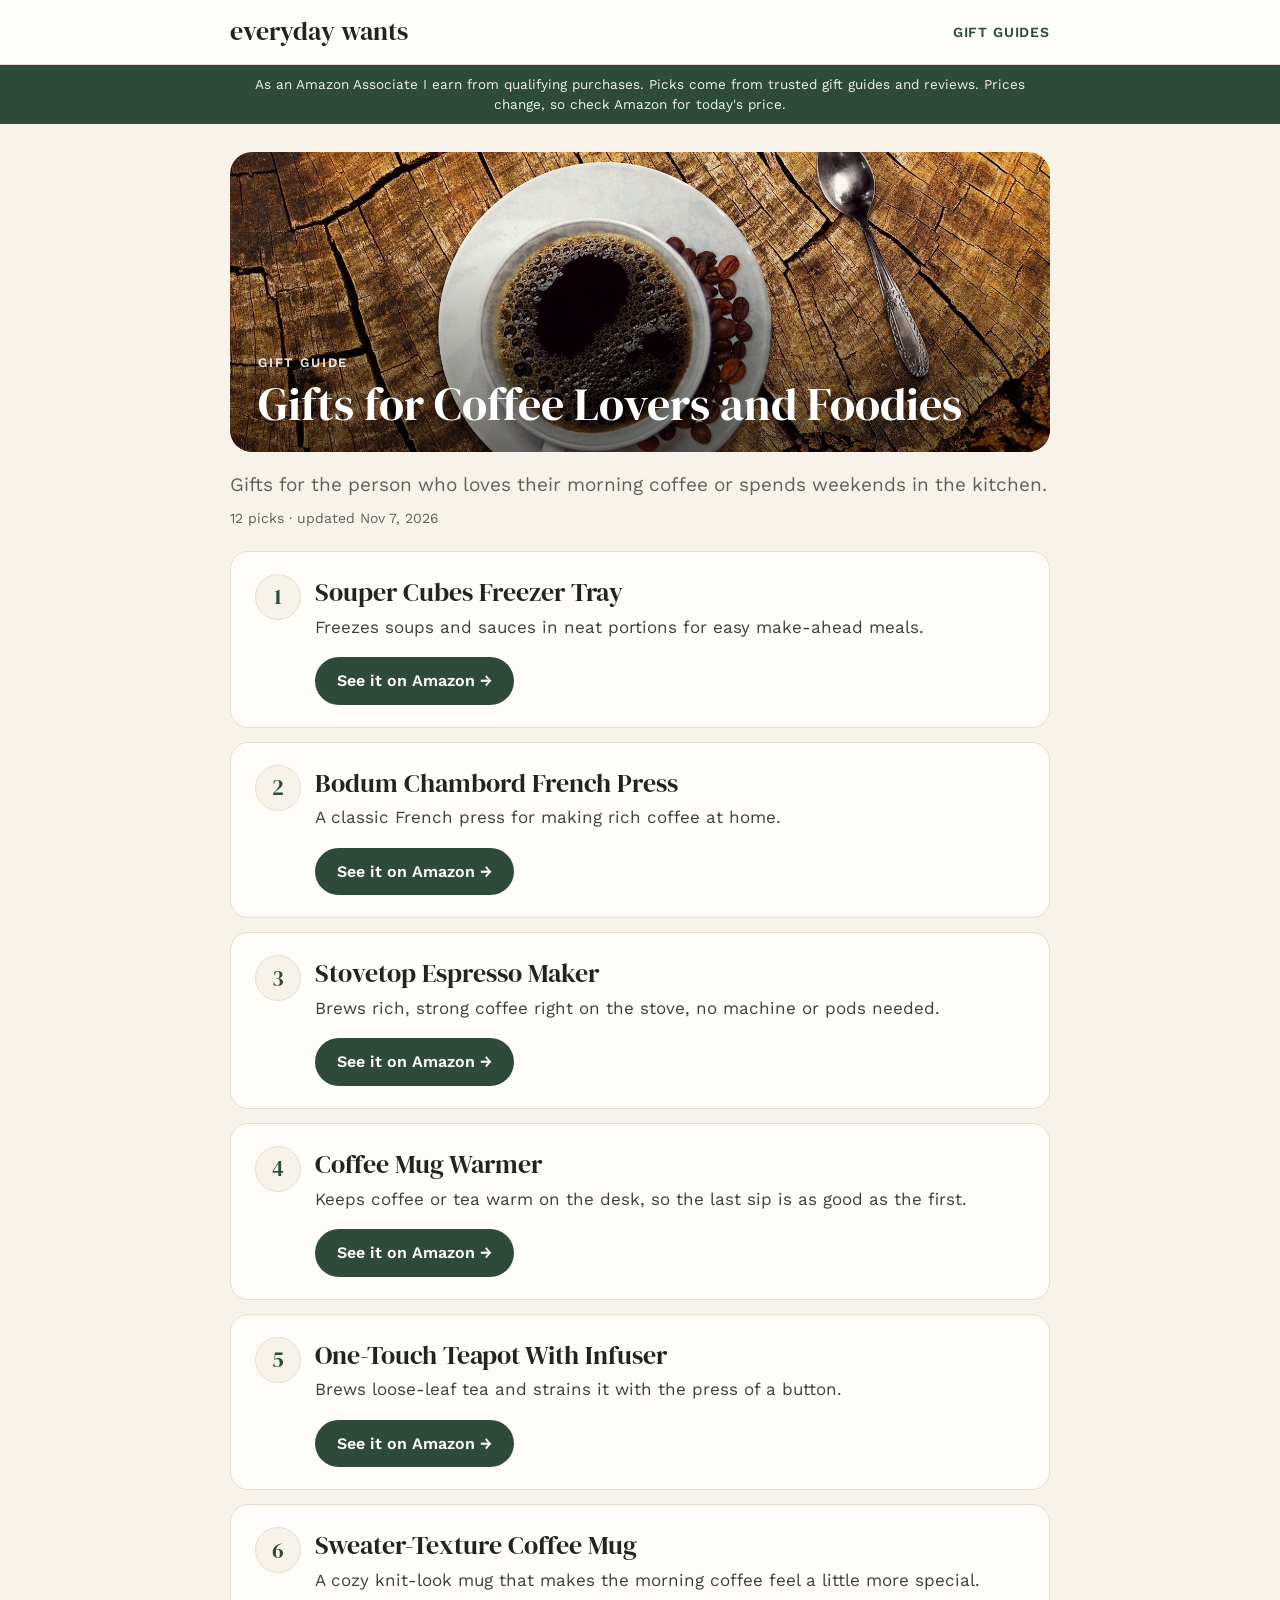
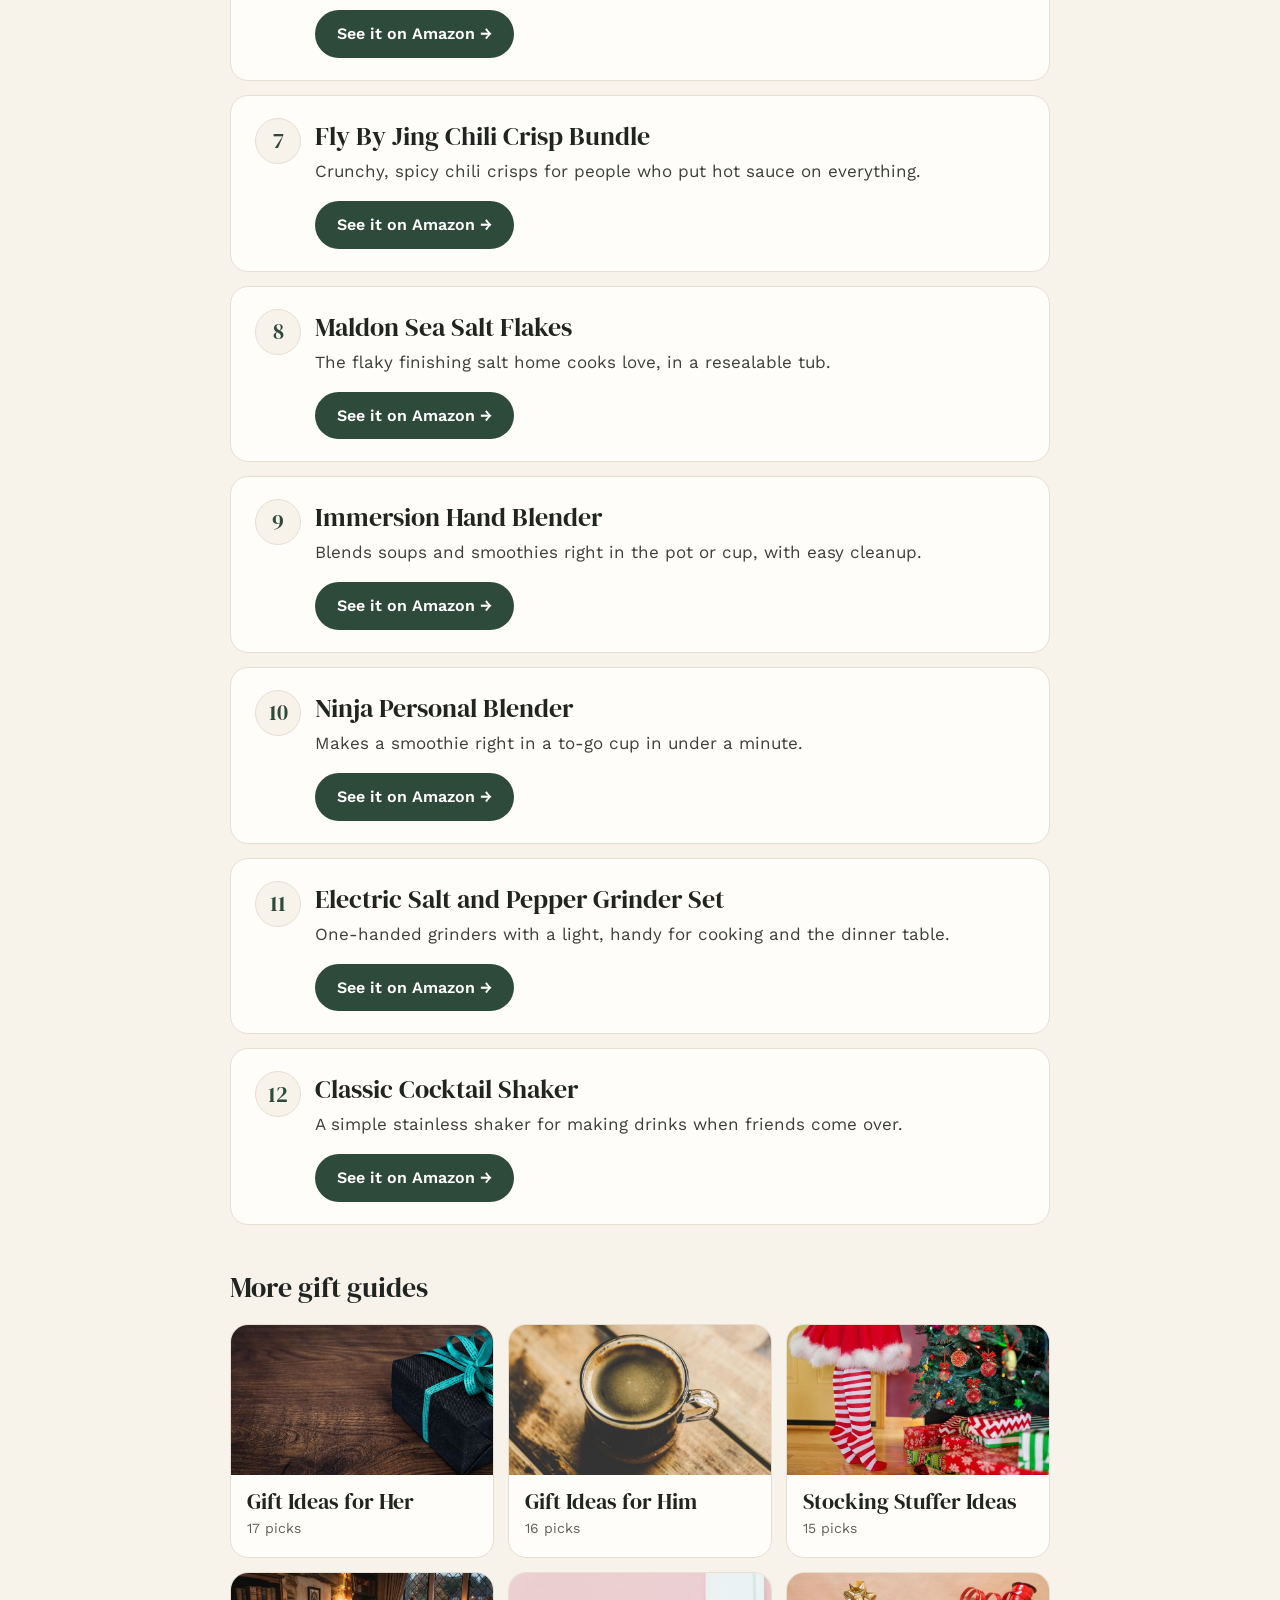
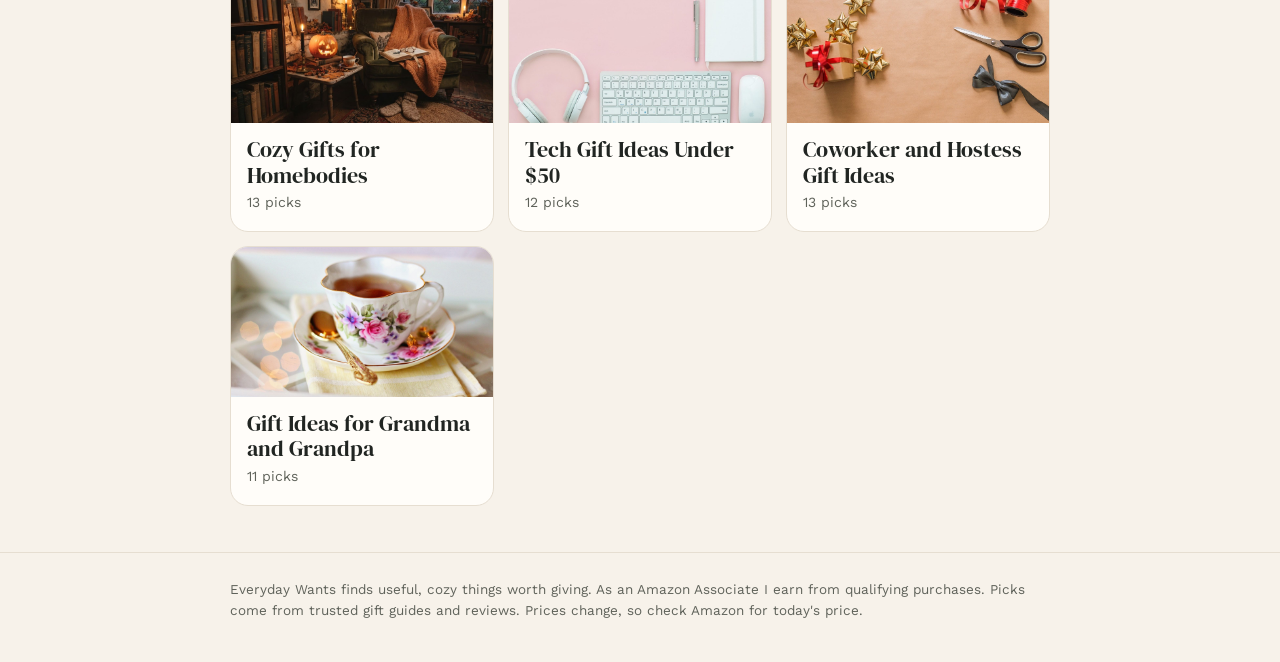
==== coffee-and-foodie-gifts/index.html @ 7dece0d5 "Nov 7 gift guide update: coffee-and-foodie-gifts/index.html" ====
<!doctype html><html lang="en"><head><meta charset="utf-8"><meta name="viewport" content="width=device-width,initial-scale=1">
<title>Gifts for Coffee Lovers and Foodies | Everyday Wants</title><meta name="description" content="Gifts for the person who loves their morning coffee or spends weekends in the kitchen.">
<link rel="canonical" href="https://computeragent7.github.io/coffee-and-foodie-gifts/"><meta property="og:title" content="Gifts for Coffee Lovers and Foodies"><meta property="og:description" content="Gifts for the person who loves their morning coffee or spends weekends in the kitchen.">
<link rel="preconnect" href="https://fonts.googleapis.com"><link rel="preconnect" href="https://fonts.gstatic.com" crossorigin>
<link href="https://fonts.googleapis.com/css2?family=DM+Serif+Display&family=Work+Sans:wght@400;600&display=swap" rel="stylesheet">
<link rel="stylesheet" href="/style.css"></head><body>
<header class="top"><div class="wrap"><a class="brand" href="/">everyday wants</a><a class="navlink" href="/#guides">Gift guides</a></div></header>
<div class="disc"><div class="wrap">As an Amazon Associate I earn from qualifying purchases. Picks come from trusted gift guides and reviews. Prices change, so check Amazon for today's price.</div></div>
<main class="wrap"><section class="hero"><img src="/img/coffee-and-foodie-gifts.jpg" alt=""><div class="shade"></div><div class="txt"><div class="eyebrow">Gift guide</div><h1>Gifts for Coffee Lovers and Foodies</h1></div></section>
<p class="intro">Gifts for the person who loves their morning coffee or spends weekends in the kitchen.</p><p class="meta">12 picks · updated Nov 7, 2026</p>
<ol class="picks"><li id="B07GSSSTY9"><h2>Souper Cubes Freezer Tray</h2><p>Freezes soups and sauces in neat portions for easy make-ahead meals.</p><a class="btn" href="https://www.amazon.com/dp/B07GSSSTY9?tag=everydaywa08c-20" target="_blank" rel="sponsored nofollow noopener">See it on Amazon &rarr;</a></li><li id="B00008XEWG"><h2>Bodum Chambord French Press</h2><p>A classic French press for making rich coffee at home.</p><a class="btn" href="https://www.amazon.com/dp/B00008XEWG?tag=everydaywa08c-20" target="_blank" rel="sponsored nofollow noopener">See it on Amazon &rarr;</a></li><li id="B001J1L59E"><h2>Stovetop Espresso Maker</h2><p>Brews rich, strong coffee right on the stove, no machine or pods needed.</p><a class="btn" href="https://www.amazon.com/dp/B001J1L59E?tag=everydaywa08c-20" target="_blank" rel="sponsored nofollow noopener">See it on Amazon &rarr;</a></li><li id="B07SW2YDMM"><h2>Coffee Mug Warmer</h2><p>Keeps coffee or tea warm on the desk, so the last sip is as good as the first.</p><a class="btn" href="https://www.amazon.com/dp/B07SW2YDMM?tag=everydaywa08c-20" target="_blank" rel="sponsored nofollow noopener">See it on Amazon &rarr;</a></li><li id="B01M1URK12"><h2>One-Touch Teapot With Infuser</h2><p>Brews loose-leaf tea and strains it with the press of a button.</p><a class="btn" href="https://www.amazon.com/dp/B01M1URK12?tag=everydaywa08c-20" target="_blank" rel="sponsored nofollow noopener">See it on Amazon &rarr;</a></li><li id="B0FP87P9DR"><h2>Sweater-Texture Coffee Mug</h2><p>A cozy knit-look mug that makes the morning coffee feel a little more special.</p><a class="btn" href="https://www.amazon.com/dp/B0FP87P9DR?tag=everydaywa08c-20" target="_blank" rel="sponsored nofollow noopener">See it on Amazon &rarr;</a></li><li id="B0D5KG4DK6"><h2>Fly By Jing Chili Crisp Bundle</h2><p>Crunchy, spicy chili crisps for people who put hot sauce on everything.</p><a class="btn" href="https://www.amazon.com/dp/B0D5KG4DK6?tag=everydaywa08c-20" target="_blank" rel="sponsored nofollow noopener">See it on Amazon &rarr;</a></li><li id="B086XGH24W"><h2>Maldon Sea Salt Flakes</h2><p>The flaky finishing salt home cooks love, in a resealable tub.</p><a class="btn" href="https://www.amazon.com/dp/B086XGH24W?tag=everydaywa08c-20" target="_blank" rel="sponsored nofollow noopener">See it on Amazon &rarr;</a></li><li id="B075X1KPLZ"><h2>Immersion Hand Blender</h2><p>Blends soups and smoothies right in the pot or cup, with easy cleanup.</p><a class="btn" href="https://www.amazon.com/dp/B075X1KPLZ?tag=everydaywa08c-20" target="_blank" rel="sponsored nofollow noopener">See it on Amazon &rarr;</a></li><li id="B01FHOWYA2"><h2>Ninja Personal Blender</h2><p>Makes a smoothie right in a to-go cup in under a minute.</p><a class="btn" href="https://www.amazon.com/dp/B01FHOWYA2?tag=everydaywa08c-20" target="_blank" rel="sponsored nofollow noopener">See it on Amazon &rarr;</a></li><li id="B085NDYY1P"><h2>Electric Salt and Pepper Grinder Set</h2><p>One-handed grinders with a light, handy for cooking and the dinner table.</p><a class="btn" href="https://www.amazon.com/dp/B085NDYY1P?tag=everydaywa08c-20" target="_blank" rel="sponsored nofollow noopener">See it on Amazon &rarr;</a></li><li id="B002J6FA5S"><h2>Classic Cocktail Shaker</h2><p>A simple stainless shaker for making drinks when friends come over.</p><a class="btn" href="https://www.amazon.com/dp/B002J6FA5S?tag=everydaywa08c-20" target="_blank" rel="sponsored nofollow noopener">See it on Amazon &rarr;</a></li></ol><section class="more"><h3>More gift guides</h3><div class="grid"><a class="card" href="/gifts-for-her/"><img src="/img/gifts-for-her.jpg" alt="" loading="lazy"><div><b>Gift Ideas for Her</b><span>17 picks</span></div></a><a class="card" href="/gifts-for-him/"><img src="/img/gifts-for-him.jpg" alt="" loading="lazy"><div><b>Gift Ideas for Him</b><span>16 picks</span></div></a><a class="card" href="/stocking-stuffers/"><img src="/img/stocking-stuffers.jpg" alt="" loading="lazy"><div><b>Stocking Stuffer Ideas</b><span>15 picks</span></div></a><a class="card" href="/cozy-gifts/"><img src="/img/cozy-gifts.jpg" alt="" loading="lazy"><div><b>Cozy Gifts for Homebodies</b><span>13 picks</span></div></a><a class="card" href="/tech-gifts/"><img src="/img/tech-gifts.jpg" alt="" loading="lazy"><div><b>Tech Gift Ideas Under $50</b><span>12 picks</span></div></a><a class="card" href="/coworker-and-hostess-gifts/"><img src="/img/coworker-and-hostess-gifts.jpg" alt="" loading="lazy"><div><b>Coworker and Hostess Gift Ideas</b><span>13 picks</span></div></a><a class="card" href="/gifts-for-grandparents/"><img src="/img/gifts-for-grandparents.jpg" alt="" loading="lazy"><div><b>Gift Ideas for Grandma and Grandpa</b><span>11 picks</span></div></a></div></section></main>
<footer><div class="wrap">Everyday Wants finds useful, cozy things worth giving. As an Amazon Associate I earn from qualifying purchases. Picks come from trusted gift guides and reviews. Prices change, so check Amazon for today's price.</div></footer></body></html>
---- style.css ----
:root{--cream:#F7F2EA;--paper:#FFFDF9;--ink:#212522;--green:#2E4A3A;--green2:#3D6350;--muted:#5F625A;--line:#E6DED1;--hl:#FBEFD9}
*{box-sizing:border-box}html{-webkit-text-size-adjust:100%}
body{margin:0;background:var(--cream);color:var(--ink);font:17px/1.6 'Work Sans',system-ui,sans-serif}
a{color:var(--green)}
.wrap{max-width:860px;margin:0 auto;padding:0 20px}
header.top{background:var(--paper);border-bottom:1px solid var(--line)}
header.top .wrap{display:flex;align-items:center;justify-content:space-between;height:64px}
.brand{font-family:'DM Serif Display',serif;font-size:26px;color:var(--ink);text-decoration:none}
.navlink{font-size:14px;font-weight:600;letter-spacing:.06em;text-transform:uppercase;text-decoration:none}
.disc{background:var(--green);color:#EEF2EC;font-size:13.5px;line-height:1.45;padding:10px 0;text-align:center}
.hero{position:relative;margin:28px 0 8px;border-radius:22px;overflow:hidden;background:#ddd}
.hero img{display:block;width:100%;height:300px;object-fit:cover}
.hero .shade{position:absolute;inset:0;background:linear-gradient(180deg,rgba(0,0,0,0) 30%,rgba(0,0,0,.55))}
.hero .txt{position:absolute;left:28px;right:28px;bottom:24px;color:#fff}
.eyebrow{font-size:13px;font-weight:600;letter-spacing:.14em;text-transform:uppercase;opacity:.9}
h1{font-family:'DM Serif Display',serif;font-weight:400;font-size:46px;line-height:1.05;margin:6px 0 0}
.intro{font-size:19px;color:var(--muted);margin:18px 0 6px}
.meta{font-size:14px;color:var(--muted);margin:0 0 22px}
ol.picks{list-style:none;padding:0;margin:0;counter-reset:n}
ol.picks li{counter-increment:n;background:var(--paper);border:1px solid var(--line);border-radius:18px;padding:22px 24px;margin:0 0 14px;display:grid;grid-template-columns:44px 1fr;gap:4px 16px;scroll-margin-top:20px}
ol.picks li::before{content:counter(n);grid-row:span 3;width:44px;height:44px;border-radius:50%;background:var(--cream);border:1px solid var(--line);display:flex;align-items:center;justify-content:center;font-family:'DM Serif Display',serif;font-size:22px;color:var(--green)}
ol.picks li:target{background:var(--hl);border-color:#E7C98F;box-shadow:0 0 0 3px #F3DDB0}
ol.picks h2{font-family:'DM Serif Display',serif;font-weight:400;font-size:26px;line-height:1.15;margin:4px 0 2px}
ol.picks p{margin:0 0 12px;color:#3c3f3a}
.btn{justify-self:start;display:inline-block;background:var(--green);color:#fff;text-decoration:none;font-weight:600;font-size:16px;padding:11px 22px;border-radius:999px}
.btn:hover{background:var(--green2)}
.more{margin:40px 0 10px}
.more h3{font-family:'DM Serif Display',serif;font-weight:400;font-size:28px;margin:0 0 14px}
.grid{display:grid;grid-template-columns:repeat(auto-fill,minmax(240px,1fr));gap:14px}
.card{display:block;background:var(--paper);border:1px solid var(--line);border-radius:18px;overflow:hidden;text-decoration:none;color:var(--ink)}
.card img{display:block;width:100%;height:150px;object-fit:cover}
.card div{padding:14px 16px 16px}
.card b{font-family:'DM Serif Display',serif;font-weight:400;font-size:22px;display:block;line-height:1.15}
.card span{font-size:14px;color:var(--muted)}
footer{margin:46px 0 0;padding:26px 0 40px;border-top:1px solid var(--line);font-size:13.5px;color:var(--muted)}
@media (max-width:600px){h1{font-size:34px}.hero img{height:230px}ol.picks li{padding:18px 18px;grid-template-columns:36px 1fr;gap:2px 12px}ol.picks li::before{width:36px;height:36px;font-size:18px}ol.picks h2{font-size:22px}}
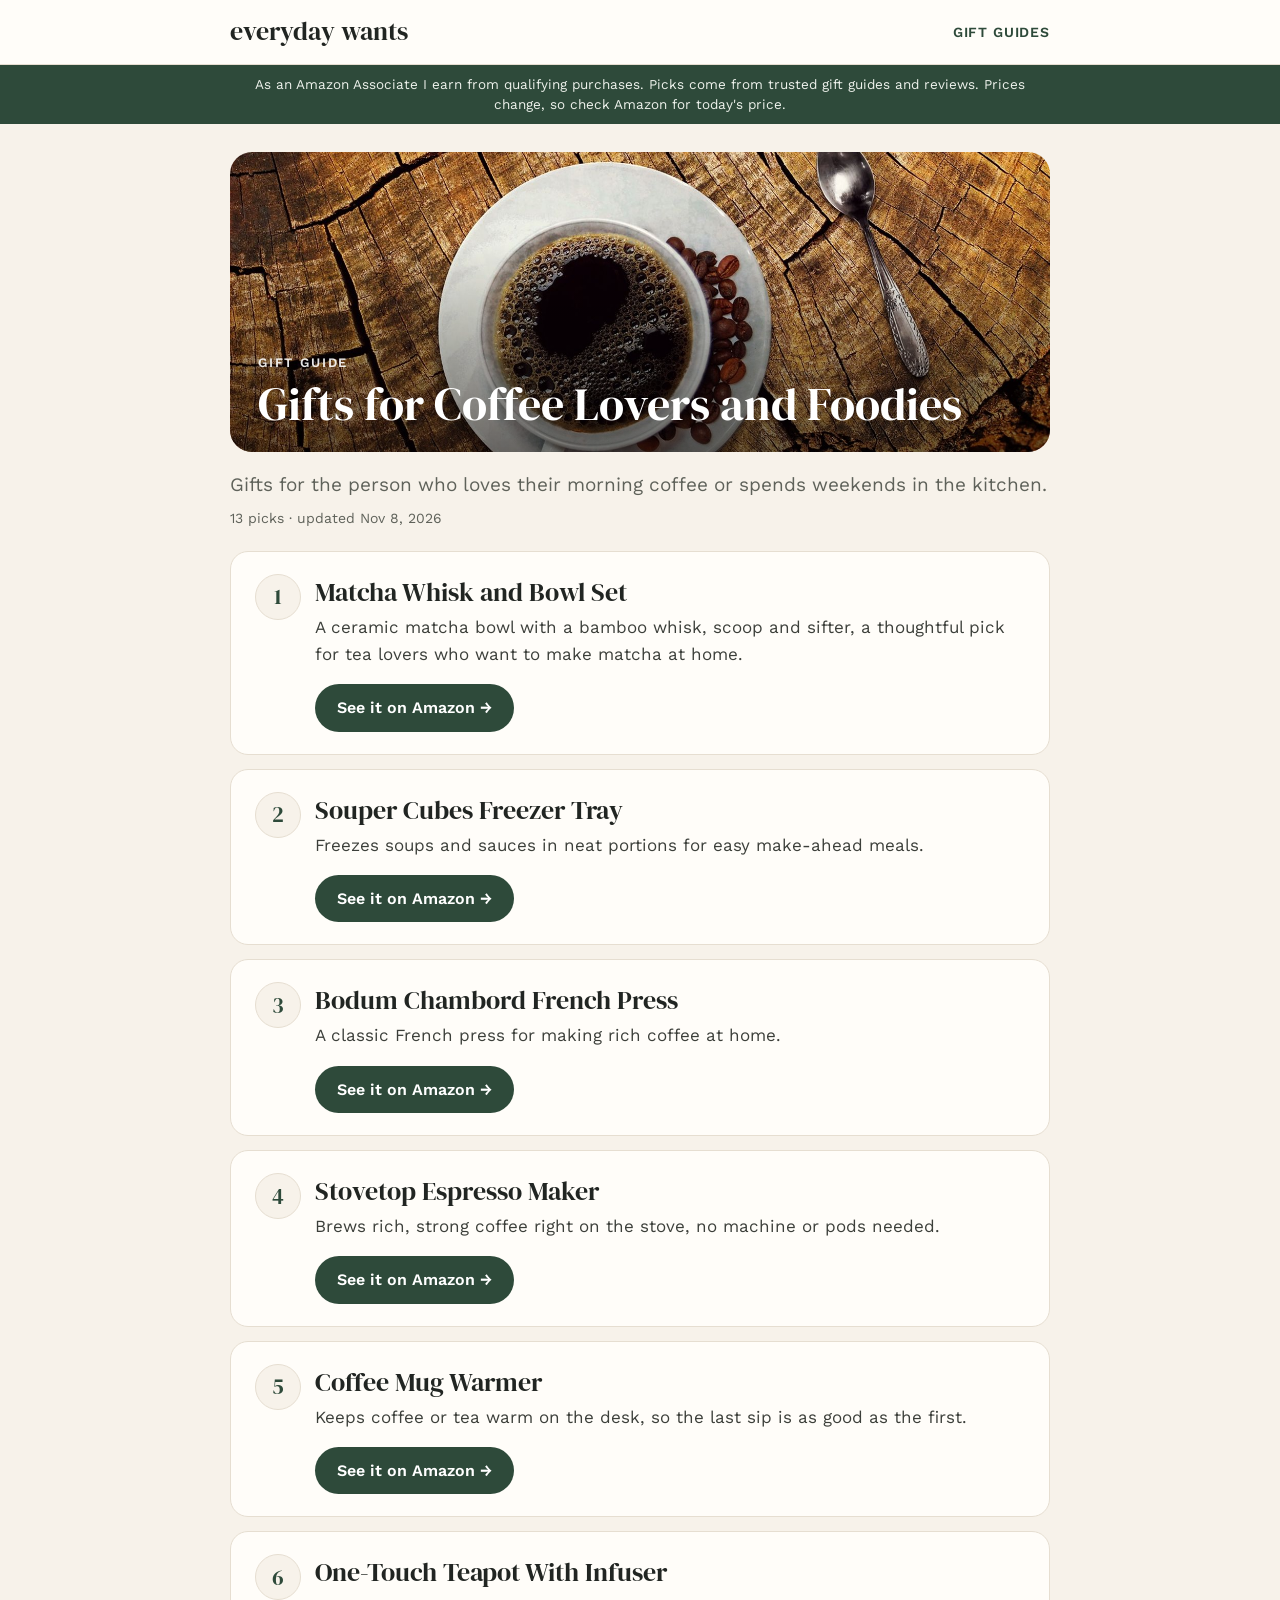
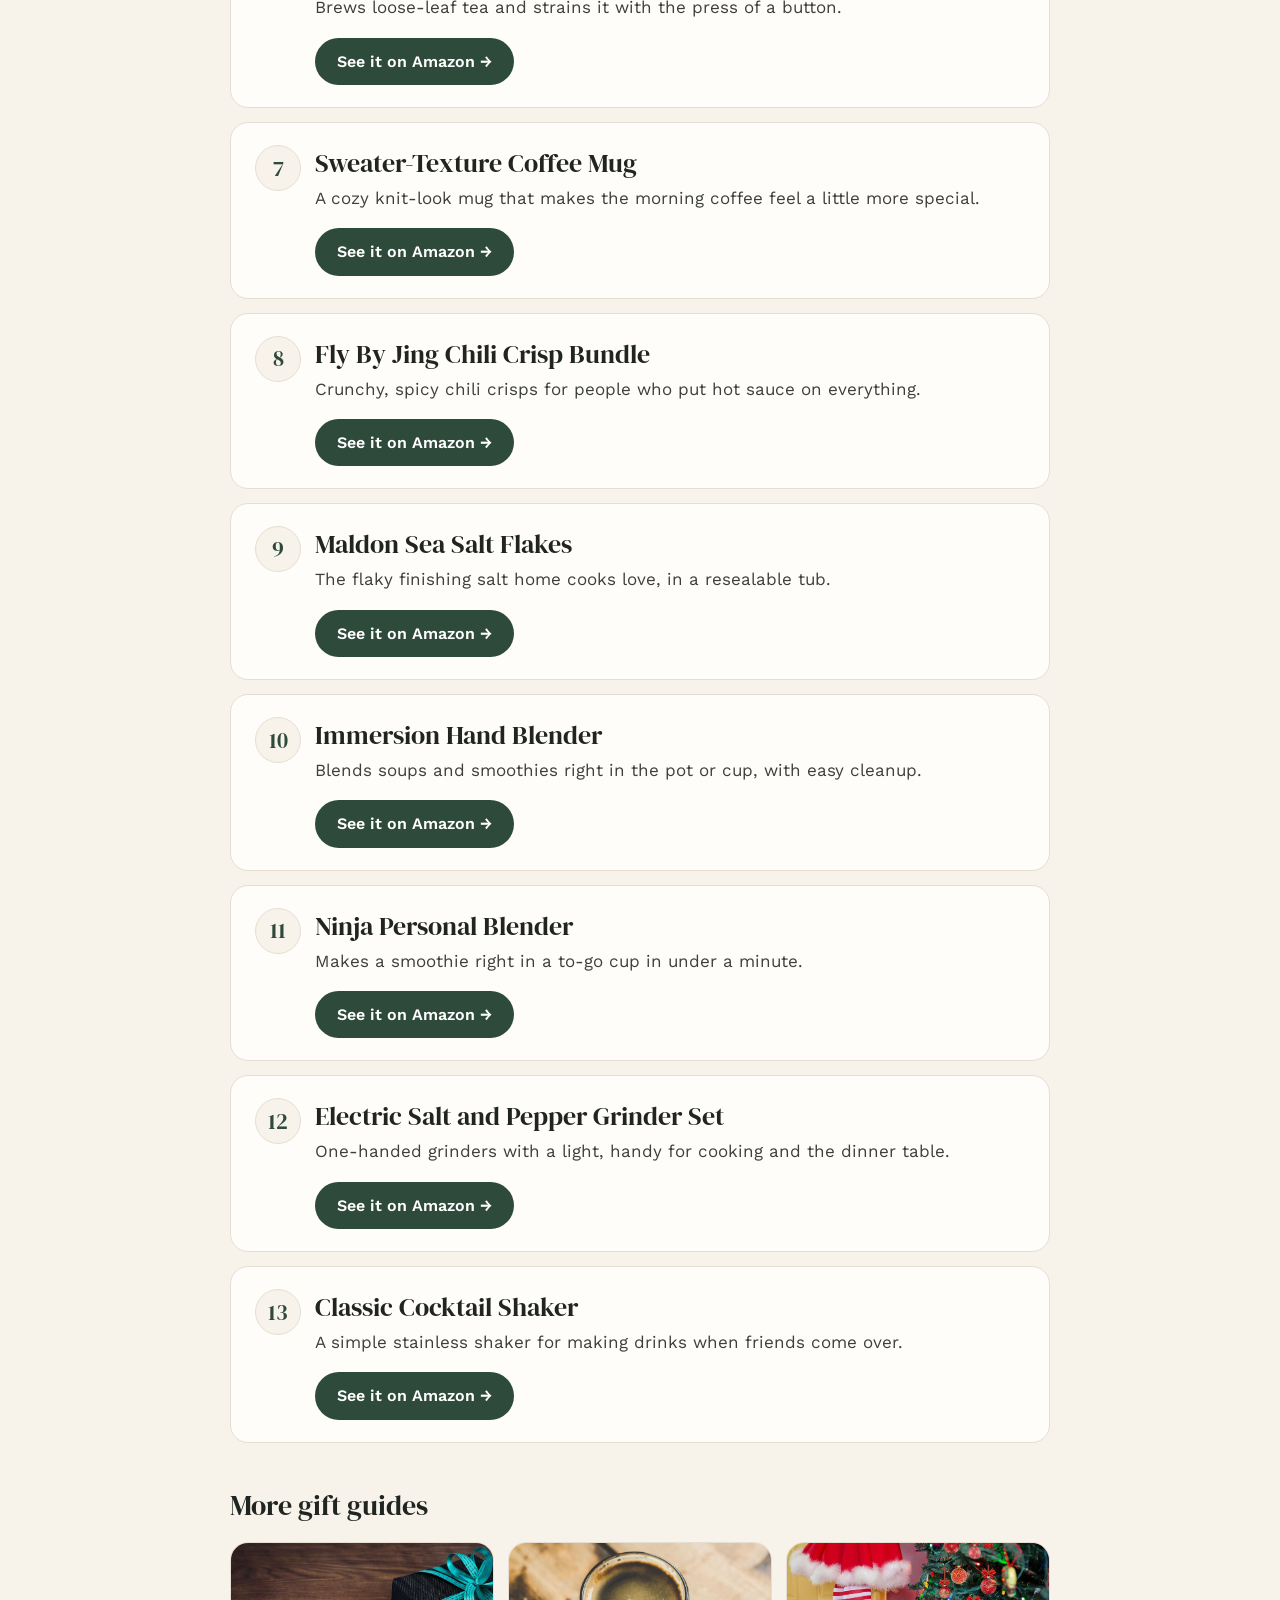
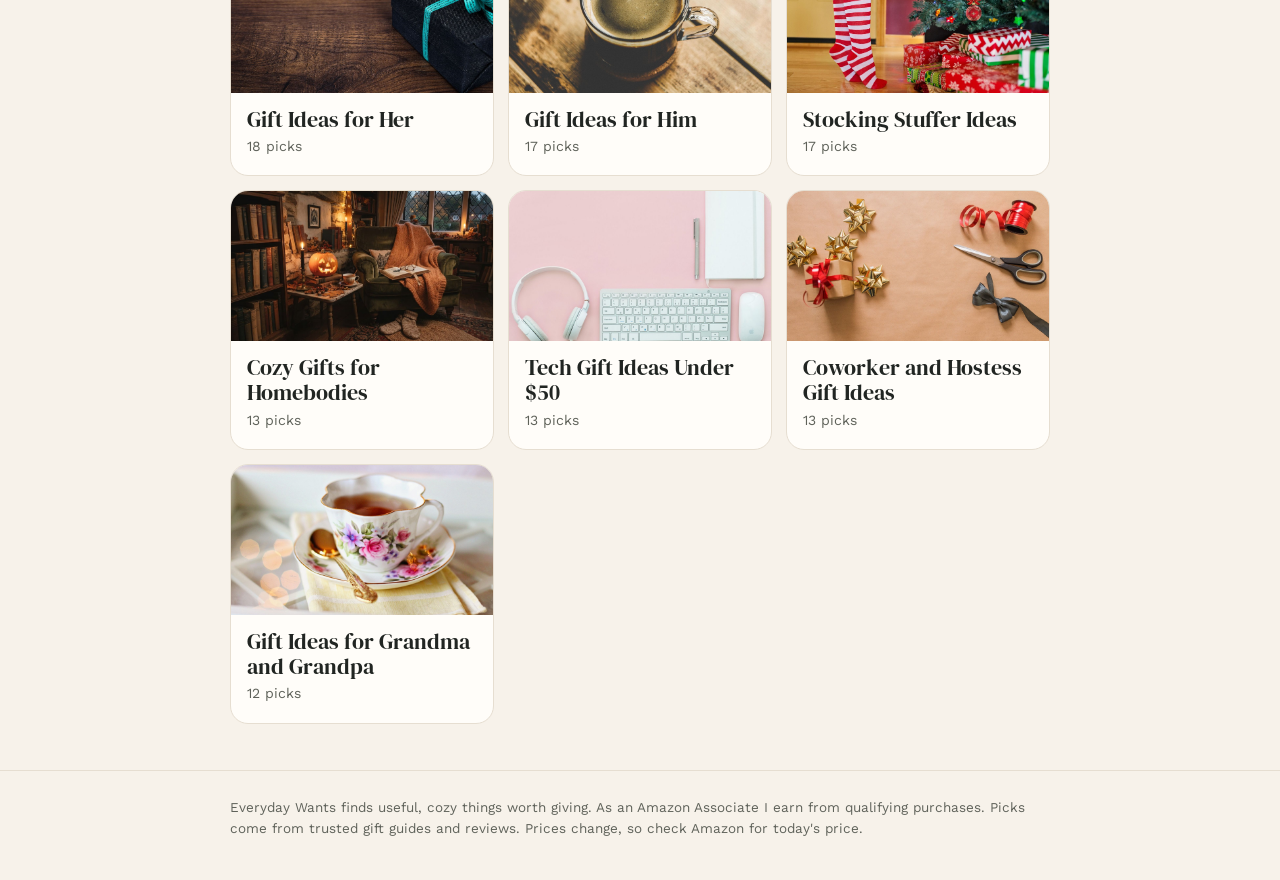
==== commit 2b498398: "Add gifts Nov 8, 2026: coffee-and-foodie-gifts/index.html" ====
--- a/coffee-and-foodie-gifts/index.html
+++ b/coffee-and-foodie-gifts/index.html
@@ -7,6 +7,6 @@
 <header class="top"><div class="wrap"><a class="brand" href="/">everyday wants</a><a class="navlink" href="/#guides">Gift guides</a></div></header>
 <div class="disc"><div class="wrap">As an Amazon Associate I earn from qualifying purchases. Picks come from trusted gift guides and reviews. Prices change, so check Amazon for today's price.</div></div>
 <main class="wrap"><section class="hero"><img src="/img/coffee-and-foodie-gifts.jpg" alt=""><div class="shade"></div><div class="txt"><div class="eyebrow">Gift guide</div><h1>Gifts for Coffee Lovers and Foodies</h1></div></section>
-<p class="intro">Gifts for the person who loves their morning coffee or spends weekends in the kitchen.</p><p class="meta">12 picks · updated Nov 7, 2026</p>
-<ol class="picks"><li id="B07GSSSTY9"><h2>Souper Cubes Freezer Tray</h2><p>Freezes soups and sauces in neat portions for easy make-ahead meals.</p><a class="btn" href="https://www.amazon.com/dp/B07GSSSTY9?tag=everydaywa08c-20" target="_blank" rel="sponsored nofollow noopener">See it on Amazon &rarr;</a></li><li id="B00008XEWG"><h2>Bodum Chambord French Press</h2><p>A classic French press for making rich coffee at home.</p><a class="btn" href="https://www.amazon.com/dp/B00008XEWG?tag=everydaywa08c-20" target="_blank" rel="sponsored nofollow noopener">See it on Amazon &rarr;</a></li><li id="B001J1L59E"><h2>Stovetop Espresso Maker</h2><p>Brews rich, strong coffee right on the stove, no machine or pods needed.</p><a class="btn" href="https://www.amazon.com/dp/B001J1L59E?tag=everydaywa08c-20" target="_blank" rel="sponsored nofollow noopener">See it on Amazon &rarr;</a></li><li id="B07SW2YDMM"><h2>Coffee Mug Warmer</h2><p>Keeps coffee or tea warm on the desk, so the last sip is as good as the first.</p><a class="btn" href="https://www.amazon.com/dp/B07SW2YDMM?tag=everydaywa08c-20" target="_blank" rel="sponsored nofollow noopener">See it on Amazon &rarr;</a></li><li id="B01M1URK12"><h2>One-Touch Teapot With Infuser</h2><p>Brews loose-leaf tea and strains it with the press of a button.</p><a class="btn" href="https://www.amazon.com/dp/B01M1URK12?tag=everydaywa08c-20" target="_blank" rel="sponsored nofollow noopener">See it on Amazon &rarr;</a></li><li id="B0FP87P9DR"><h2>Sweater-Texture Coffee Mug</h2><p>A cozy knit-look mug that makes the morning coffee feel a little more special.</p><a class="btn" href="https://www.amazon.com/dp/B0FP87P9DR?tag=everydaywa08c-20" target="_blank" rel="sponsored nofollow noopener">See it on Amazon &rarr;</a></li><li id="B0D5KG4DK6"><h2>Fly By Jing Chili Crisp Bundle</h2><p>Crunchy, spicy chili crisps for people who put hot sauce on everything.</p><a class="btn" href="https://www.amazon.com/dp/B0D5KG4DK6?tag=everydaywa08c-20" target="_blank" rel="sponsored nofollow noopener">See it on Amazon &rarr;</a></li><li id="B086XGH24W"><h2>Maldon Sea Salt Flakes</h2><p>The flaky finishing salt home cooks love, in a resealable tub.</p><a class="btn" href="https://www.amazon.com/dp/B086XGH24W?tag=everydaywa08c-20" target="_blank" rel="sponsored nofollow noopener">See it on Amazon &rarr;</a></li><li id="B075X1KPLZ"><h2>Immersion Hand Blender</h2><p>Blends soups and smoothies right in the pot or cup, with easy cleanup.</p><a class="btn" href="https://www.amazon.com/dp/B075X1KPLZ?tag=everydaywa08c-20" target="_blank" rel="sponsored nofollow noopener">See it on Amazon &rarr;</a></li><li id="B01FHOWYA2"><h2>Ninja Personal Blender</h2><p>Makes a smoothie right in a to-go cup in under a minute.</p><a class="btn" href="https://www.amazon.com/dp/B01FHOWYA2?tag=everydaywa08c-20" target="_blank" rel="sponsored nofollow noopener">See it on Amazon &rarr;</a></li><li id="B085NDYY1P"><h2>Electric Salt and Pepper Grinder Set</h2><p>One-handed grinders with a light, handy for cooking and the dinner table.</p><a class="btn" href="https://www.amazon.com/dp/B085NDYY1P?tag=everydaywa08c-20" target="_blank" rel="sponsored nofollow noopener">See it on Amazon &rarr;</a></li><li id="B002J6FA5S"><h2>Classic Cocktail Shaker</h2><p>A simple stainless shaker for making drinks when friends come over.</p><a class="btn" href="https://www.amazon.com/dp/B002J6FA5S?tag=everydaywa08c-20" target="_blank" rel="sponsored nofollow noopener">See it on Amazon &rarr;</a></li></ol><section class="more"><h3>More gift guides</h3><div class="grid"><a class="card" href="/gifts-for-her/"><img src="/img/gifts-for-her.jpg" alt="" loading="lazy"><div><b>Gift Ideas for Her</b><span>17 picks</span></div></a><a class="card" href="/gifts-for-him/"><img src="/img/gifts-for-him.jpg" alt="" loading="lazy"><div><b>Gift Ideas for Him</b><span>16 picks</span></div></a><a class="card" href="/stocking-stuffers/"><img src="/img/stocking-stuffers.jpg" alt="" loading="lazy"><div><b>Stocking Stuffer Ideas</b><span>15 picks</span></div></a><a class="card" href="/cozy-gifts/"><img src="/img/cozy-gifts.jpg" alt="" loading="lazy"><div><b>Cozy Gifts for Homebodies</b><span>13 picks</span></div></a><a class="card" href="/tech-gifts/"><img src="/img/tech-gifts.jpg" alt="" loading="lazy"><div><b>Tech Gift Ideas Under $50</b><span>12 picks</span></div></a><a class="card" href="/coworker-and-hostess-gifts/"><img src="/img/coworker-and-hostess-gifts.jpg" alt="" loading="lazy"><div><b>Coworker and Hostess Gift Ideas</b><span>13 picks</span></div></a><a class="card" href="/gifts-for-grandparents/"><img src="/img/gifts-for-grandparents.jpg" alt="" loading="lazy"><div><b>Gift Ideas for Grandma and Grandpa</b><span>11 picks</span></div></a></div></section></main>
+<p class="intro">Gifts for the person who loves their morning coffee or spends weekends in the kitchen.</p><p class="meta">13 picks · updated Nov 8, 2026</p>
+<ol class="picks"><li id="B0D9NTKS7R"><h2>Matcha Whisk and Bowl Set</h2><p>A ceramic matcha bowl with a bamboo whisk, scoop and sifter, a thoughtful pick for tea lovers who want to make matcha at home.</p><a class="btn" href="https://www.amazon.com/dp/B0D9NTKS7R?tag=everydaywa08c-20" target="_blank" rel="sponsored nofollow noopener">See it on Amazon &rarr;</a></li><li id="B07GSSSTY9"><h2>Souper Cubes Freezer Tray</h2><p>Freezes soups and sauces in neat portions for easy make-ahead meals.</p><a class="btn" href="https://www.amazon.com/dp/B07GSSSTY9?tag=everydaywa08c-20" target="_blank" rel="sponsored nofollow noopener">See it on Amazon &rarr;</a></li><li id="B00008XEWG"><h2>Bodum Chambord French Press</h2><p>A classic French press for making rich coffee at home.</p><a class="btn" href="https://www.amazon.com/dp/B00008XEWG?tag=everydaywa08c-20" target="_blank" rel="sponsored nofollow noopener">See it on Amazon &rarr;</a></li><li id="B001J1L59E"><h2>Stovetop Espresso Maker</h2><p>Brews rich, strong coffee right on the stove, no machine or pods needed.</p><a class="btn" href="https://www.amazon.com/dp/B001J1L59E?tag=everydaywa08c-20" target="_blank" rel="sponsored nofollow noopener">See it on Amazon &rarr;</a></li><li id="B07SW2YDMM"><h2>Coffee Mug Warmer</h2><p>Keeps coffee or tea warm on the desk, so the last sip is as good as the first.</p><a class="btn" href="https://www.amazon.com/dp/B07SW2YDMM?tag=everydaywa08c-20" target="_blank" rel="sponsored nofollow noopener">See it on Amazon &rarr;</a></li><li id="B01M1URK12"><h2>One-Touch Teapot With Infuser</h2><p>Brews loose-leaf tea and strains it with the press of a button.</p><a class="btn" href="https://www.amazon.com/dp/B01M1URK12?tag=everydaywa08c-20" target="_blank" rel="sponsored nofollow noopener">See it on Amazon &rarr;</a></li><li id="B0FP87P9DR"><h2>Sweater-Texture Coffee Mug</h2><p>A cozy knit-look mug that makes the morning coffee feel a little more special.</p><a class="btn" href="https://www.amazon.com/dp/B0FP87P9DR?tag=everydaywa08c-20" target="_blank" rel="sponsored nofollow noopener">See it on Amazon &rarr;</a></li><li id="B0D5KG4DK6"><h2>Fly By Jing Chili Crisp Bundle</h2><p>Crunchy, spicy chili crisps for people who put hot sauce on everything.</p><a class="btn" href="https://www.amazon.com/dp/B0D5KG4DK6?tag=everydaywa08c-20" target="_blank" rel="sponsored nofollow noopener">See it on Amazon &rarr;</a></li><li id="B086XGH24W"><h2>Maldon Sea Salt Flakes</h2><p>The flaky finishing salt home cooks love, in a resealable tub.</p><a class="btn" href="https://www.amazon.com/dp/B086XGH24W?tag=everydaywa08c-20" target="_blank" rel="sponsored nofollow noopener">See it on Amazon &rarr;</a></li><li id="B075X1KPLZ"><h2>Immersion Hand Blender</h2><p>Blends soups and smoothies right in the pot or cup, with easy cleanup.</p><a class="btn" href="https://www.amazon.com/dp/B075X1KPLZ?tag=everydaywa08c-20" target="_blank" rel="sponsored nofollow noopener">See it on Amazon &rarr;</a></li><li id="B01FHOWYA2"><h2>Ninja Personal Blender</h2><p>Makes a smoothie right in a to-go cup in under a minute.</p><a class="btn" href="https://www.amazon.com/dp/B01FHOWYA2?tag=everydaywa08c-20" target="_blank" rel="sponsored nofollow noopener">See it on Amazon &rarr;</a></li><li id="B085NDYY1P"><h2>Electric Salt and Pepper Grinder Set</h2><p>One-handed grinders with a light, handy for cooking and the dinner table.</p><a class="btn" href="https://www.amazon.com/dp/B085NDYY1P?tag=everydaywa08c-20" target="_blank" rel="sponsored nofollow noopener">See it on Amazon &rarr;</a></li><li id="B002J6FA5S"><h2>Classic Cocktail Shaker</h2><p>A simple stainless shaker for making drinks when friends come over.</p><a class="btn" href="https://www.amazon.com/dp/B002J6FA5S?tag=everydaywa08c-20" target="_blank" rel="sponsored nofollow noopener">See it on Amazon &rarr;</a></li></ol><section class="more"><h3>More gift guides</h3><div class="grid"><a class="card" href="/gifts-for-her/"><img src="/img/gifts-for-her.jpg" alt="" loading="lazy"><div><b>Gift Ideas for Her</b><span>18 picks</span></div></a><a class="card" href="/gifts-for-him/"><img src="/img/gifts-for-him.jpg" alt="" loading="lazy"><div><b>Gift Ideas for Him</b><span>17 picks</span></div></a><a class="card" href="/stocking-stuffers/"><img src="/img/stocking-stuffers.jpg" alt="" loading="lazy"><div><b>Stocking Stuffer Ideas</b><span>17 picks</span></div></a><a class="card" href="/cozy-gifts/"><img src="/img/cozy-gifts.jpg" alt="" loading="lazy"><div><b>Cozy Gifts for Homebodies</b><span>13 picks</span></div></a><a class="card" href="/tech-gifts/"><img src="/img/tech-gifts.jpg" alt="" loading="lazy"><div><b>Tech Gift Ideas Under $50</b><span>13 picks</span></div></a><a class="card" href="/coworker-and-hostess-gifts/"><img src="/img/coworker-and-hostess-gifts.jpg" alt="" loading="lazy"><div><b>Coworker and Hostess Gift Ideas</b><span>13 picks</span></div></a><a class="card" href="/gifts-for-grandparents/"><img src="/img/gifts-for-grandparents.jpg" alt="" loading="lazy"><div><b>Gift Ideas for Grandma and Grandpa</b><span>12 picks</span></div></a></div></section></main>
 <footer><div class="wrap">Everyday Wants finds useful, cozy things worth giving. As an Amazon Associate I earn from qualifying purchases. Picks come from trusted gift guides and reviews. Prices change, so check Amazon for today's price.</div></footer></body></html>
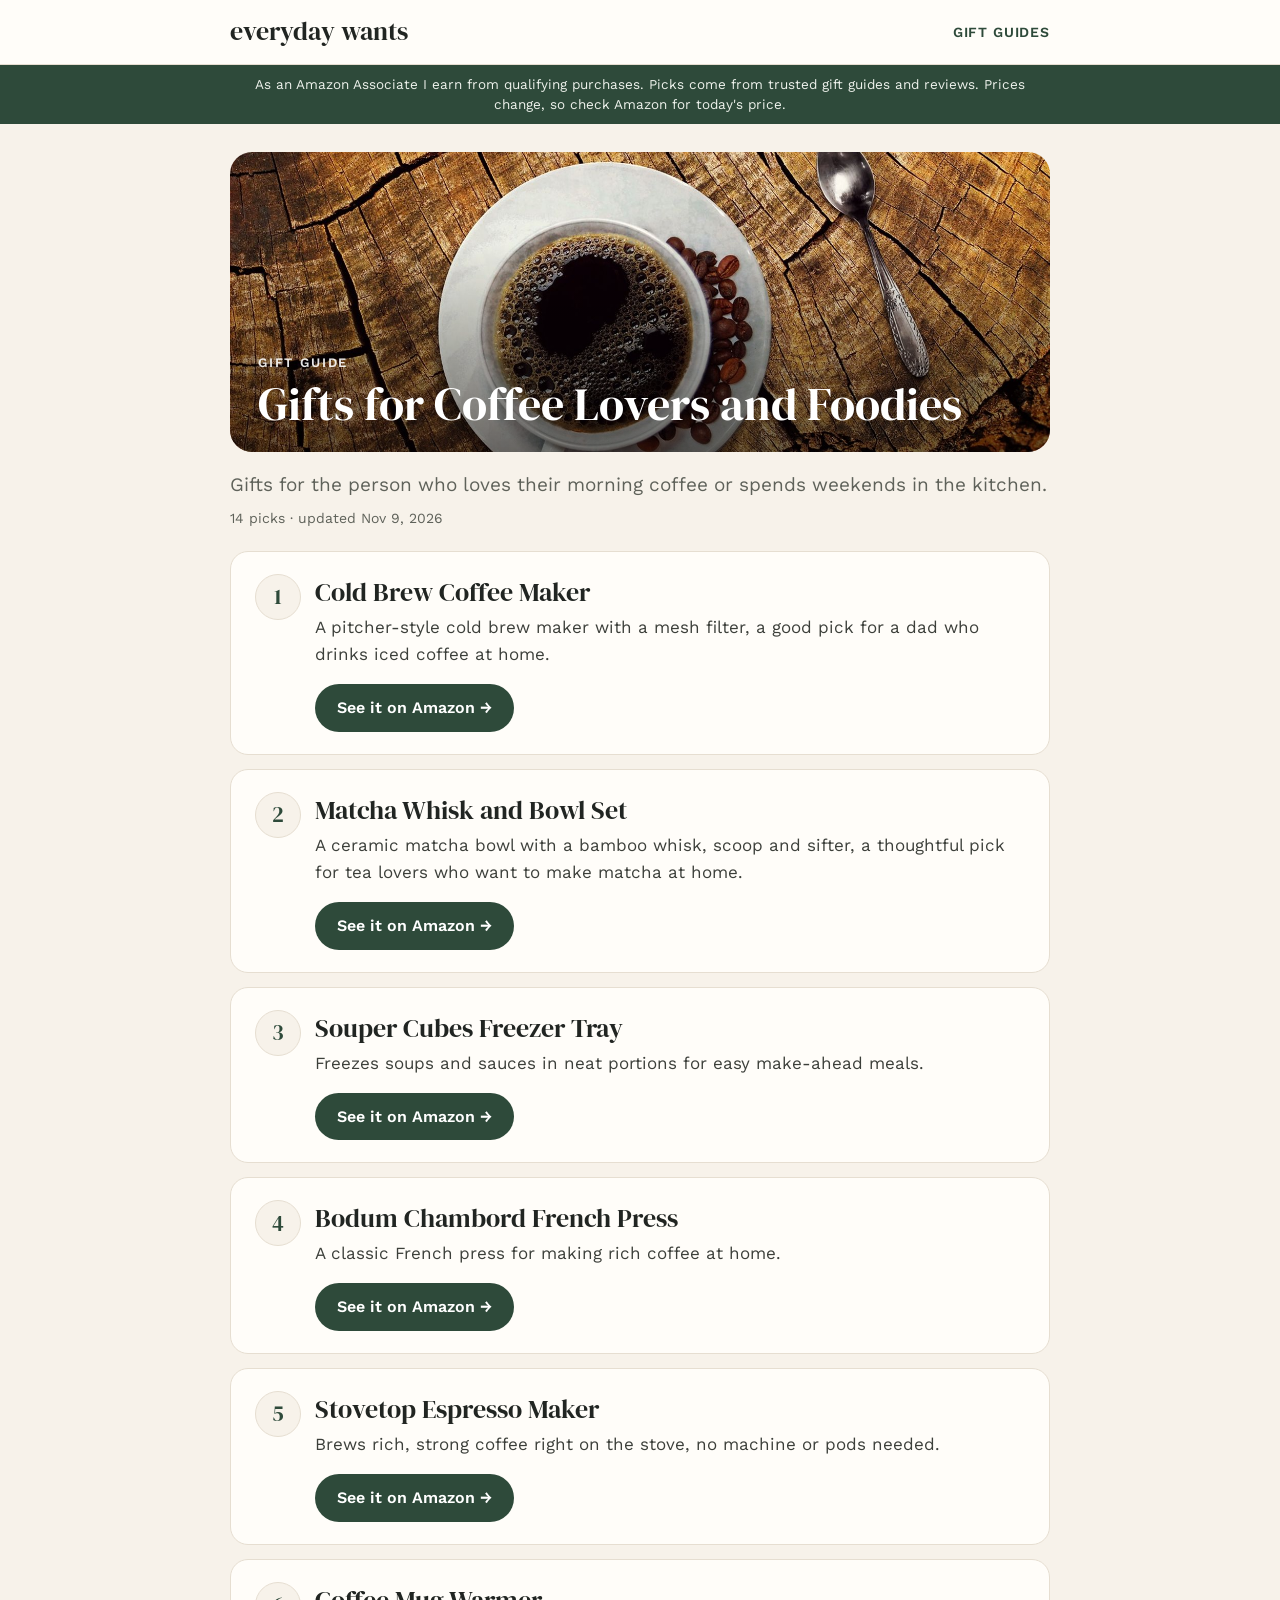
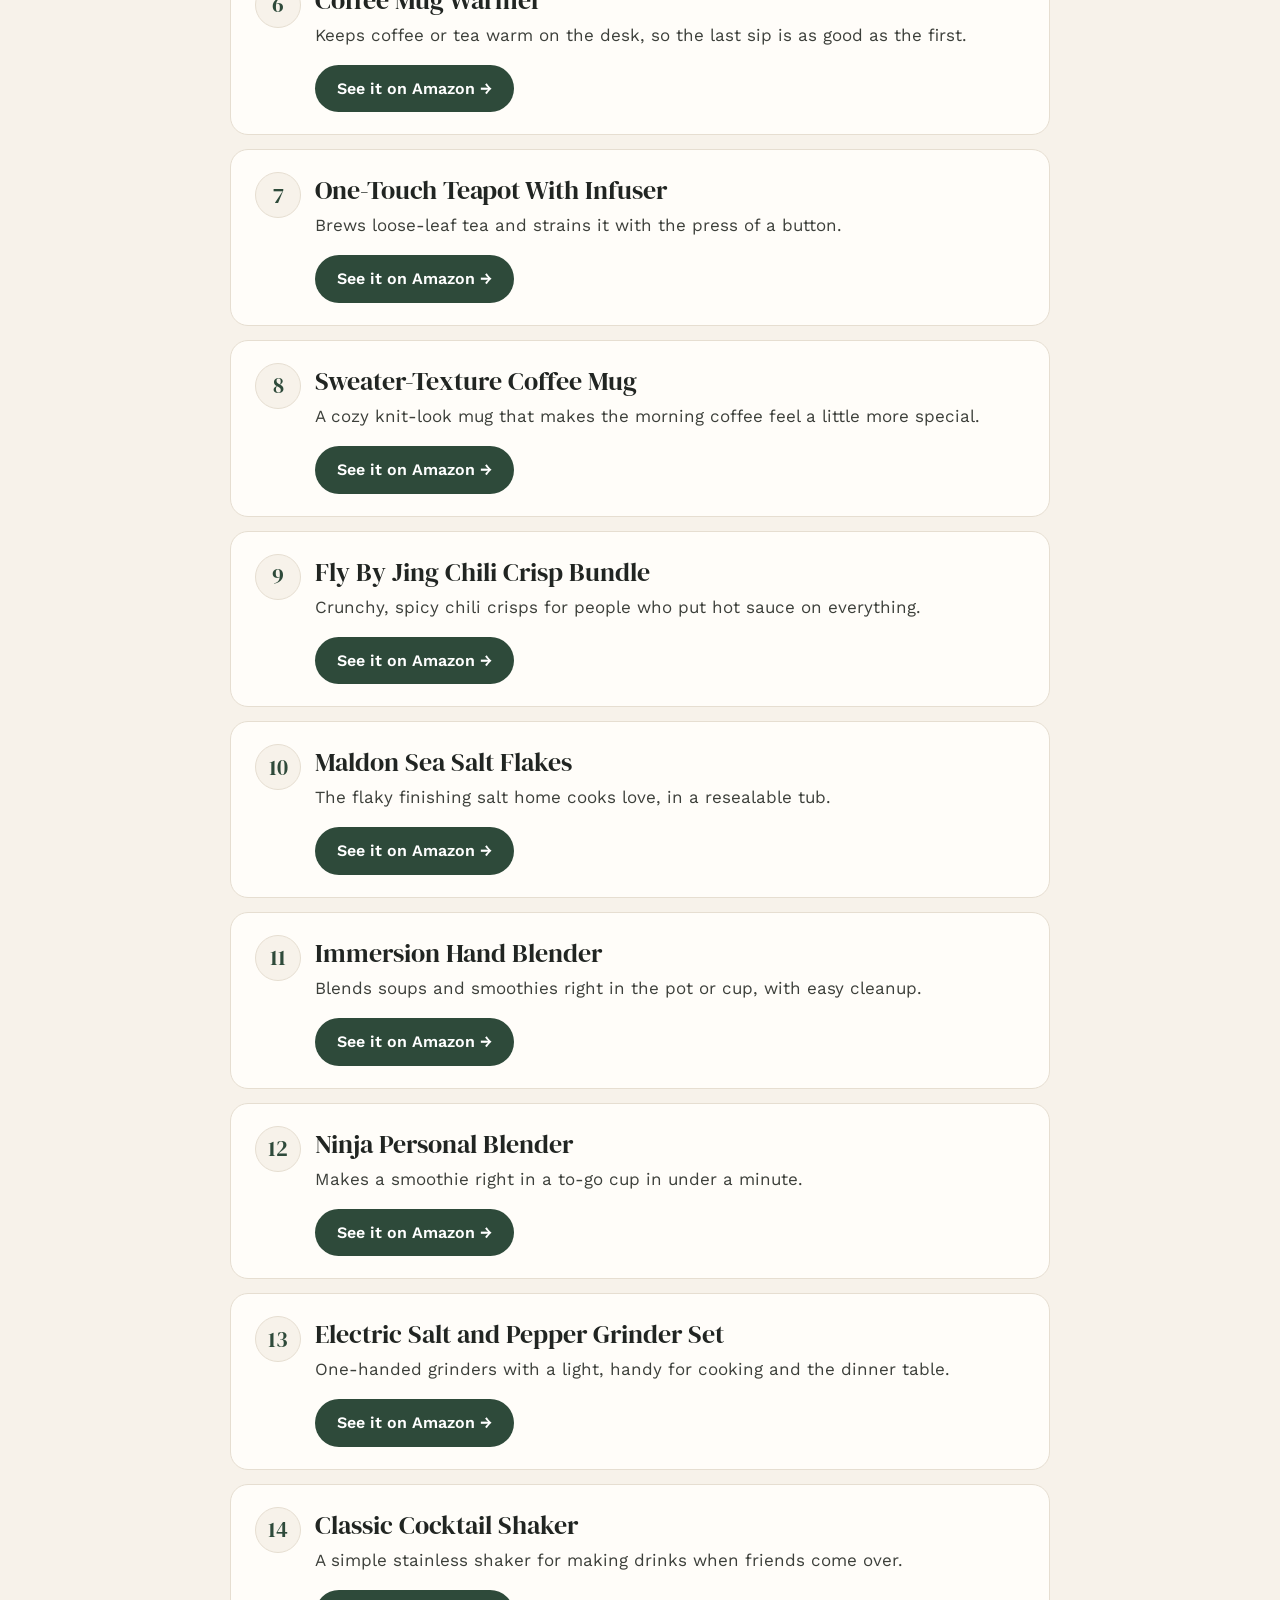
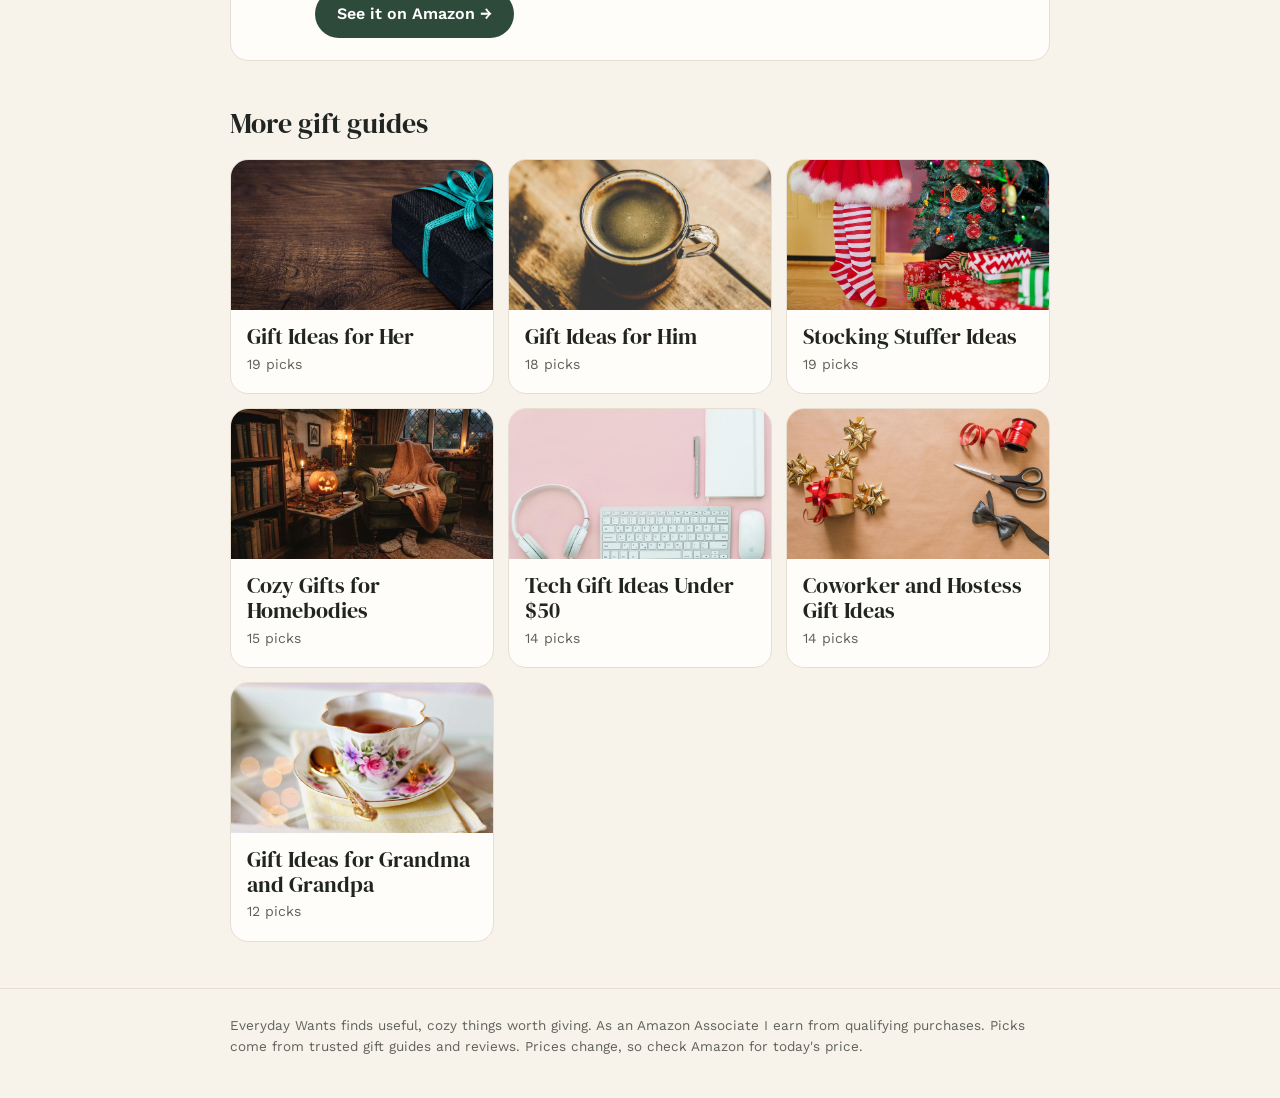
==== commit ae0c5694: "Add Nov 9 gift picks" ====
--- a/coffee-and-foodie-gifts/index.html
+++ b/coffee-and-foodie-gifts/index.html
@@ -7,6 +7,6 @@
 <header class="top"><div class="wrap"><a class="brand" href="/">everyday wants</a><a class="navlink" href="/#guides">Gift guides</a></div></header>
 <div class="disc"><div class="wrap">As an Amazon Associate I earn from qualifying purchases. Picks come from trusted gift guides and reviews. Prices change, so check Amazon for today's price.</div></div>
 <main class="wrap"><section class="hero"><img src="/img/coffee-and-foodie-gifts.jpg" alt=""><div class="shade"></div><div class="txt"><div class="eyebrow">Gift guide</div><h1>Gifts for Coffee Lovers and Foodies</h1></div></section>
-<p class="intro">Gifts for the person who loves their morning coffee or spends weekends in the kitchen.</p><p class="meta">13 picks · updated Nov 8, 2026</p>
-<ol class="picks"><li id="B0D9NTKS7R"><h2>Matcha Whisk and Bowl Set</h2><p>A ceramic matcha bowl with a bamboo whisk, scoop and sifter, a thoughtful pick for tea lovers who want to make matcha at home.</p><a class="btn" href="https://www.amazon.com/dp/B0D9NTKS7R?tag=everydaywa08c-20" target="_blank" rel="sponsored nofollow noopener">See it on Amazon &rarr;</a></li><li id="B07GSSSTY9"><h2>Souper Cubes Freezer Tray</h2><p>Freezes soups and sauces in neat portions for easy make-ahead meals.</p><a class="btn" href="https://www.amazon.com/dp/B07GSSSTY9?tag=everydaywa08c-20" target="_blank" rel="sponsored nofollow noopener">See it on Amazon &rarr;</a></li><li id="B00008XEWG"><h2>Bodum Chambord French Press</h2><p>A classic French press for making rich coffee at home.</p><a class="btn" href="https://www.amazon.com/dp/B00008XEWG?tag=everydaywa08c-20" target="_blank" rel="sponsored nofollow noopener">See it on Amazon &rarr;</a></li><li id="B001J1L59E"><h2>Stovetop Espresso Maker</h2><p>Brews rich, strong coffee right on the stove, no machine or pods needed.</p><a class="btn" href="https://www.amazon.com/dp/B001J1L59E?tag=everydaywa08c-20" target="_blank" rel="sponsored nofollow noopener">See it on Amazon &rarr;</a></li><li id="B07SW2YDMM"><h2>Coffee Mug Warmer</h2><p>Keeps coffee or tea warm on the desk, so the last sip is as good as the first.</p><a class="btn" href="https://www.amazon.com/dp/B07SW2YDMM?tag=everydaywa08c-20" target="_blank" rel="sponsored nofollow noopener">See it on Amazon &rarr;</a></li><li id="B01M1URK12"><h2>One-Touch Teapot With Infuser</h2><p>Brews loose-leaf tea and strains it with the press of a button.</p><a class="btn" href="https://www.amazon.com/dp/B01M1URK12?tag=everydaywa08c-20" target="_blank" rel="sponsored nofollow noopener">See it on Amazon &rarr;</a></li><li id="B0FP87P9DR"><h2>Sweater-Texture Coffee Mug</h2><p>A cozy knit-look mug that makes the morning coffee feel a little more special.</p><a class="btn" href="https://www.amazon.com/dp/B0FP87P9DR?tag=everydaywa08c-20" target="_blank" rel="sponsored nofollow noopener">See it on Amazon &rarr;</a></li><li id="B0D5KG4DK6"><h2>Fly By Jing Chili Crisp Bundle</h2><p>Crunchy, spicy chili crisps for people who put hot sauce on everything.</p><a class="btn" href="https://www.amazon.com/dp/B0D5KG4DK6?tag=everydaywa08c-20" target="_blank" rel="sponsored nofollow noopener">See it on Amazon &rarr;</a></li><li id="B086XGH24W"><h2>Maldon Sea Salt Flakes</h2><p>The flaky finishing salt home cooks love, in a resealable tub.</p><a class="btn" href="https://www.amazon.com/dp/B086XGH24W?tag=everydaywa08c-20" target="_blank" rel="sponsored nofollow noopener">See it on Amazon &rarr;</a></li><li id="B075X1KPLZ"><h2>Immersion Hand Blender</h2><p>Blends soups and smoothies right in the pot or cup, with easy cleanup.</p><a class="btn" href="https://www.amazon.com/dp/B075X1KPLZ?tag=everydaywa08c-20" target="_blank" rel="sponsored nofollow noopener">See it on Amazon &rarr;</a></li><li id="B01FHOWYA2"><h2>Ninja Personal Blender</h2><p>Makes a smoothie right in a to-go cup in under a minute.</p><a class="btn" href="https://www.amazon.com/dp/B01FHOWYA2?tag=everydaywa08c-20" target="_blank" rel="sponsored nofollow noopener">See it on Amazon &rarr;</a></li><li id="B085NDYY1P"><h2>Electric Salt and Pepper Grinder Set</h2><p>One-handed grinders with a light, handy for cooking and the dinner table.</p><a class="btn" href="https://www.amazon.com/dp/B085NDYY1P?tag=everydaywa08c-20" target="_blank" rel="sponsored nofollow noopener">See it on Amazon &rarr;</a></li><li id="B002J6FA5S"><h2>Classic Cocktail Shaker</h2><p>A simple stainless shaker for making drinks when friends come over.</p><a class="btn" href="https://www.amazon.com/dp/B002J6FA5S?tag=everydaywa08c-20" target="_blank" rel="sponsored nofollow noopener">See it on Amazon &rarr;</a></li></ol><section class="more"><h3>More gift guides</h3><div class="grid"><a class="card" href="/gifts-for-her/"><img src="/img/gifts-for-her.jpg" alt="" loading="lazy"><div><b>Gift Ideas for Her</b><span>18 picks</span></div></a><a class="card" href="/gifts-for-him/"><img src="/img/gifts-for-him.jpg" alt="" loading="lazy"><div><b>Gift Ideas for Him</b><span>17 picks</span></div></a><a class="card" href="/stocking-stuffers/"><img src="/img/stocking-stuffers.jpg" alt="" loading="lazy"><div><b>Stocking Stuffer Ideas</b><span>17 picks</span></div></a><a class="card" href="/cozy-gifts/"><img src="/img/cozy-gifts.jpg" alt="" loading="lazy"><div><b>Cozy Gifts for Homebodies</b><span>13 picks</span></div></a><a class="card" href="/tech-gifts/"><img src="/img/tech-gifts.jpg" alt="" loading="lazy"><div><b>Tech Gift Ideas Under $50</b><span>13 picks</span></div></a><a class="card" href="/coworker-and-hostess-gifts/"><img src="/img/coworker-and-hostess-gifts.jpg" alt="" loading="lazy"><div><b>Coworker and Hostess Gift Ideas</b><span>13 picks</span></div></a><a class="card" href="/gifts-for-grandparents/"><img src="/img/gifts-for-grandparents.jpg" alt="" loading="lazy"><div><b>Gift Ideas for Grandma and Grandpa</b><span>12 picks</span></div></a></div></section></main>
+<p class="intro">Gifts for the person who loves their morning coffee or spends weekends in the kitchen.</p><p class="meta">14 picks · updated Nov 9, 2026</p>
+<ol class="picks"><li id="B0D1MH6X1Q"><h2>Cold Brew Coffee Maker</h2><p>A pitcher-style cold brew maker with a mesh filter, a good pick for a dad who drinks iced coffee at home.</p><a class="btn" href="https://www.amazon.com/dp/B0D1MH6X1Q?tag=everydaywa08c-20" target="_blank" rel="sponsored nofollow noopener">See it on Amazon &rarr;</a></li><li id="B0D9NTKS7R"><h2>Matcha Whisk and Bowl Set</h2><p>A ceramic matcha bowl with a bamboo whisk, scoop and sifter, a thoughtful pick for tea lovers who want to make matcha at home.</p><a class="btn" href="https://www.amazon.com/dp/B0D9NTKS7R?tag=everydaywa08c-20" target="_blank" rel="sponsored nofollow noopener">See it on Amazon &rarr;</a></li><li id="B07GSSSTY9"><h2>Souper Cubes Freezer Tray</h2><p>Freezes soups and sauces in neat portions for easy make-ahead meals.</p><a class="btn" href="https://www.amazon.com/dp/B07GSSSTY9?tag=everydaywa08c-20" target="_blank" rel="sponsored nofollow noopener">See it on Amazon &rarr;</a></li><li id="B00008XEWG"><h2>Bodum Chambord French Press</h2><p>A classic French press for making rich coffee at home.</p><a class="btn" href="https://www.amazon.com/dp/B00008XEWG?tag=everydaywa08c-20" target="_blank" rel="sponsored nofollow noopener">See it on Amazon &rarr;</a></li><li id="B001J1L59E"><h2>Stovetop Espresso Maker</h2><p>Brews rich, strong coffee right on the stove, no machine or pods needed.</p><a class="btn" href="https://www.amazon.com/dp/B001J1L59E?tag=everydaywa08c-20" target="_blank" rel="sponsored nofollow noopener">See it on Amazon &rarr;</a></li><li id="B07SW2YDMM"><h2>Coffee Mug Warmer</h2><p>Keeps coffee or tea warm on the desk, so the last sip is as good as the first.</p><a class="btn" href="https://www.amazon.com/dp/B07SW2YDMM?tag=everydaywa08c-20" target="_blank" rel="sponsored nofollow noopener">See it on Amazon &rarr;</a></li><li id="B01M1URK12"><h2>One-Touch Teapot With Infuser</h2><p>Brews loose-leaf tea and strains it with the press of a button.</p><a class="btn" href="https://www.amazon.com/dp/B01M1URK12?tag=everydaywa08c-20" target="_blank" rel="sponsored nofollow noopener">See it on Amazon &rarr;</a></li><li id="B0FP87P9DR"><h2>Sweater-Texture Coffee Mug</h2><p>A cozy knit-look mug that makes the morning coffee feel a little more special.</p><a class="btn" href="https://www.amazon.com/dp/B0FP87P9DR?tag=everydaywa08c-20" target="_blank" rel="sponsored nofollow noopener">See it on Amazon &rarr;</a></li><li id="B0D5KG4DK6"><h2>Fly By Jing Chili Crisp Bundle</h2><p>Crunchy, spicy chili crisps for people who put hot sauce on everything.</p><a class="btn" href="https://www.amazon.com/dp/B0D5KG4DK6?tag=everydaywa08c-20" target="_blank" rel="sponsored nofollow noopener">See it on Amazon &rarr;</a></li><li id="B086XGH24W"><h2>Maldon Sea Salt Flakes</h2><p>The flaky finishing salt home cooks love, in a resealable tub.</p><a class="btn" href="https://www.amazon.com/dp/B086XGH24W?tag=everydaywa08c-20" target="_blank" rel="sponsored nofollow noopener">See it on Amazon &rarr;</a></li><li id="B075X1KPLZ"><h2>Immersion Hand Blender</h2><p>Blends soups and smoothies right in the pot or cup, with easy cleanup.</p><a class="btn" href="https://www.amazon.com/dp/B075X1KPLZ?tag=everydaywa08c-20" target="_blank" rel="sponsored nofollow noopener">See it on Amazon &rarr;</a></li><li id="B01FHOWYA2"><h2>Ninja Personal Blender</h2><p>Makes a smoothie right in a to-go cup in under a minute.</p><a class="btn" href="https://www.amazon.com/dp/B01FHOWYA2?tag=everydaywa08c-20" target="_blank" rel="sponsored nofollow noopener">See it on Amazon &rarr;</a></li><li id="B085NDYY1P"><h2>Electric Salt and Pepper Grinder Set</h2><p>One-handed grinders with a light, handy for cooking and the dinner table.</p><a class="btn" href="https://www.amazon.com/dp/B085NDYY1P?tag=everydaywa08c-20" target="_blank" rel="sponsored nofollow noopener">See it on Amazon &rarr;</a></li><li id="B002J6FA5S"><h2>Classic Cocktail Shaker</h2><p>A simple stainless shaker for making drinks when friends come over.</p><a class="btn" href="https://www.amazon.com/dp/B002J6FA5S?tag=everydaywa08c-20" target="_blank" rel="sponsored nofollow noopener">See it on Amazon &rarr;</a></li></ol><section class="more"><h3>More gift guides</h3><div class="grid"><a class="card" href="/gifts-for-her/"><img src="/img/gifts-for-her.jpg" alt="" loading="lazy"><div><b>Gift Ideas for Her</b><span>19 picks</span></div></a><a class="card" href="/gifts-for-him/"><img src="/img/gifts-for-him.jpg" alt="" loading="lazy"><div><b>Gift Ideas for Him</b><span>18 picks</span></div></a><a class="card" href="/stocking-stuffers/"><img src="/img/stocking-stuffers.jpg" alt="" loading="lazy"><div><b>Stocking Stuffer Ideas</b><span>19 picks</span></div></a><a class="card" href="/cozy-gifts/"><img src="/img/cozy-gifts.jpg" alt="" loading="lazy"><div><b>Cozy Gifts for Homebodies</b><span>15 picks</span></div></a><a class="card" href="/tech-gifts/"><img src="/img/tech-gifts.jpg" alt="" loading="lazy"><div><b>Tech Gift Ideas Under $50</b><span>14 picks</span></div></a><a class="card" href="/coworker-and-hostess-gifts/"><img src="/img/coworker-and-hostess-gifts.jpg" alt="" loading="lazy"><div><b>Coworker and Hostess Gift Ideas</b><span>14 picks</span></div></a><a class="card" href="/gifts-for-grandparents/"><img src="/img/gifts-for-grandparents.jpg" alt="" loading="lazy"><div><b>Gift Ideas for Grandma and Grandpa</b><span>12 picks</span></div></a></div></section></main>
 <footer><div class="wrap">Everyday Wants finds useful, cozy things worth giving. As an Amazon Associate I earn from qualifying purchases. Picks come from trusted gift guides and reviews. Prices change, so check Amazon for today's price.</div></footer></body></html>
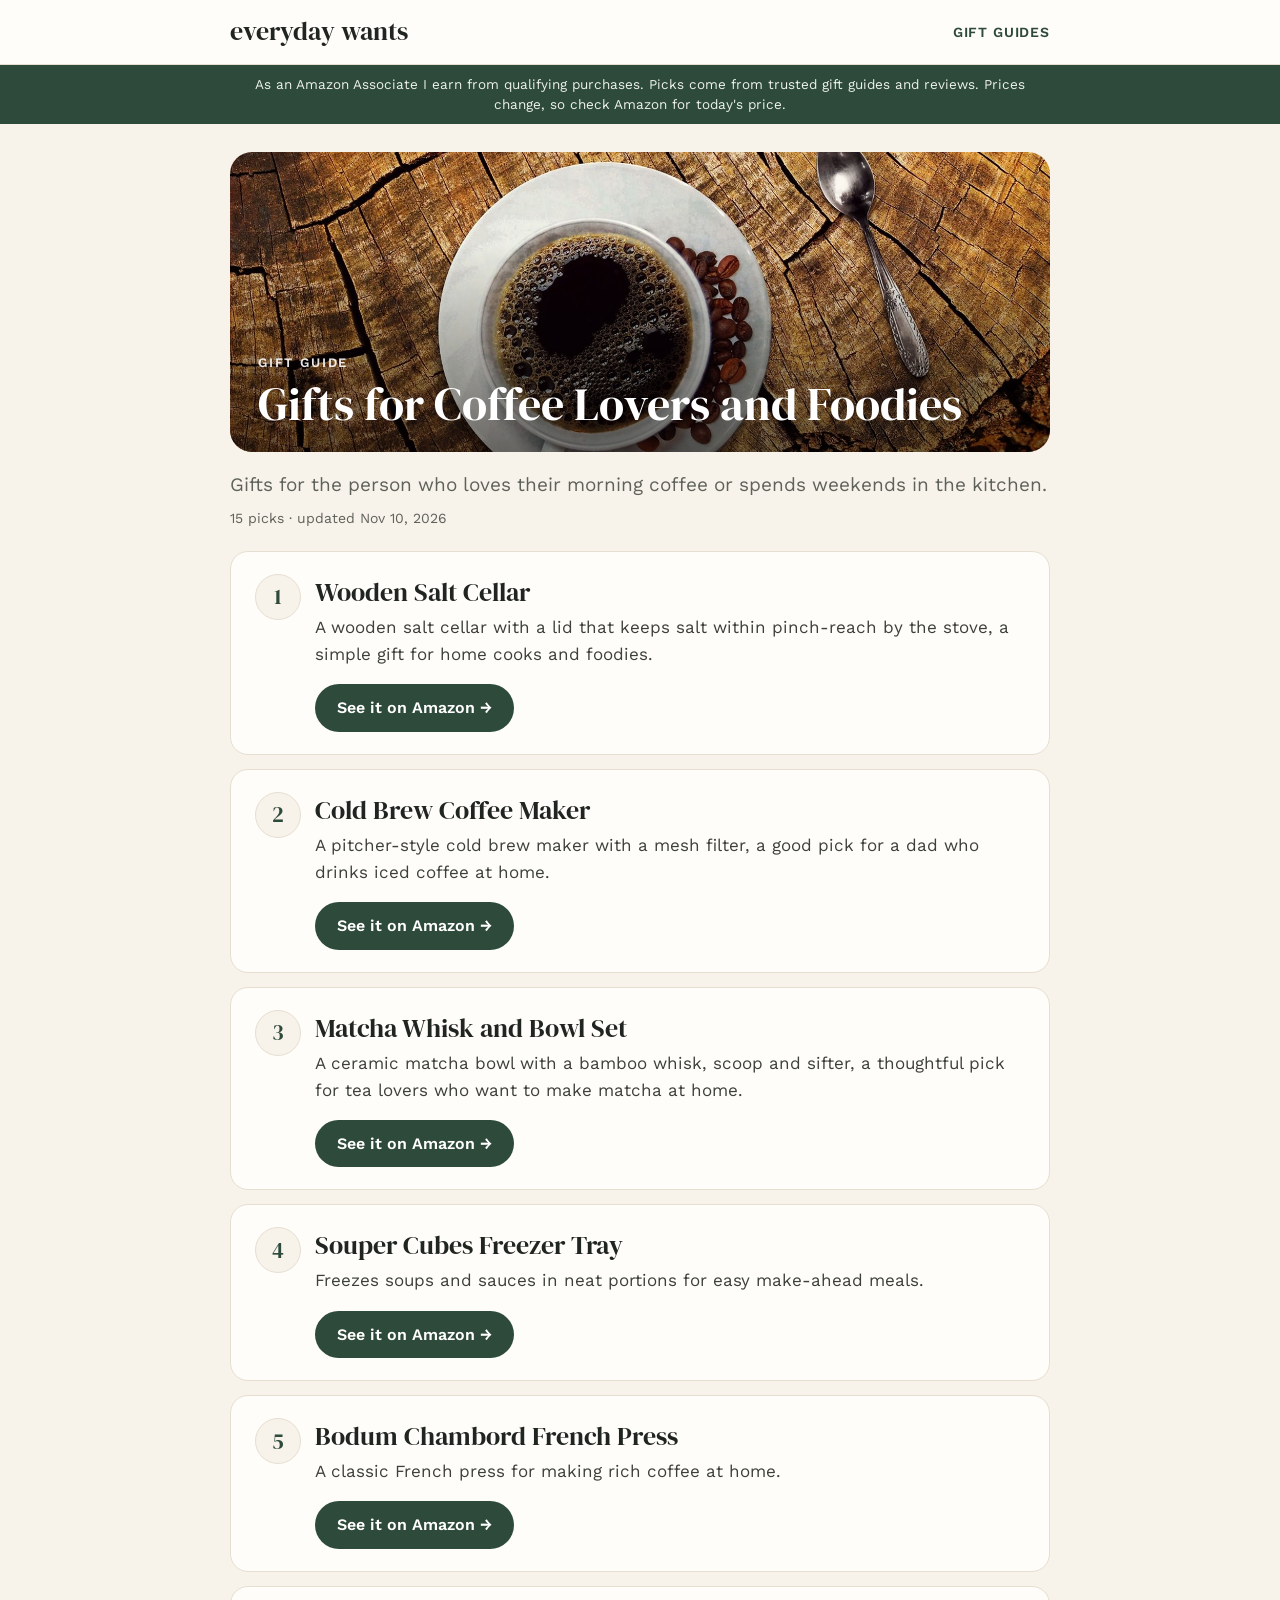
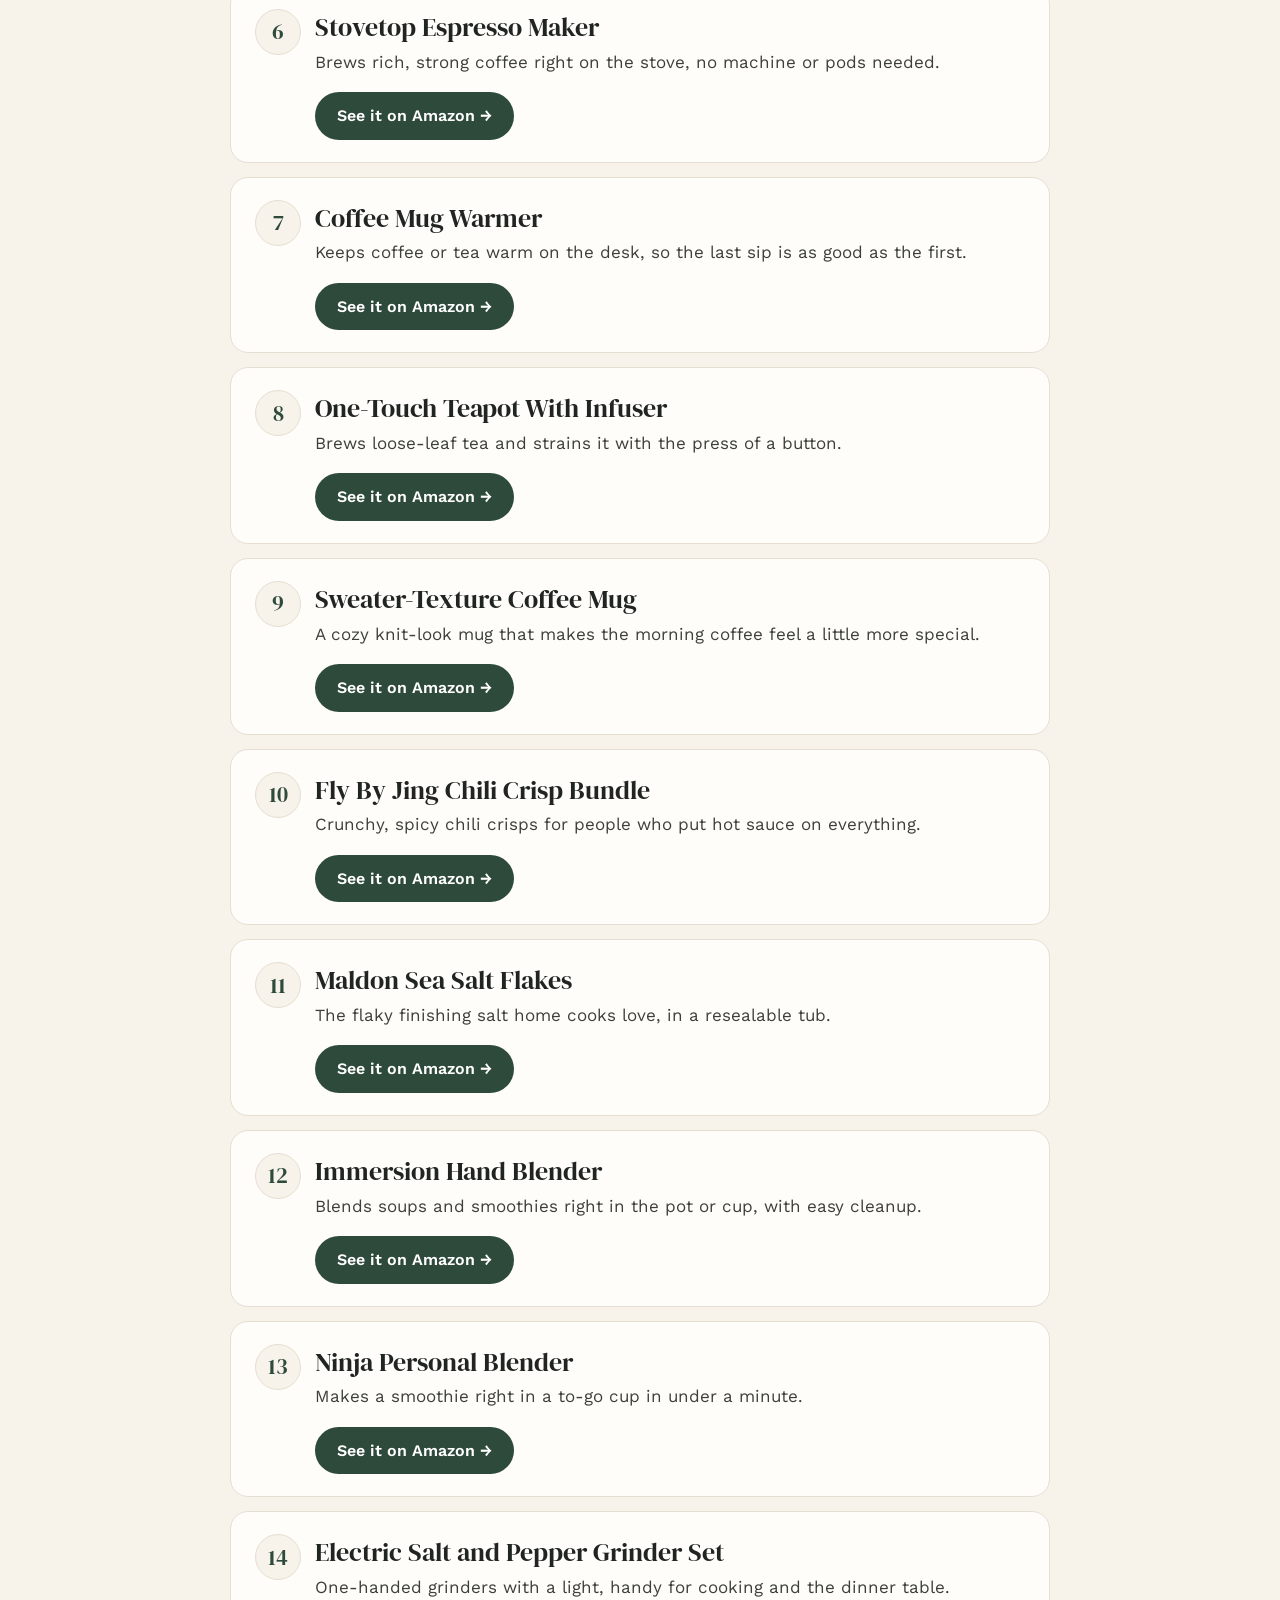
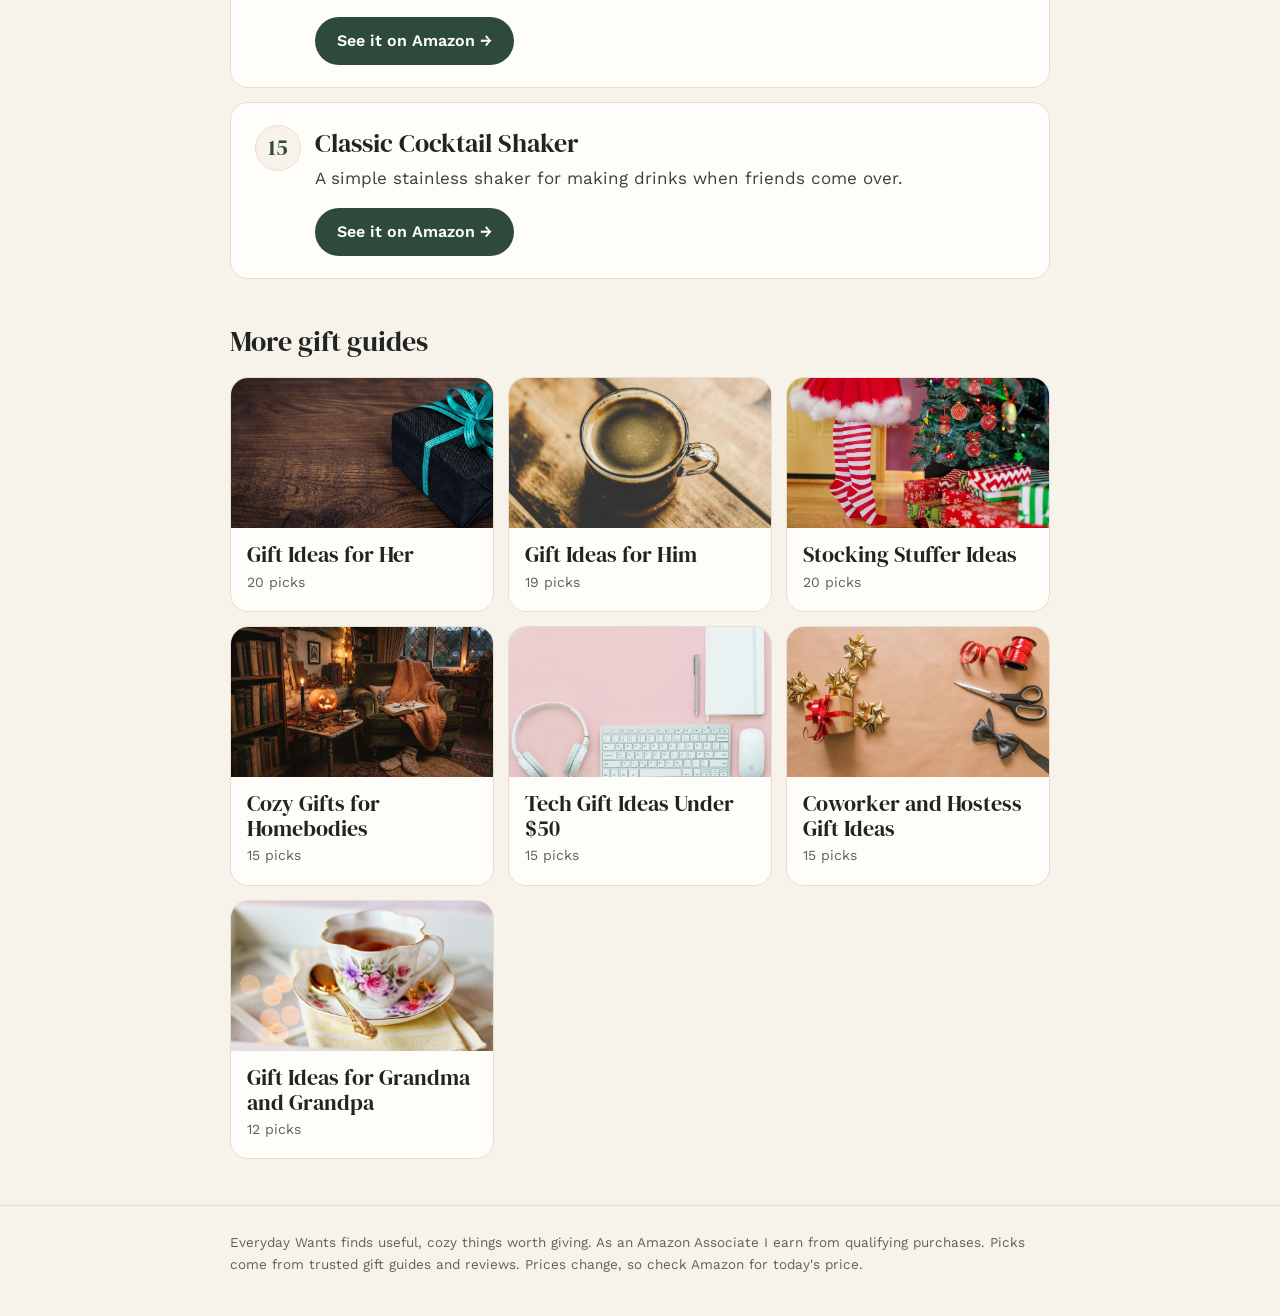
==== commit b11e5ab3: "Gift guide update Nov 10, 2026" ====
--- a/coffee-and-foodie-gifts/index.html
+++ b/coffee-and-foodie-gifts/index.html
@@ -7,6 +7,6 @@
 <header class="top"><div class="wrap"><a class="brand" href="/">everyday wants</a><a class="navlink" href="/#guides">Gift guides</a></div></header>
 <div class="disc"><div class="wrap">As an Amazon Associate I earn from qualifying purchases. Picks come from trusted gift guides and reviews. Prices change, so check Amazon for today's price.</div></div>
 <main class="wrap"><section class="hero"><img src="/img/coffee-and-foodie-gifts.jpg" alt=""><div class="shade"></div><div class="txt"><div class="eyebrow">Gift guide</div><h1>Gifts for Coffee Lovers and Foodies</h1></div></section>
-<p class="intro">Gifts for the person who loves their morning coffee or spends weekends in the kitchen.</p><p class="meta">14 picks · updated Nov 9, 2026</p>
-<ol class="picks"><li id="B0D1MH6X1Q"><h2>Cold Brew Coffee Maker</h2><p>A pitcher-style cold brew maker with a mesh filter, a good pick for a dad who drinks iced coffee at home.</p><a class="btn" href="https://www.amazon.com/dp/B0D1MH6X1Q?tag=everydaywa08c-20" target="_blank" rel="sponsored nofollow noopener">See it on Amazon &rarr;</a></li><li id="B0D9NTKS7R"><h2>Matcha Whisk and Bowl Set</h2><p>A ceramic matcha bowl with a bamboo whisk, scoop and sifter, a thoughtful pick for tea lovers who want to make matcha at home.</p><a class="btn" href="https://www.amazon.com/dp/B0D9NTKS7R?tag=everydaywa08c-20" target="_blank" rel="sponsored nofollow noopener">See it on Amazon &rarr;</a></li><li id="B07GSSSTY9"><h2>Souper Cubes Freezer Tray</h2><p>Freezes soups and sauces in neat portions for easy make-ahead meals.</p><a class="btn" href="https://www.amazon.com/dp/B07GSSSTY9?tag=everydaywa08c-20" target="_blank" rel="sponsored nofollow noopener">See it on Amazon &rarr;</a></li><li id="B00008XEWG"><h2>Bodum Chambord French Press</h2><p>A classic French press for making rich coffee at home.</p><a class="btn" href="https://www.amazon.com/dp/B00008XEWG?tag=everydaywa08c-20" target="_blank" rel="sponsored nofollow noopener">See it on Amazon &rarr;</a></li><li id="B001J1L59E"><h2>Stovetop Espresso Maker</h2><p>Brews rich, strong coffee right on the stove, no machine or pods needed.</p><a class="btn" href="https://www.amazon.com/dp/B001J1L59E?tag=everydaywa08c-20" target="_blank" rel="sponsored nofollow noopener">See it on Amazon &rarr;</a></li><li id="B07SW2YDMM"><h2>Coffee Mug Warmer</h2><p>Keeps coffee or tea warm on the desk, so the last sip is as good as the first.</p><a class="btn" href="https://www.amazon.com/dp/B07SW2YDMM?tag=everydaywa08c-20" target="_blank" rel="sponsored nofollow noopener">See it on Amazon &rarr;</a></li><li id="B01M1URK12"><h2>One-Touch Teapot With Infuser</h2><p>Brews loose-leaf tea and strains it with the press of a button.</p><a class="btn" href="https://www.amazon.com/dp/B01M1URK12?tag=everydaywa08c-20" target="_blank" rel="sponsored nofollow noopener">See it on Amazon &rarr;</a></li><li id="B0FP87P9DR"><h2>Sweater-Texture Coffee Mug</h2><p>A cozy knit-look mug that makes the morning coffee feel a little more special.</p><a class="btn" href="https://www.amazon.com/dp/B0FP87P9DR?tag=everydaywa08c-20" target="_blank" rel="sponsored nofollow noopener">See it on Amazon &rarr;</a></li><li id="B0D5KG4DK6"><h2>Fly By Jing Chili Crisp Bundle</h2><p>Crunchy, spicy chili crisps for people who put hot sauce on everything.</p><a class="btn" href="https://www.amazon.com/dp/B0D5KG4DK6?tag=everydaywa08c-20" target="_blank" rel="sponsored nofollow noopener">See it on Amazon &rarr;</a></li><li id="B086XGH24W"><h2>Maldon Sea Salt Flakes</h2><p>The flaky finishing salt home cooks love, in a resealable tub.</p><a class="btn" href="https://www.amazon.com/dp/B086XGH24W?tag=everydaywa08c-20" target="_blank" rel="sponsored nofollow noopener">See it on Amazon &rarr;</a></li><li id="B075X1KPLZ"><h2>Immersion Hand Blender</h2><p>Blends soups and smoothies right in the pot or cup, with easy cleanup.</p><a class="btn" href="https://www.amazon.com/dp/B075X1KPLZ?tag=everydaywa08c-20" target="_blank" rel="sponsored nofollow noopener">See it on Amazon &rarr;</a></li><li id="B01FHOWYA2"><h2>Ninja Personal Blender</h2><p>Makes a smoothie right in a to-go cup in under a minute.</p><a class="btn" href="https://www.amazon.com/dp/B01FHOWYA2?tag=everydaywa08c-20" target="_blank" rel="sponsored nofollow noopener">See it on Amazon &rarr;</a></li><li id="B085NDYY1P"><h2>Electric Salt and Pepper Grinder Set</h2><p>One-handed grinders with a light, handy for cooking and the dinner table.</p><a class="btn" href="https://www.amazon.com/dp/B085NDYY1P?tag=everydaywa08c-20" target="_blank" rel="sponsored nofollow noopener">See it on Amazon &rarr;</a></li><li id="B002J6FA5S"><h2>Classic Cocktail Shaker</h2><p>A simple stainless shaker for making drinks when friends come over.</p><a class="btn" href="https://www.amazon.com/dp/B002J6FA5S?tag=everydaywa08c-20" target="_blank" rel="sponsored nofollow noopener">See it on Amazon &rarr;</a></li></ol><section class="more"><h3>More gift guides</h3><div class="grid"><a class="card" href="/gifts-for-her/"><img src="/img/gifts-for-her.jpg" alt="" loading="lazy"><div><b>Gift Ideas for Her</b><span>19 picks</span></div></a><a class="card" href="/gifts-for-him/"><img src="/img/gifts-for-him.jpg" alt="" loading="lazy"><div><b>Gift Ideas for Him</b><span>18 picks</span></div></a><a class="card" href="/stocking-stuffers/"><img src="/img/stocking-stuffers.jpg" alt="" loading="lazy"><div><b>Stocking Stuffer Ideas</b><span>19 picks</span></div></a><a class="card" href="/cozy-gifts/"><img src="/img/cozy-gifts.jpg" alt="" loading="lazy"><div><b>Cozy Gifts for Homebodies</b><span>15 picks</span></div></a><a class="card" href="/tech-gifts/"><img src="/img/tech-gifts.jpg" alt="" loading="lazy"><div><b>Tech Gift Ideas Under $50</b><span>14 picks</span></div></a><a class="card" href="/coworker-and-hostess-gifts/"><img src="/img/coworker-and-hostess-gifts.jpg" alt="" loading="lazy"><div><b>Coworker and Hostess Gift Ideas</b><span>14 picks</span></div></a><a class="card" href="/gifts-for-grandparents/"><img src="/img/gifts-for-grandparents.jpg" alt="" loading="lazy"><div><b>Gift Ideas for Grandma and Grandpa</b><span>12 picks</span></div></a></div></section></main>
+<p class="intro">Gifts for the person who loves their morning coffee or spends weekends in the kitchen.</p><p class="meta">15 picks · updated Nov 10, 2026</p>
+<ol class="picks"><li id="B000EVIWS2"><h2>Wooden Salt Cellar</h2><p>A wooden salt cellar with a lid that keeps salt within pinch-reach by the stove, a simple gift for home cooks and foodies.</p><a class="btn" href="https://www.amazon.com/dp/B000EVIWS2?tag=everydaywa08c-20" target="_blank" rel="sponsored nofollow noopener">See it on Amazon &rarr;</a></li><li id="B0D1MH6X1Q"><h2>Cold Brew Coffee Maker</h2><p>A pitcher-style cold brew maker with a mesh filter, a good pick for a dad who drinks iced coffee at home.</p><a class="btn" href="https://www.amazon.com/dp/B0D1MH6X1Q?tag=everydaywa08c-20" target="_blank" rel="sponsored nofollow noopener">See it on Amazon &rarr;</a></li><li id="B0D9NTKS7R"><h2>Matcha Whisk and Bowl Set</h2><p>A ceramic matcha bowl with a bamboo whisk, scoop and sifter, a thoughtful pick for tea lovers who want to make matcha at home.</p><a class="btn" href="https://www.amazon.com/dp/B0D9NTKS7R?tag=everydaywa08c-20" target="_blank" rel="sponsored nofollow noopener">See it on Amazon &rarr;</a></li><li id="B07GSSSTY9"><h2>Souper Cubes Freezer Tray</h2><p>Freezes soups and sauces in neat portions for easy make-ahead meals.</p><a class="btn" href="https://www.amazon.com/dp/B07GSSSTY9?tag=everydaywa08c-20" target="_blank" rel="sponsored nofollow noopener">See it on Amazon &rarr;</a></li><li id="B00008XEWG"><h2>Bodum Chambord French Press</h2><p>A classic French press for making rich coffee at home.</p><a class="btn" href="https://www.amazon.com/dp/B00008XEWG?tag=everydaywa08c-20" target="_blank" rel="sponsored nofollow noopener">See it on Amazon &rarr;</a></li><li id="B001J1L59E"><h2>Stovetop Espresso Maker</h2><p>Brews rich, strong coffee right on the stove, no machine or pods needed.</p><a class="btn" href="https://www.amazon.com/dp/B001J1L59E?tag=everydaywa08c-20" target="_blank" rel="sponsored nofollow noopener">See it on Amazon &rarr;</a></li><li id="B07SW2YDMM"><h2>Coffee Mug Warmer</h2><p>Keeps coffee or tea warm on the desk, so the last sip is as good as the first.</p><a class="btn" href="https://www.amazon.com/dp/B07SW2YDMM?tag=everydaywa08c-20" target="_blank" rel="sponsored nofollow noopener">See it on Amazon &rarr;</a></li><li id="B01M1URK12"><h2>One-Touch Teapot With Infuser</h2><p>Brews loose-leaf tea and strains it with the press of a button.</p><a class="btn" href="https://www.amazon.com/dp/B01M1URK12?tag=everydaywa08c-20" target="_blank" rel="sponsored nofollow noopener">See it on Amazon &rarr;</a></li><li id="B0FP87P9DR"><h2>Sweater-Texture Coffee Mug</h2><p>A cozy knit-look mug that makes the morning coffee feel a little more special.</p><a class="btn" href="https://www.amazon.com/dp/B0FP87P9DR?tag=everydaywa08c-20" target="_blank" rel="sponsored nofollow noopener">See it on Amazon &rarr;</a></li><li id="B0D5KG4DK6"><h2>Fly By Jing Chili Crisp Bundle</h2><p>Crunchy, spicy chili crisps for people who put hot sauce on everything.</p><a class="btn" href="https://www.amazon.com/dp/B0D5KG4DK6?tag=everydaywa08c-20" target="_blank" rel="sponsored nofollow noopener">See it on Amazon &rarr;</a></li><li id="B086XGH24W"><h2>Maldon Sea Salt Flakes</h2><p>The flaky finishing salt home cooks love, in a resealable tub.</p><a class="btn" href="https://www.amazon.com/dp/B086XGH24W?tag=everydaywa08c-20" target="_blank" rel="sponsored nofollow noopener">See it on Amazon &rarr;</a></li><li id="B075X1KPLZ"><h2>Immersion Hand Blender</h2><p>Blends soups and smoothies right in the pot or cup, with easy cleanup.</p><a class="btn" href="https://www.amazon.com/dp/B075X1KPLZ?tag=everydaywa08c-20" target="_blank" rel="sponsored nofollow noopener">See it on Amazon &rarr;</a></li><li id="B01FHOWYA2"><h2>Ninja Personal Blender</h2><p>Makes a smoothie right in a to-go cup in under a minute.</p><a class="btn" href="https://www.amazon.com/dp/B01FHOWYA2?tag=everydaywa08c-20" target="_blank" rel="sponsored nofollow noopener">See it on Amazon &rarr;</a></li><li id="B085NDYY1P"><h2>Electric Salt and Pepper Grinder Set</h2><p>One-handed grinders with a light, handy for cooking and the dinner table.</p><a class="btn" href="https://www.amazon.com/dp/B085NDYY1P?tag=everydaywa08c-20" target="_blank" rel="sponsored nofollow noopener">See it on Amazon &rarr;</a></li><li id="B002J6FA5S"><h2>Classic Cocktail Shaker</h2><p>A simple stainless shaker for making drinks when friends come over.</p><a class="btn" href="https://www.amazon.com/dp/B002J6FA5S?tag=everydaywa08c-20" target="_blank" rel="sponsored nofollow noopener">See it on Amazon &rarr;</a></li></ol><section class="more"><h3>More gift guides</h3><div class="grid"><a class="card" href="/gifts-for-her/"><img src="/img/gifts-for-her.jpg" alt="" loading="lazy"><div><b>Gift Ideas for Her</b><span>20 picks</span></div></a><a class="card" href="/gifts-for-him/"><img src="/img/gifts-for-him.jpg" alt="" loading="lazy"><div><b>Gift Ideas for Him</b><span>19 picks</span></div></a><a class="card" href="/stocking-stuffers/"><img src="/img/stocking-stuffers.jpg" alt="" loading="lazy"><div><b>Stocking Stuffer Ideas</b><span>20 picks</span></div></a><a class="card" href="/cozy-gifts/"><img src="/img/cozy-gifts.jpg" alt="" loading="lazy"><div><b>Cozy Gifts for Homebodies</b><span>15 picks</span></div></a><a class="card" href="/tech-gifts/"><img src="/img/tech-gifts.jpg" alt="" loading="lazy"><div><b>Tech Gift Ideas Under $50</b><span>15 picks</span></div></a><a class="card" href="/coworker-and-hostess-gifts/"><img src="/img/coworker-and-hostess-gifts.jpg" alt="" loading="lazy"><div><b>Coworker and Hostess Gift Ideas</b><span>15 picks</span></div></a><a class="card" href="/gifts-for-grandparents/"><img src="/img/gifts-for-grandparents.jpg" alt="" loading="lazy"><div><b>Gift Ideas for Grandma and Grandpa</b><span>12 picks</span></div></a></div></section></main>
 <footer><div class="wrap">Everyday Wants finds useful, cozy things worth giving. As an Amazon Associate I earn from qualifying purchases. Picks come from trusted gift guides and reviews. Prices change, so check Amazon for today's price.</div></footer></body></html>
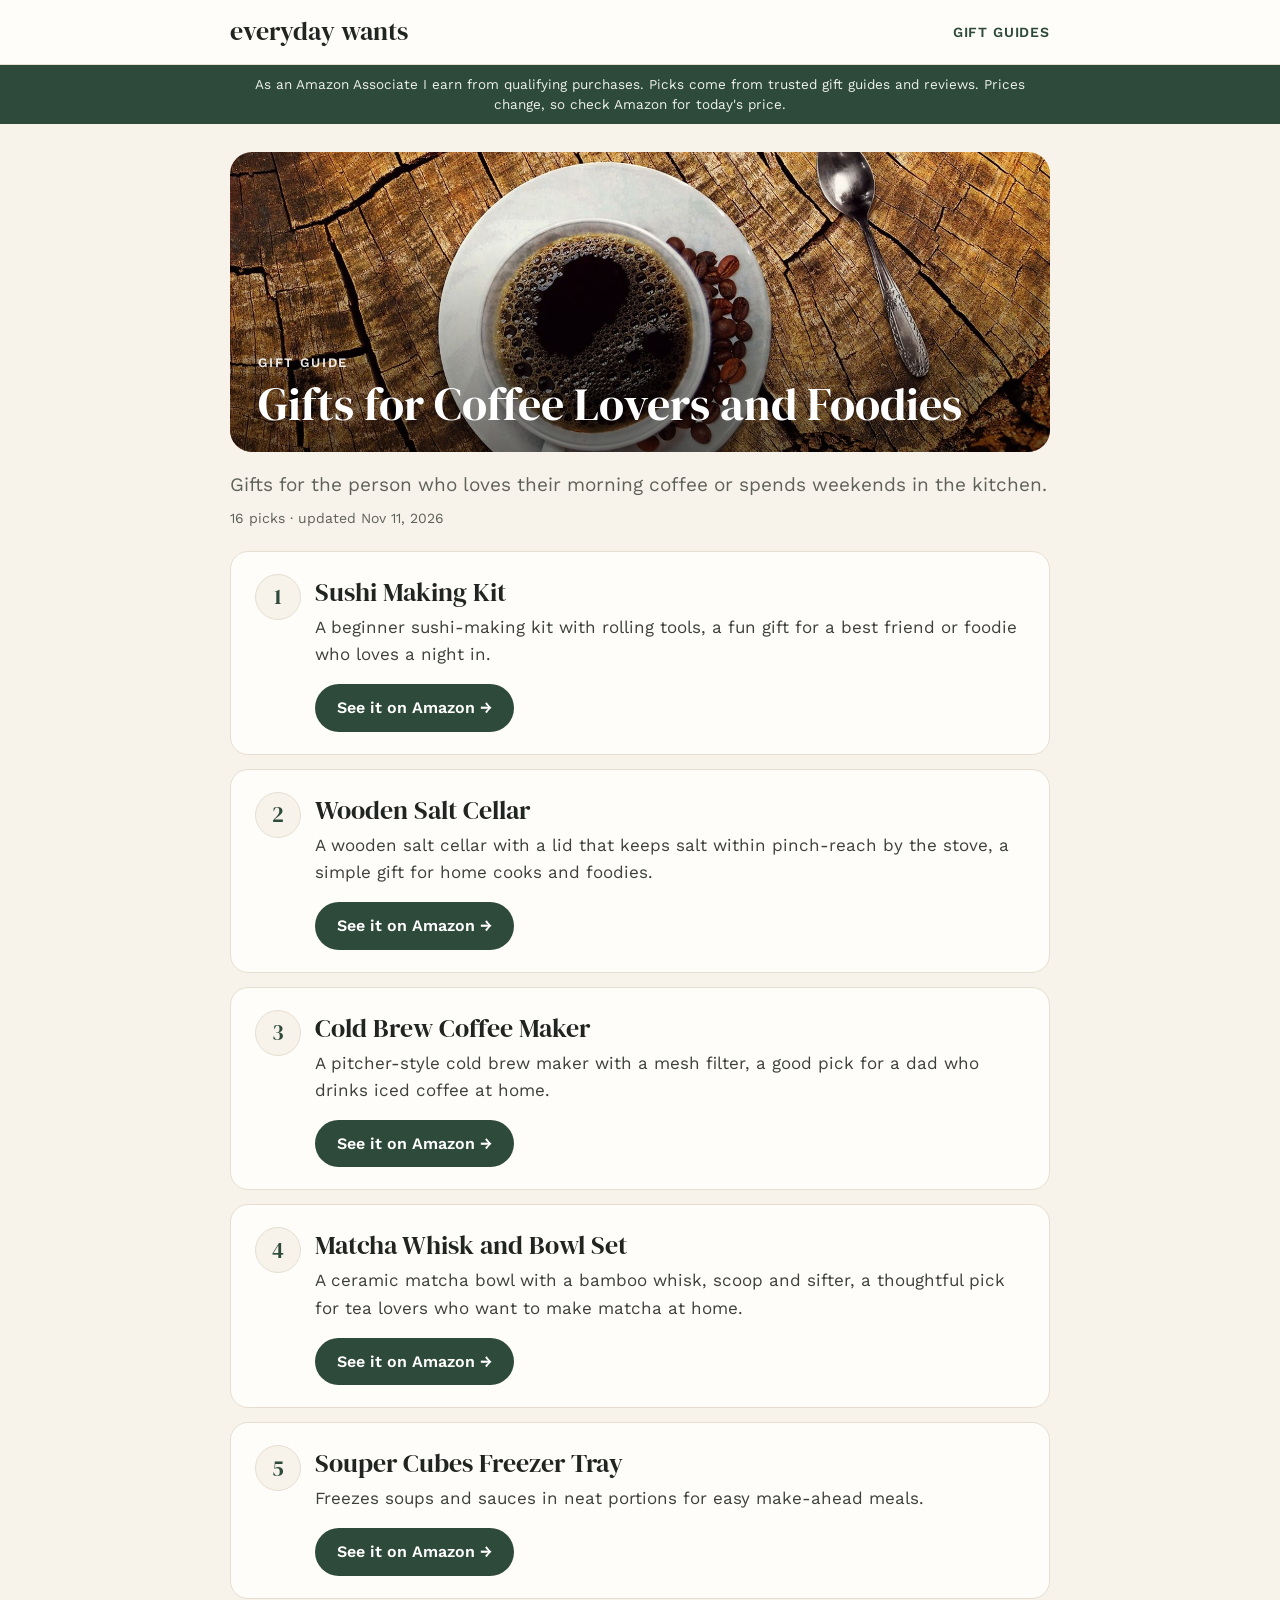
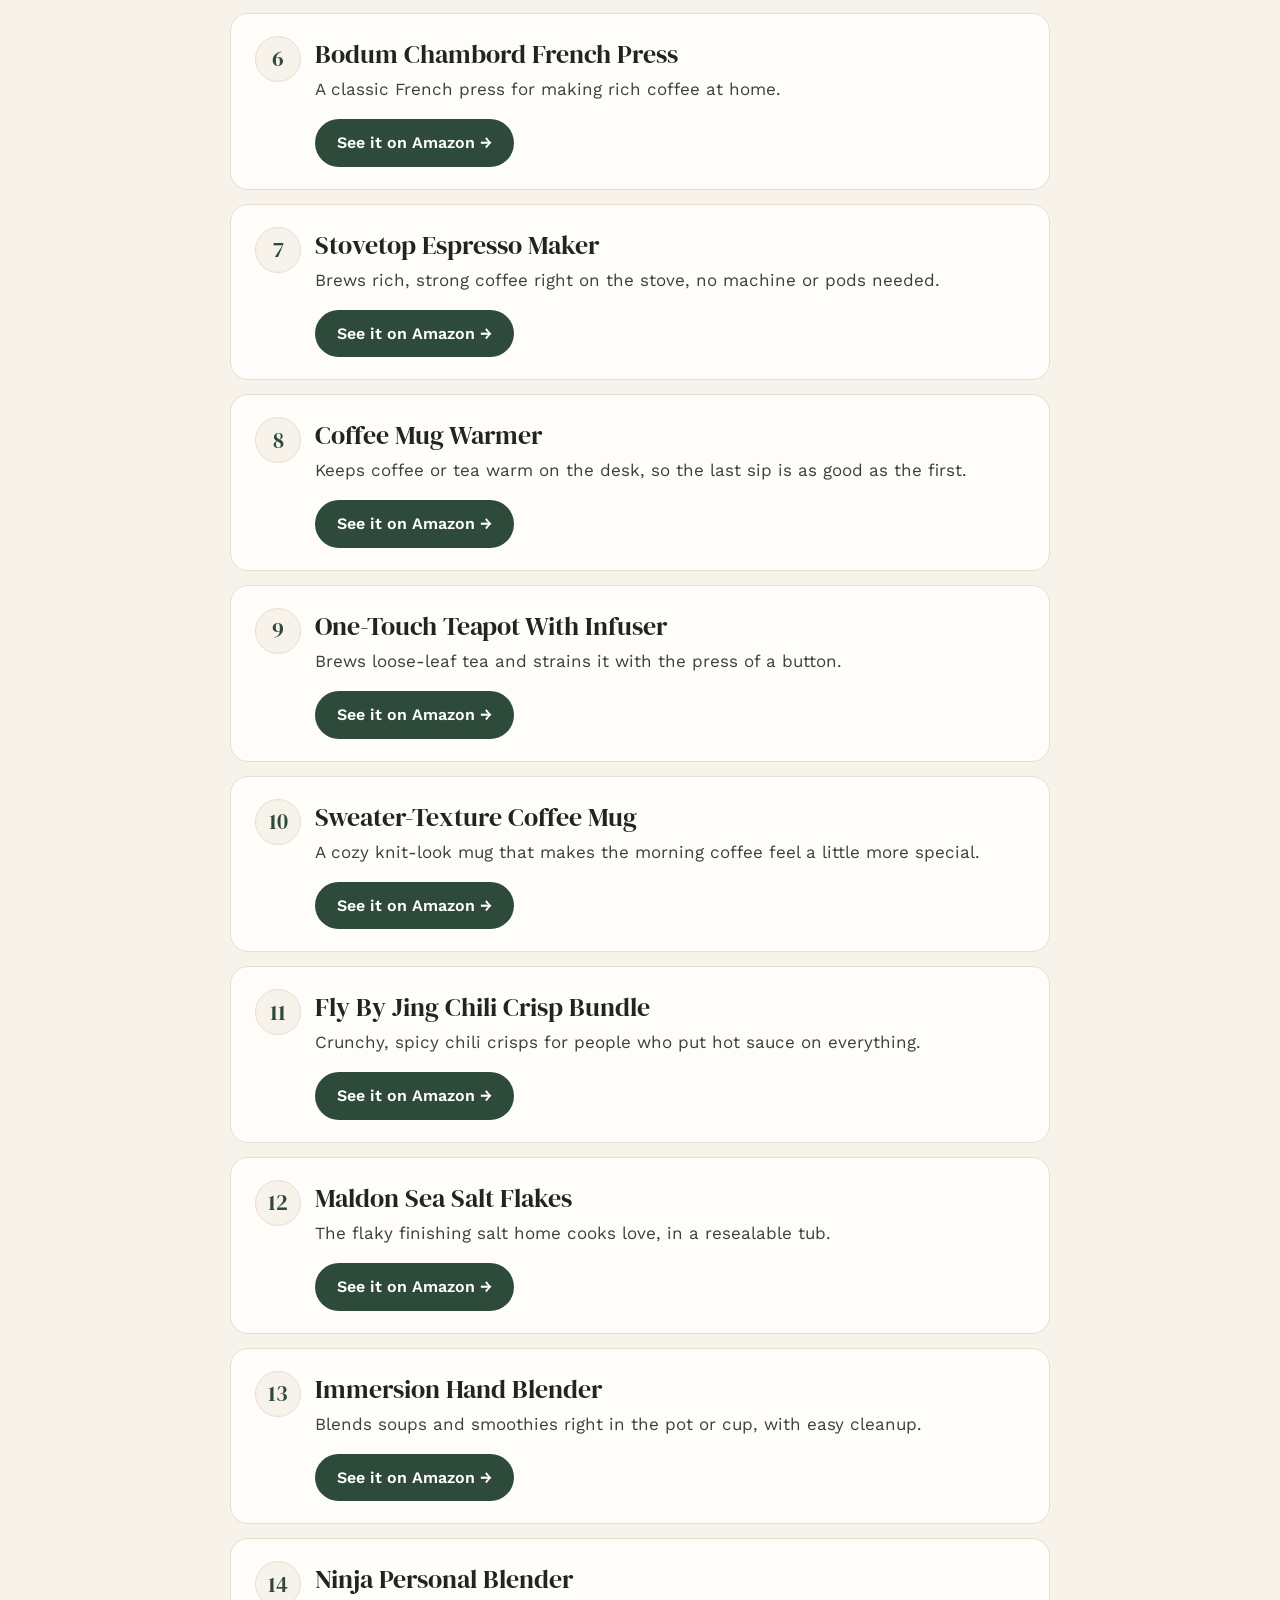
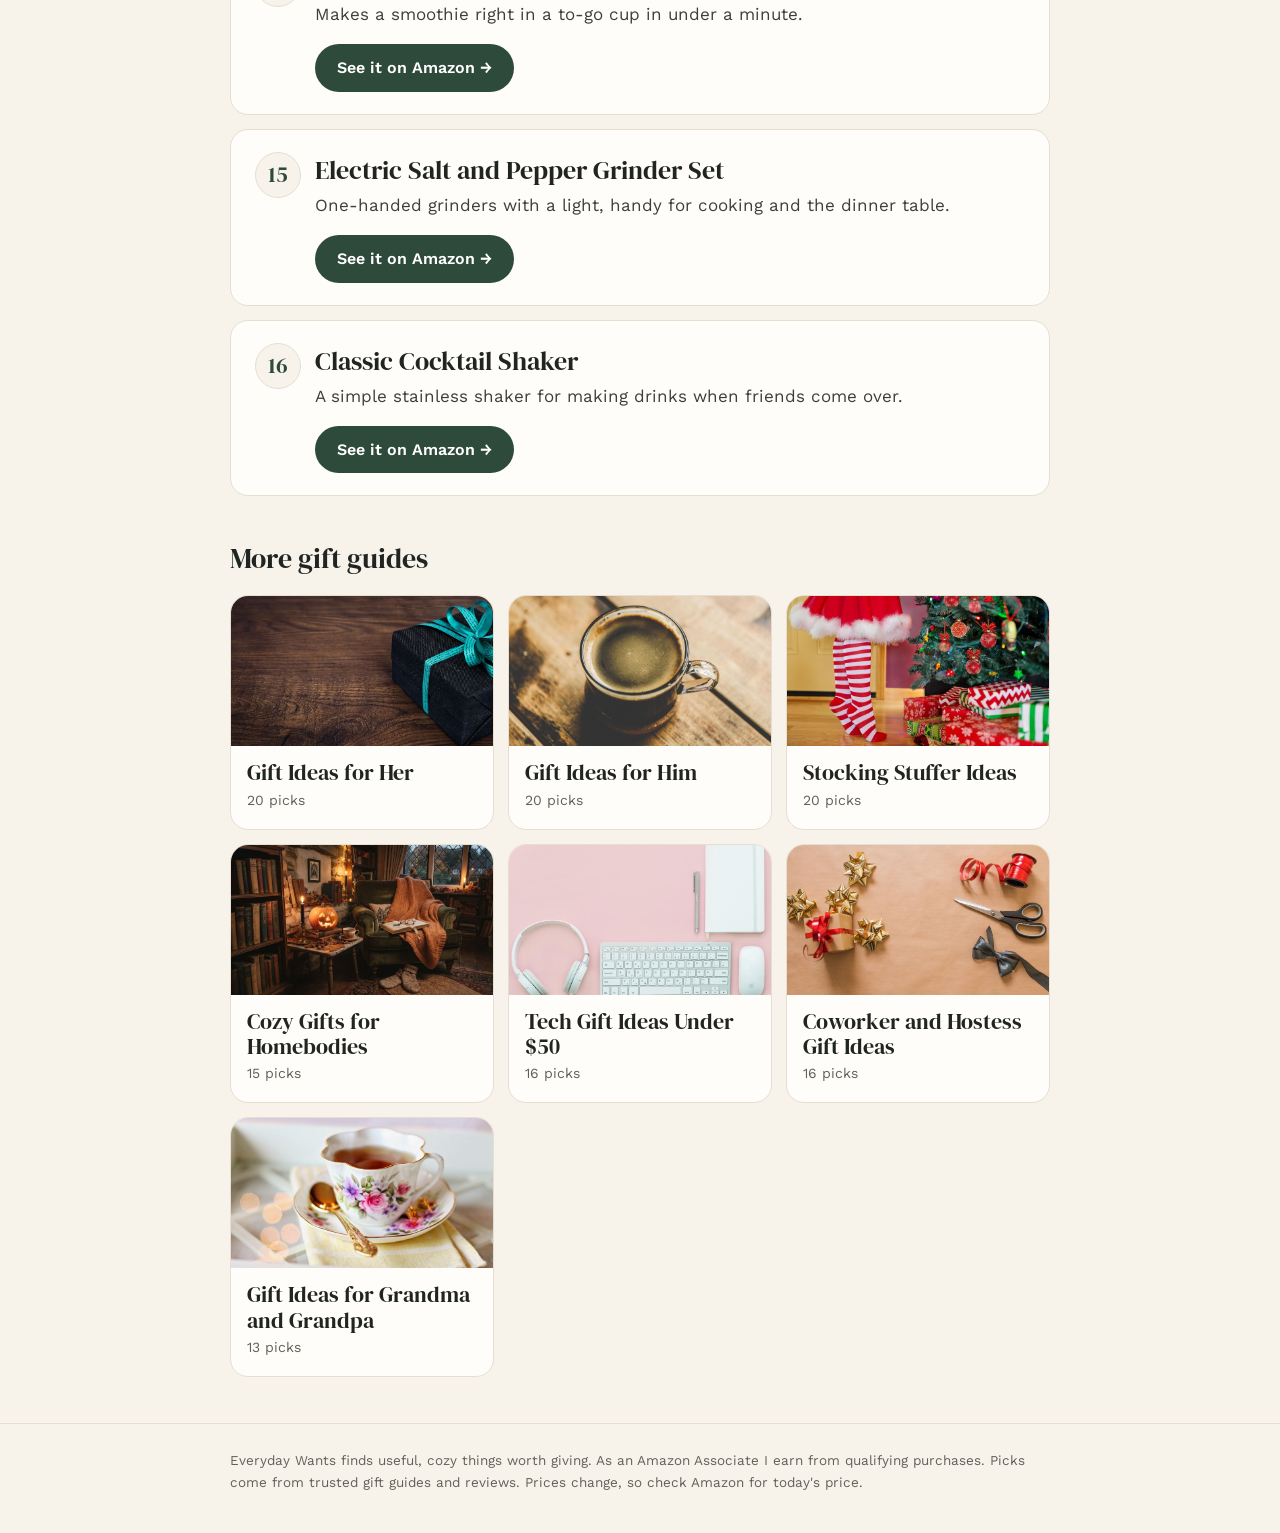
==== commit 11c3d171: "Nov 11 gift guide update" ====
--- a/coffee-and-foodie-gifts/index.html
+++ b/coffee-and-foodie-gifts/index.html
@@ -7,6 +7,6 @@
 <header class="top"><div class="wrap"><a class="brand" href="/">everyday wants</a><a class="navlink" href="/#guides">Gift guides</a></div></header>
 <div class="disc"><div class="wrap">As an Amazon Associate I earn from qualifying purchases. Picks come from trusted gift guides and reviews. Prices change, so check Amazon for today's price.</div></div>
 <main class="wrap"><section class="hero"><img src="/img/coffee-and-foodie-gifts.jpg" alt=""><div class="shade"></div><div class="txt"><div class="eyebrow">Gift guide</div><h1>Gifts for Coffee Lovers and Foodies</h1></div></section>
-<p class="intro">Gifts for the person who loves their morning coffee or spends weekends in the kitchen.</p><p class="meta">15 picks · updated Nov 10, 2026</p>
-<ol class="picks"><li id="B000EVIWS2"><h2>Wooden Salt Cellar</h2><p>A wooden salt cellar with a lid that keeps salt within pinch-reach by the stove, a simple gift for home cooks and foodies.</p><a class="btn" href="https://www.amazon.com/dp/B000EVIWS2?tag=everydaywa08c-20" target="_blank" rel="sponsored nofollow noopener">See it on Amazon &rarr;</a></li><li id="B0D1MH6X1Q"><h2>Cold Brew Coffee Maker</h2><p>A pitcher-style cold brew maker with a mesh filter, a good pick for a dad who drinks iced coffee at home.</p><a class="btn" href="https://www.amazon.com/dp/B0D1MH6X1Q?tag=everydaywa08c-20" target="_blank" rel="sponsored nofollow noopener">See it on Amazon &rarr;</a></li><li id="B0D9NTKS7R"><h2>Matcha Whisk and Bowl Set</h2><p>A ceramic matcha bowl with a bamboo whisk, scoop and sifter, a thoughtful pick for tea lovers who want to make matcha at home.</p><a class="btn" href="https://www.amazon.com/dp/B0D9NTKS7R?tag=everydaywa08c-20" target="_blank" rel="sponsored nofollow noopener">See it on Amazon &rarr;</a></li><li id="B07GSSSTY9"><h2>Souper Cubes Freezer Tray</h2><p>Freezes soups and sauces in neat portions for easy make-ahead meals.</p><a class="btn" href="https://www.amazon.com/dp/B07GSSSTY9?tag=everydaywa08c-20" target="_blank" rel="sponsored nofollow noopener">See it on Amazon &rarr;</a></li><li id="B00008XEWG"><h2>Bodum Chambord French Press</h2><p>A classic French press for making rich coffee at home.</p><a class="btn" href="https://www.amazon.com/dp/B00008XEWG?tag=everydaywa08c-20" target="_blank" rel="sponsored nofollow noopener">See it on Amazon &rarr;</a></li><li id="B001J1L59E"><h2>Stovetop Espresso Maker</h2><p>Brews rich, strong coffee right on the stove, no machine or pods needed.</p><a class="btn" href="https://www.amazon.com/dp/B001J1L59E?tag=everydaywa08c-20" target="_blank" rel="sponsored nofollow noopener">See it on Amazon &rarr;</a></li><li id="B07SW2YDMM"><h2>Coffee Mug Warmer</h2><p>Keeps coffee or tea warm on the desk, so the last sip is as good as the first.</p><a class="btn" href="https://www.amazon.com/dp/B07SW2YDMM?tag=everydaywa08c-20" target="_blank" rel="sponsored nofollow noopener">See it on Amazon &rarr;</a></li><li id="B01M1URK12"><h2>One-Touch Teapot With Infuser</h2><p>Brews loose-leaf tea and strains it with the press of a button.</p><a class="btn" href="https://www.amazon.com/dp/B01M1URK12?tag=everydaywa08c-20" target="_blank" rel="sponsored nofollow noopener">See it on Amazon &rarr;</a></li><li id="B0FP87P9DR"><h2>Sweater-Texture Coffee Mug</h2><p>A cozy knit-look mug that makes the morning coffee feel a little more special.</p><a class="btn" href="https://www.amazon.com/dp/B0FP87P9DR?tag=everydaywa08c-20" target="_blank" rel="sponsored nofollow noopener">See it on Amazon &rarr;</a></li><li id="B0D5KG4DK6"><h2>Fly By Jing Chili Crisp Bundle</h2><p>Crunchy, spicy chili crisps for people who put hot sauce on everything.</p><a class="btn" href="https://www.amazon.com/dp/B0D5KG4DK6?tag=everydaywa08c-20" target="_blank" rel="sponsored nofollow noopener">See it on Amazon &rarr;</a></li><li id="B086XGH24W"><h2>Maldon Sea Salt Flakes</h2><p>The flaky finishing salt home cooks love, in a resealable tub.</p><a class="btn" href="https://www.amazon.com/dp/B086XGH24W?tag=everydaywa08c-20" target="_blank" rel="sponsored nofollow noopener">See it on Amazon &rarr;</a></li><li id="B075X1KPLZ"><h2>Immersion Hand Blender</h2><p>Blends soups and smoothies right in the pot or cup, with easy cleanup.</p><a class="btn" href="https://www.amazon.com/dp/B075X1KPLZ?tag=everydaywa08c-20" target="_blank" rel="sponsored nofollow noopener">See it on Amazon &rarr;</a></li><li id="B01FHOWYA2"><h2>Ninja Personal Blender</h2><p>Makes a smoothie right in a to-go cup in under a minute.</p><a class="btn" href="https://www.amazon.com/dp/B01FHOWYA2?tag=everydaywa08c-20" target="_blank" rel="sponsored nofollow noopener">See it on Amazon &rarr;</a></li><li id="B085NDYY1P"><h2>Electric Salt and Pepper Grinder Set</h2><p>One-handed grinders with a light, handy for cooking and the dinner table.</p><a class="btn" href="https://www.amazon.com/dp/B085NDYY1P?tag=everydaywa08c-20" target="_blank" rel="sponsored nofollow noopener">See it on Amazon &rarr;</a></li><li id="B002J6FA5S"><h2>Classic Cocktail Shaker</h2><p>A simple stainless shaker for making drinks when friends come over.</p><a class="btn" href="https://www.amazon.com/dp/B002J6FA5S?tag=everydaywa08c-20" target="_blank" rel="sponsored nofollow noopener">See it on Amazon &rarr;</a></li></ol><section class="more"><h3>More gift guides</h3><div class="grid"><a class="card" href="/gifts-for-her/"><img src="/img/gifts-for-her.jpg" alt="" loading="lazy"><div><b>Gift Ideas for Her</b><span>20 picks</span></div></a><a class="card" href="/gifts-for-him/"><img src="/img/gifts-for-him.jpg" alt="" loading="lazy"><div><b>Gift Ideas for Him</b><span>19 picks</span></div></a><a class="card" href="/stocking-stuffers/"><img src="/img/stocking-stuffers.jpg" alt="" loading="lazy"><div><b>Stocking Stuffer Ideas</b><span>20 picks</span></div></a><a class="card" href="/cozy-gifts/"><img src="/img/cozy-gifts.jpg" alt="" loading="lazy"><div><b>Cozy Gifts for Homebodies</b><span>15 picks</span></div></a><a class="card" href="/tech-gifts/"><img src="/img/tech-gifts.jpg" alt="" loading="lazy"><div><b>Tech Gift Ideas Under $50</b><span>15 picks</span></div></a><a class="card" href="/coworker-and-hostess-gifts/"><img src="/img/coworker-and-hostess-gifts.jpg" alt="" loading="lazy"><div><b>Coworker and Hostess Gift Ideas</b><span>15 picks</span></div></a><a class="card" href="/gifts-for-grandparents/"><img src="/img/gifts-for-grandparents.jpg" alt="" loading="lazy"><div><b>Gift Ideas for Grandma and Grandpa</b><span>12 picks</span></div></a></div></section></main>
+<p class="intro">Gifts for the person who loves their morning coffee or spends weekends in the kitchen.</p><p class="meta">16 picks · updated Nov 11, 2026</p>
+<ol class="picks"><li id="B09L3FH1F5"><h2>Sushi Making Kit</h2><p>A beginner sushi-making kit with rolling tools, a fun gift for a best friend or foodie who loves a night in.</p><a class="btn" href="https://www.amazon.com/dp/B09L3FH1F5?tag=everydaywa08c-20" target="_blank" rel="sponsored nofollow noopener">See it on Amazon &rarr;</a></li><li id="B000EVIWS2"><h2>Wooden Salt Cellar</h2><p>A wooden salt cellar with a lid that keeps salt within pinch-reach by the stove, a simple gift for home cooks and foodies.</p><a class="btn" href="https://www.amazon.com/dp/B000EVIWS2?tag=everydaywa08c-20" target="_blank" rel="sponsored nofollow noopener">See it on Amazon &rarr;</a></li><li id="B0D1MH6X1Q"><h2>Cold Brew Coffee Maker</h2><p>A pitcher-style cold brew maker with a mesh filter, a good pick for a dad who drinks iced coffee at home.</p><a class="btn" href="https://www.amazon.com/dp/B0D1MH6X1Q?tag=everydaywa08c-20" target="_blank" rel="sponsored nofollow noopener">See it on Amazon &rarr;</a></li><li id="B0D9NTKS7R"><h2>Matcha Whisk and Bowl Set</h2><p>A ceramic matcha bowl with a bamboo whisk, scoop and sifter, a thoughtful pick for tea lovers who want to make matcha at home.</p><a class="btn" href="https://www.amazon.com/dp/B0D9NTKS7R?tag=everydaywa08c-20" target="_blank" rel="sponsored nofollow noopener">See it on Amazon &rarr;</a></li><li id="B07GSSSTY9"><h2>Souper Cubes Freezer Tray</h2><p>Freezes soups and sauces in neat portions for easy make-ahead meals.</p><a class="btn" href="https://www.amazon.com/dp/B07GSSSTY9?tag=everydaywa08c-20" target="_blank" rel="sponsored nofollow noopener">See it on Amazon &rarr;</a></li><li id="B00008XEWG"><h2>Bodum Chambord French Press</h2><p>A classic French press for making rich coffee at home.</p><a class="btn" href="https://www.amazon.com/dp/B00008XEWG?tag=everydaywa08c-20" target="_blank" rel="sponsored nofollow noopener">See it on Amazon &rarr;</a></li><li id="B001J1L59E"><h2>Stovetop Espresso Maker</h2><p>Brews rich, strong coffee right on the stove, no machine or pods needed.</p><a class="btn" href="https://www.amazon.com/dp/B001J1L59E?tag=everydaywa08c-20" target="_blank" rel="sponsored nofollow noopener">See it on Amazon &rarr;</a></li><li id="B07SW2YDMM"><h2>Coffee Mug Warmer</h2><p>Keeps coffee or tea warm on the desk, so the last sip is as good as the first.</p><a class="btn" href="https://www.amazon.com/dp/B07SW2YDMM?tag=everydaywa08c-20" target="_blank" rel="sponsored nofollow noopener">See it on Amazon &rarr;</a></li><li id="B01M1URK12"><h2>One-Touch Teapot With Infuser</h2><p>Brews loose-leaf tea and strains it with the press of a button.</p><a class="btn" href="https://www.amazon.com/dp/B01M1URK12?tag=everydaywa08c-20" target="_blank" rel="sponsored nofollow noopener">See it on Amazon &rarr;</a></li><li id="B0FP87P9DR"><h2>Sweater-Texture Coffee Mug</h2><p>A cozy knit-look mug that makes the morning coffee feel a little more special.</p><a class="btn" href="https://www.amazon.com/dp/B0FP87P9DR?tag=everydaywa08c-20" target="_blank" rel="sponsored nofollow noopener">See it on Amazon &rarr;</a></li><li id="B0D5KG4DK6"><h2>Fly By Jing Chili Crisp Bundle</h2><p>Crunchy, spicy chili crisps for people who put hot sauce on everything.</p><a class="btn" href="https://www.amazon.com/dp/B0D5KG4DK6?tag=everydaywa08c-20" target="_blank" rel="sponsored nofollow noopener">See it on Amazon &rarr;</a></li><li id="B086XGH24W"><h2>Maldon Sea Salt Flakes</h2><p>The flaky finishing salt home cooks love, in a resealable tub.</p><a class="btn" href="https://www.amazon.com/dp/B086XGH24W?tag=everydaywa08c-20" target="_blank" rel="sponsored nofollow noopener">See it on Amazon &rarr;</a></li><li id="B075X1KPLZ"><h2>Immersion Hand Blender</h2><p>Blends soups and smoothies right in the pot or cup, with easy cleanup.</p><a class="btn" href="https://www.amazon.com/dp/B075X1KPLZ?tag=everydaywa08c-20" target="_blank" rel="sponsored nofollow noopener">See it on Amazon &rarr;</a></li><li id="B01FHOWYA2"><h2>Ninja Personal Blender</h2><p>Makes a smoothie right in a to-go cup in under a minute.</p><a class="btn" href="https://www.amazon.com/dp/B01FHOWYA2?tag=everydaywa08c-20" target="_blank" rel="sponsored nofollow noopener">See it on Amazon &rarr;</a></li><li id="B085NDYY1P"><h2>Electric Salt and Pepper Grinder Set</h2><p>One-handed grinders with a light, handy for cooking and the dinner table.</p><a class="btn" href="https://www.amazon.com/dp/B085NDYY1P?tag=everydaywa08c-20" target="_blank" rel="sponsored nofollow noopener">See it on Amazon &rarr;</a></li><li id="B002J6FA5S"><h2>Classic Cocktail Shaker</h2><p>A simple stainless shaker for making drinks when friends come over.</p><a class="btn" href="https://www.amazon.com/dp/B002J6FA5S?tag=everydaywa08c-20" target="_blank" rel="sponsored nofollow noopener">See it on Amazon &rarr;</a></li></ol><section class="more"><h3>More gift guides</h3><div class="grid"><a class="card" href="/gifts-for-her/"><img src="/img/gifts-for-her.jpg" alt="" loading="lazy"><div><b>Gift Ideas for Her</b><span>20 picks</span></div></a><a class="card" href="/gifts-for-him/"><img src="/img/gifts-for-him.jpg" alt="" loading="lazy"><div><b>Gift Ideas for Him</b><span>20 picks</span></div></a><a class="card" href="/stocking-stuffers/"><img src="/img/stocking-stuffers.jpg" alt="" loading="lazy"><div><b>Stocking Stuffer Ideas</b><span>20 picks</span></div></a><a class="card" href="/cozy-gifts/"><img src="/img/cozy-gifts.jpg" alt="" loading="lazy"><div><b>Cozy Gifts for Homebodies</b><span>15 picks</span></div></a><a class="card" href="/tech-gifts/"><img src="/img/tech-gifts.jpg" alt="" loading="lazy"><div><b>Tech Gift Ideas Under $50</b><span>16 picks</span></div></a><a class="card" href="/coworker-and-hostess-gifts/"><img src="/img/coworker-and-hostess-gifts.jpg" alt="" loading="lazy"><div><b>Coworker and Hostess Gift Ideas</b><span>16 picks</span></div></a><a class="card" href="/gifts-for-grandparents/"><img src="/img/gifts-for-grandparents.jpg" alt="" loading="lazy"><div><b>Gift Ideas for Grandma and Grandpa</b><span>13 picks</span></div></a></div></section></main>
 <footer><div class="wrap">Everyday Wants finds useful, cozy things worth giving. As an Amazon Associate I earn from qualifying purchases. Picks come from trusted gift guides and reviews. Prices change, so check Amazon for today's price.</div></footer></body></html>
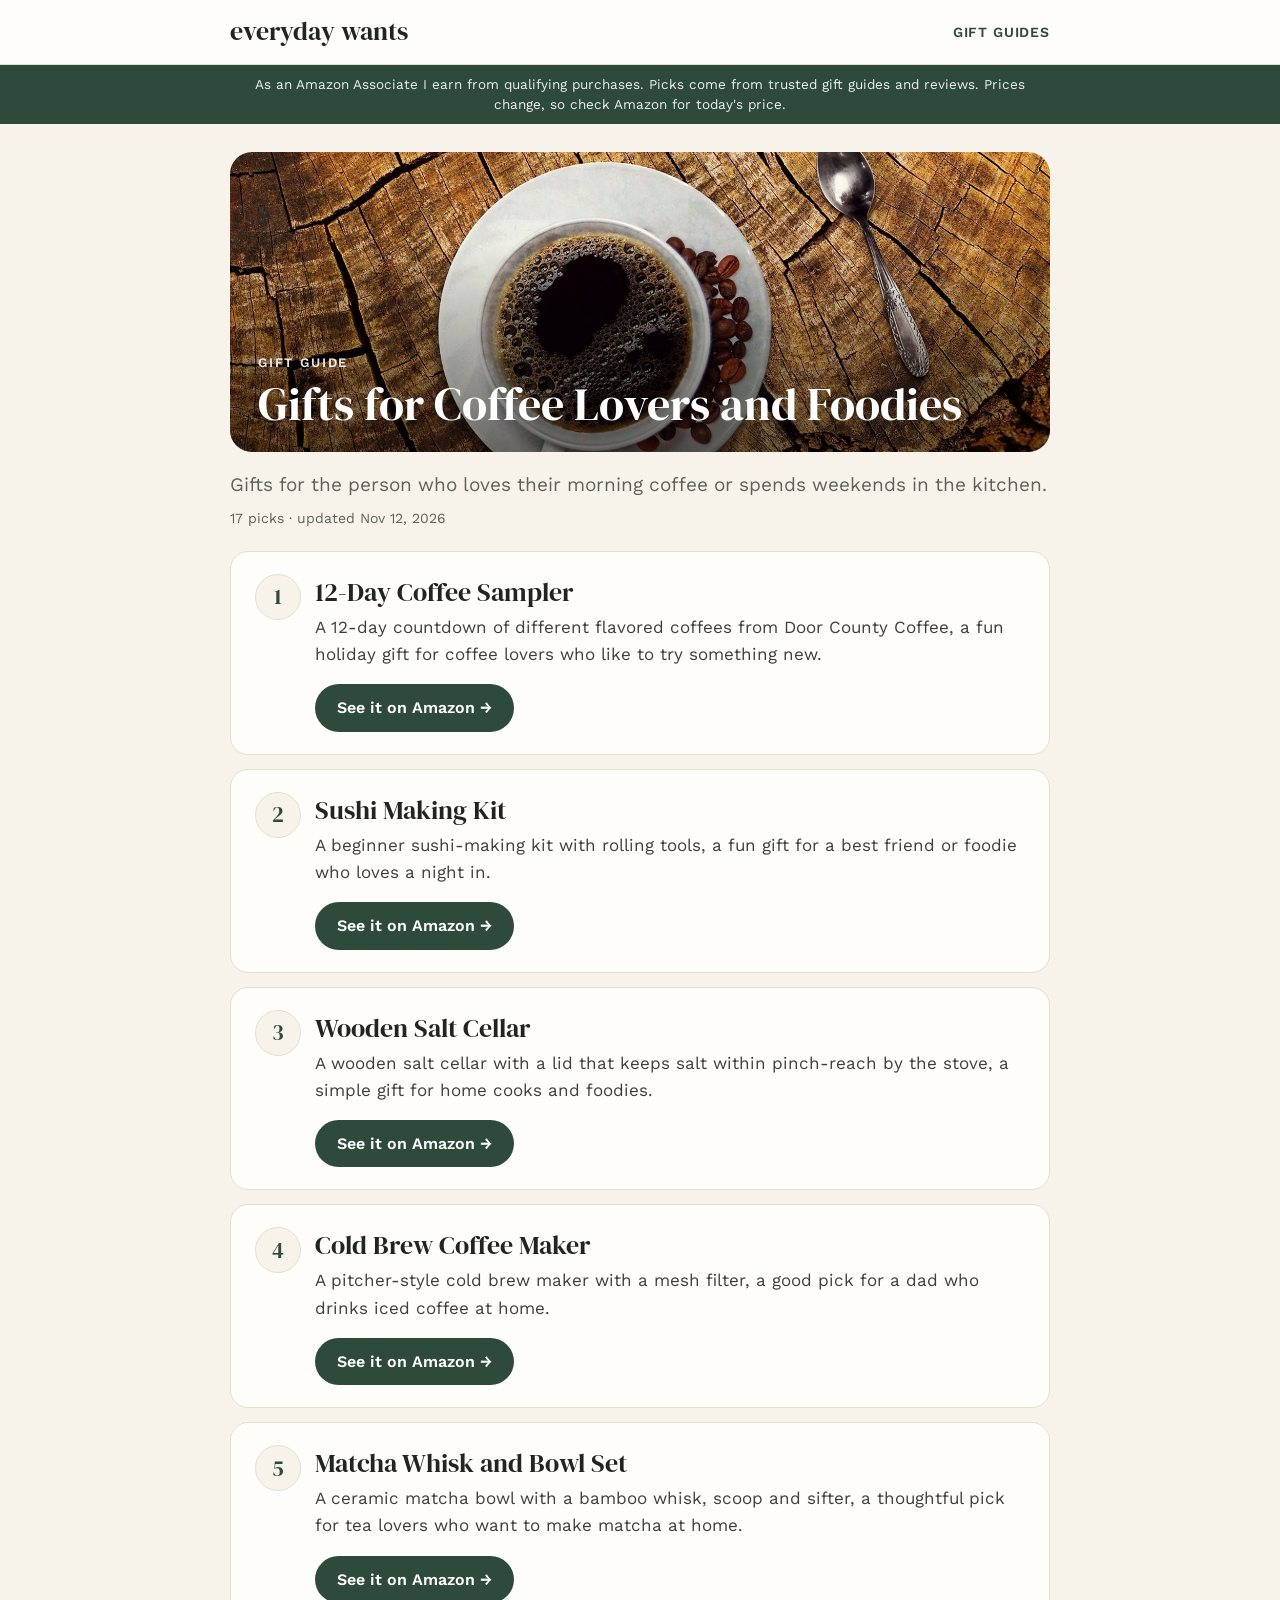
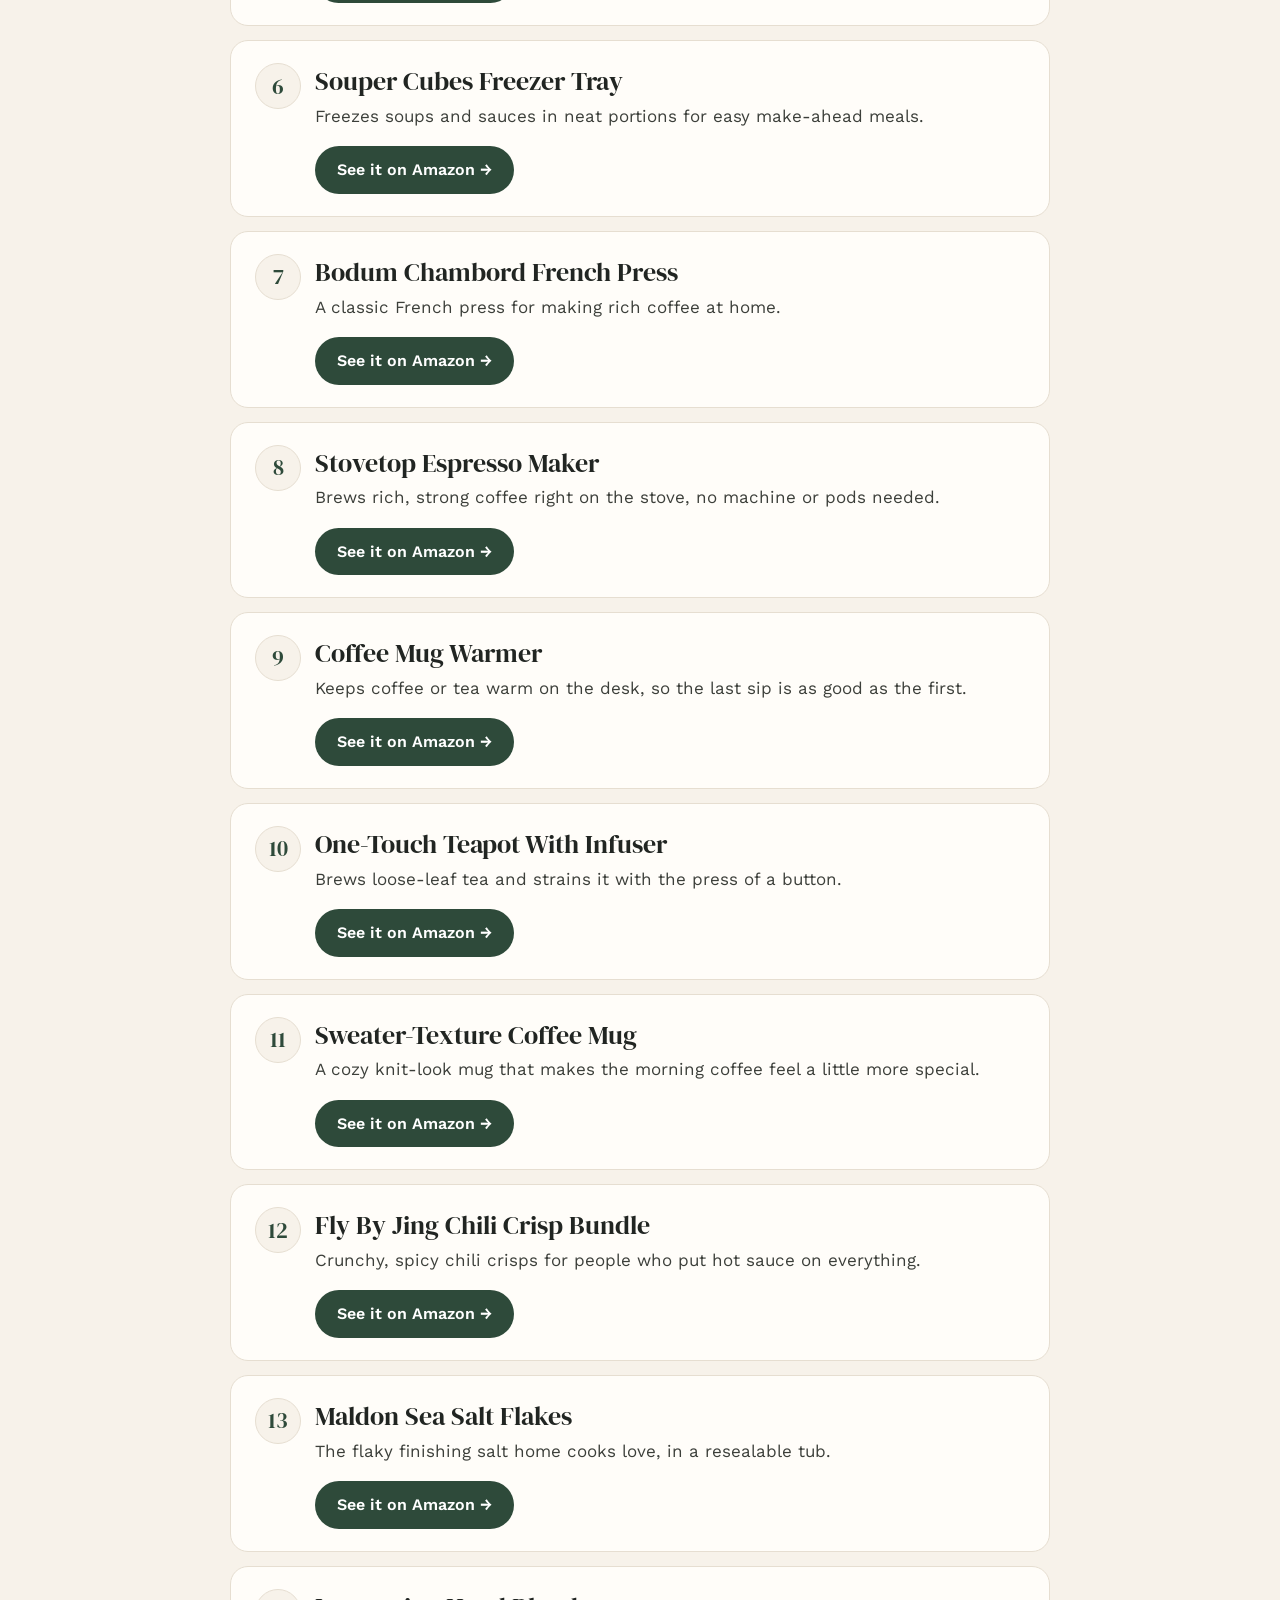
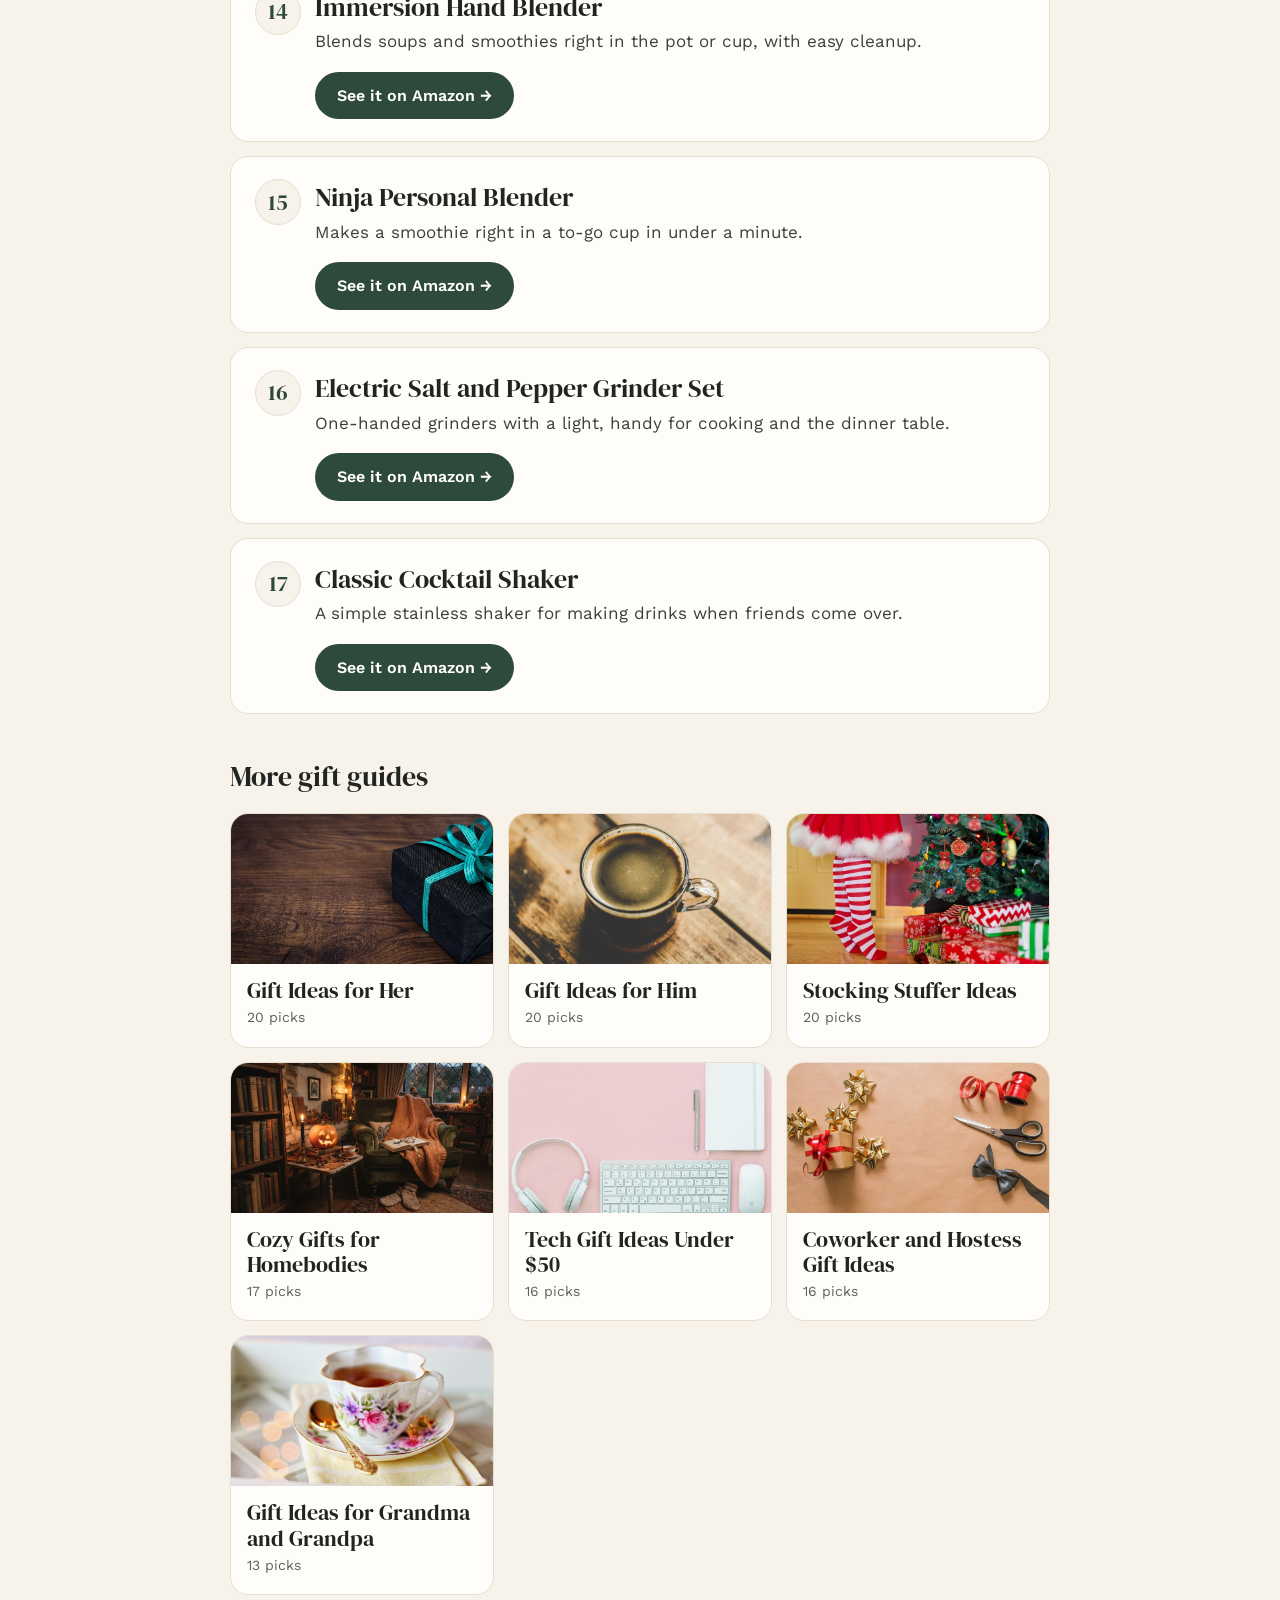
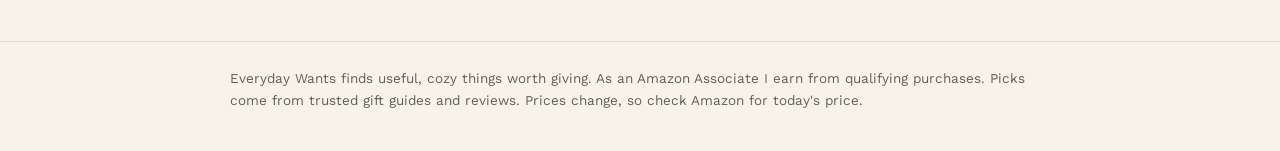
==== commit 3f81281b: "Nov 12 guide update" ====
--- a/coffee-and-foodie-gifts/index.html
+++ b/coffee-and-foodie-gifts/index.html
@@ -7,6 +7,6 @@
 <header class="top"><div class="wrap"><a class="brand" href="/">everyday wants</a><a class="navlink" href="/#guides">Gift guides</a></div></header>
 <div class="disc"><div class="wrap">As an Amazon Associate I earn from qualifying purchases. Picks come from trusted gift guides and reviews. Prices change, so check Amazon for today's price.</div></div>
 <main class="wrap"><section class="hero"><img src="/img/coffee-and-foodie-gifts.jpg" alt=""><div class="shade"></div><div class="txt"><div class="eyebrow">Gift guide</div><h1>Gifts for Coffee Lovers and Foodies</h1></div></section>
-<p class="intro">Gifts for the person who loves their morning coffee or spends weekends in the kitchen.</p><p class="meta">16 picks · updated Nov 11, 2026</p>
-<ol class="picks"><li id="B09L3FH1F5"><h2>Sushi Making Kit</h2><p>A beginner sushi-making kit with rolling tools, a fun gift for a best friend or foodie who loves a night in.</p><a class="btn" href="https://www.amazon.com/dp/B09L3FH1F5?tag=everydaywa08c-20" target="_blank" rel="sponsored nofollow noopener">See it on Amazon &rarr;</a></li><li id="B000EVIWS2"><h2>Wooden Salt Cellar</h2><p>A wooden salt cellar with a lid that keeps salt within pinch-reach by the stove, a simple gift for home cooks and foodies.</p><a class="btn" href="https://www.amazon.com/dp/B000EVIWS2?tag=everydaywa08c-20" target="_blank" rel="sponsored nofollow noopener">See it on Amazon &rarr;</a></li><li id="B0D1MH6X1Q"><h2>Cold Brew Coffee Maker</h2><p>A pitcher-style cold brew maker with a mesh filter, a good pick for a dad who drinks iced coffee at home.</p><a class="btn" href="https://www.amazon.com/dp/B0D1MH6X1Q?tag=everydaywa08c-20" target="_blank" rel="sponsored nofollow noopener">See it on Amazon &rarr;</a></li><li id="B0D9NTKS7R"><h2>Matcha Whisk and Bowl Set</h2><p>A ceramic matcha bowl with a bamboo whisk, scoop and sifter, a thoughtful pick for tea lovers who want to make matcha at home.</p><a class="btn" href="https://www.amazon.com/dp/B0D9NTKS7R?tag=everydaywa08c-20" target="_blank" rel="sponsored nofollow noopener">See it on Amazon &rarr;</a></li><li id="B07GSSSTY9"><h2>Souper Cubes Freezer Tray</h2><p>Freezes soups and sauces in neat portions for easy make-ahead meals.</p><a class="btn" href="https://www.amazon.com/dp/B07GSSSTY9?tag=everydaywa08c-20" target="_blank" rel="sponsored nofollow noopener">See it on Amazon &rarr;</a></li><li id="B00008XEWG"><h2>Bodum Chambord French Press</h2><p>A classic French press for making rich coffee at home.</p><a class="btn" href="https://www.amazon.com/dp/B00008XEWG?tag=everydaywa08c-20" target="_blank" rel="sponsored nofollow noopener">See it on Amazon &rarr;</a></li><li id="B001J1L59E"><h2>Stovetop Espresso Maker</h2><p>Brews rich, strong coffee right on the stove, no machine or pods needed.</p><a class="btn" href="https://www.amazon.com/dp/B001J1L59E?tag=everydaywa08c-20" target="_blank" rel="sponsored nofollow noopener">See it on Amazon &rarr;</a></li><li id="B07SW2YDMM"><h2>Coffee Mug Warmer</h2><p>Keeps coffee or tea warm on the desk, so the last sip is as good as the first.</p><a class="btn" href="https://www.amazon.com/dp/B07SW2YDMM?tag=everydaywa08c-20" target="_blank" rel="sponsored nofollow noopener">See it on Amazon &rarr;</a></li><li id="B01M1URK12"><h2>One-Touch Teapot With Infuser</h2><p>Brews loose-leaf tea and strains it with the press of a button.</p><a class="btn" href="https://www.amazon.com/dp/B01M1URK12?tag=everydaywa08c-20" target="_blank" rel="sponsored nofollow noopener">See it on Amazon &rarr;</a></li><li id="B0FP87P9DR"><h2>Sweater-Texture Coffee Mug</h2><p>A cozy knit-look mug that makes the morning coffee feel a little more special.</p><a class="btn" href="https://www.amazon.com/dp/B0FP87P9DR?tag=everydaywa08c-20" target="_blank" rel="sponsored nofollow noopener">See it on Amazon &rarr;</a></li><li id="B0D5KG4DK6"><h2>Fly By Jing Chili Crisp Bundle</h2><p>Crunchy, spicy chili crisps for people who put hot sauce on everything.</p><a class="btn" href="https://www.amazon.com/dp/B0D5KG4DK6?tag=everydaywa08c-20" target="_blank" rel="sponsored nofollow noopener">See it on Amazon &rarr;</a></li><li id="B086XGH24W"><h2>Maldon Sea Salt Flakes</h2><p>The flaky finishing salt home cooks love, in a resealable tub.</p><a class="btn" href="https://www.amazon.com/dp/B086XGH24W?tag=everydaywa08c-20" target="_blank" rel="sponsored nofollow noopener">See it on Amazon &rarr;</a></li><li id="B075X1KPLZ"><h2>Immersion Hand Blender</h2><p>Blends soups and smoothies right in the pot or cup, with easy cleanup.</p><a class="btn" href="https://www.amazon.com/dp/B075X1KPLZ?tag=everydaywa08c-20" target="_blank" rel="sponsored nofollow noopener">See it on Amazon &rarr;</a></li><li id="B01FHOWYA2"><h2>Ninja Personal Blender</h2><p>Makes a smoothie right in a to-go cup in under a minute.</p><a class="btn" href="https://www.amazon.com/dp/B01FHOWYA2?tag=everydaywa08c-20" target="_blank" rel="sponsored nofollow noopener">See it on Amazon &rarr;</a></li><li id="B085NDYY1P"><h2>Electric Salt and Pepper Grinder Set</h2><p>One-handed grinders with a light, handy for cooking and the dinner table.</p><a class="btn" href="https://www.amazon.com/dp/B085NDYY1P?tag=everydaywa08c-20" target="_blank" rel="sponsored nofollow noopener">See it on Amazon &rarr;</a></li><li id="B002J6FA5S"><h2>Classic Cocktail Shaker</h2><p>A simple stainless shaker for making drinks when friends come over.</p><a class="btn" href="https://www.amazon.com/dp/B002J6FA5S?tag=everydaywa08c-20" target="_blank" rel="sponsored nofollow noopener">See it on Amazon &rarr;</a></li></ol><section class="more"><h3>More gift guides</h3><div class="grid"><a class="card" href="/gifts-for-her/"><img src="/img/gifts-for-her.jpg" alt="" loading="lazy"><div><b>Gift Ideas for Her</b><span>20 picks</span></div></a><a class="card" href="/gifts-for-him/"><img src="/img/gifts-for-him.jpg" alt="" loading="lazy"><div><b>Gift Ideas for Him</b><span>20 picks</span></div></a><a class="card" href="/stocking-stuffers/"><img src="/img/stocking-stuffers.jpg" alt="" loading="lazy"><div><b>Stocking Stuffer Ideas</b><span>20 picks</span></div></a><a class="card" href="/cozy-gifts/"><img src="/img/cozy-gifts.jpg" alt="" loading="lazy"><div><b>Cozy Gifts for Homebodies</b><span>15 picks</span></div></a><a class="card" href="/tech-gifts/"><img src="/img/tech-gifts.jpg" alt="" loading="lazy"><div><b>Tech Gift Ideas Under $50</b><span>16 picks</span></div></a><a class="card" href="/coworker-and-hostess-gifts/"><img src="/img/coworker-and-hostess-gifts.jpg" alt="" loading="lazy"><div><b>Coworker and Hostess Gift Ideas</b><span>16 picks</span></div></a><a class="card" href="/gifts-for-grandparents/"><img src="/img/gifts-for-grandparents.jpg" alt="" loading="lazy"><div><b>Gift Ideas for Grandma and Grandpa</b><span>13 picks</span></div></a></div></section></main>
+<p class="intro">Gifts for the person who loves their morning coffee or spends weekends in the kitchen.</p><p class="meta">17 picks · updated Nov 12, 2026</p>
+<ol class="picks"><li id="B0B7ZM1DM9"><h2>12-Day Coffee Sampler</h2><p>A 12-day countdown of different flavored coffees from Door County Coffee, a fun holiday gift for coffee lovers who like to try something new.</p><a class="btn" href="https://www.amazon.com/dp/B0B7ZM1DM9?tag=everydaywa08c-20" target="_blank" rel="sponsored nofollow noopener">See it on Amazon &rarr;</a></li><li id="B09L3FH1F5"><h2>Sushi Making Kit</h2><p>A beginner sushi-making kit with rolling tools, a fun gift for a best friend or foodie who loves a night in.</p><a class="btn" href="https://www.amazon.com/dp/B09L3FH1F5?tag=everydaywa08c-20" target="_blank" rel="sponsored nofollow noopener">See it on Amazon &rarr;</a></li><li id="B000EVIWS2"><h2>Wooden Salt Cellar</h2><p>A wooden salt cellar with a lid that keeps salt within pinch-reach by the stove, a simple gift for home cooks and foodies.</p><a class="btn" href="https://www.amazon.com/dp/B000EVIWS2?tag=everydaywa08c-20" target="_blank" rel="sponsored nofollow noopener">See it on Amazon &rarr;</a></li><li id="B0D1MH6X1Q"><h2>Cold Brew Coffee Maker</h2><p>A pitcher-style cold brew maker with a mesh filter, a good pick for a dad who drinks iced coffee at home.</p><a class="btn" href="https://www.amazon.com/dp/B0D1MH6X1Q?tag=everydaywa08c-20" target="_blank" rel="sponsored nofollow noopener">See it on Amazon &rarr;</a></li><li id="B0D9NTKS7R"><h2>Matcha Whisk and Bowl Set</h2><p>A ceramic matcha bowl with a bamboo whisk, scoop and sifter, a thoughtful pick for tea lovers who want to make matcha at home.</p><a class="btn" href="https://www.amazon.com/dp/B0D9NTKS7R?tag=everydaywa08c-20" target="_blank" rel="sponsored nofollow noopener">See it on Amazon &rarr;</a></li><li id="B07GSSSTY9"><h2>Souper Cubes Freezer Tray</h2><p>Freezes soups and sauces in neat portions for easy make-ahead meals.</p><a class="btn" href="https://www.amazon.com/dp/B07GSSSTY9?tag=everydaywa08c-20" target="_blank" rel="sponsored nofollow noopener">See it on Amazon &rarr;</a></li><li id="B00008XEWG"><h2>Bodum Chambord French Press</h2><p>A classic French press for making rich coffee at home.</p><a class="btn" href="https://www.amazon.com/dp/B00008XEWG?tag=everydaywa08c-20" target="_blank" rel="sponsored nofollow noopener">See it on Amazon &rarr;</a></li><li id="B001J1L59E"><h2>Stovetop Espresso Maker</h2><p>Brews rich, strong coffee right on the stove, no machine or pods needed.</p><a class="btn" href="https://www.amazon.com/dp/B001J1L59E?tag=everydaywa08c-20" target="_blank" rel="sponsored nofollow noopener">See it on Amazon &rarr;</a></li><li id="B07SW2YDMM"><h2>Coffee Mug Warmer</h2><p>Keeps coffee or tea warm on the desk, so the last sip is as good as the first.</p><a class="btn" href="https://www.amazon.com/dp/B07SW2YDMM?tag=everydaywa08c-20" target="_blank" rel="sponsored nofollow noopener">See it on Amazon &rarr;</a></li><li id="B01M1URK12"><h2>One-Touch Teapot With Infuser</h2><p>Brews loose-leaf tea and strains it with the press of a button.</p><a class="btn" href="https://www.amazon.com/dp/B01M1URK12?tag=everydaywa08c-20" target="_blank" rel="sponsored nofollow noopener">See it on Amazon &rarr;</a></li><li id="B0FP87P9DR"><h2>Sweater-Texture Coffee Mug</h2><p>A cozy knit-look mug that makes the morning coffee feel a little more special.</p><a class="btn" href="https://www.amazon.com/dp/B0FP87P9DR?tag=everydaywa08c-20" target="_blank" rel="sponsored nofollow noopener">See it on Amazon &rarr;</a></li><li id="B0D5KG4DK6"><h2>Fly By Jing Chili Crisp Bundle</h2><p>Crunchy, spicy chili crisps for people who put hot sauce on everything.</p><a class="btn" href="https://www.amazon.com/dp/B0D5KG4DK6?tag=everydaywa08c-20" target="_blank" rel="sponsored nofollow noopener">See it on Amazon &rarr;</a></li><li id="B086XGH24W"><h2>Maldon Sea Salt Flakes</h2><p>The flaky finishing salt home cooks love, in a resealable tub.</p><a class="btn" href="https://www.amazon.com/dp/B086XGH24W?tag=everydaywa08c-20" target="_blank" rel="sponsored nofollow noopener">See it on Amazon &rarr;</a></li><li id="B075X1KPLZ"><h2>Immersion Hand Blender</h2><p>Blends soups and smoothies right in the pot or cup, with easy cleanup.</p><a class="btn" href="https://www.amazon.com/dp/B075X1KPLZ?tag=everydaywa08c-20" target="_blank" rel="sponsored nofollow noopener">See it on Amazon &rarr;</a></li><li id="B01FHOWYA2"><h2>Ninja Personal Blender</h2><p>Makes a smoothie right in a to-go cup in under a minute.</p><a class="btn" href="https://www.amazon.com/dp/B01FHOWYA2?tag=everydaywa08c-20" target="_blank" rel="sponsored nofollow noopener">See it on Amazon &rarr;</a></li><li id="B085NDYY1P"><h2>Electric Salt and Pepper Grinder Set</h2><p>One-handed grinders with a light, handy for cooking and the dinner table.</p><a class="btn" href="https://www.amazon.com/dp/B085NDYY1P?tag=everydaywa08c-20" target="_blank" rel="sponsored nofollow noopener">See it on Amazon &rarr;</a></li><li id="B002J6FA5S"><h2>Classic Cocktail Shaker</h2><p>A simple stainless shaker for making drinks when friends come over.</p><a class="btn" href="https://www.amazon.com/dp/B002J6FA5S?tag=everydaywa08c-20" target="_blank" rel="sponsored nofollow noopener">See it on Amazon &rarr;</a></li></ol><section class="more"><h3>More gift guides</h3><div class="grid"><a class="card" href="/gifts-for-her/"><img src="/img/gifts-for-her.jpg" alt="" loading="lazy"><div><b>Gift Ideas for Her</b><span>20 picks</span></div></a><a class="card" href="/gifts-for-him/"><img src="/img/gifts-for-him.jpg" alt="" loading="lazy"><div><b>Gift Ideas for Him</b><span>20 picks</span></div></a><a class="card" href="/stocking-stuffers/"><img src="/img/stocking-stuffers.jpg" alt="" loading="lazy"><div><b>Stocking Stuffer Ideas</b><span>20 picks</span></div></a><a class="card" href="/cozy-gifts/"><img src="/img/cozy-gifts.jpg" alt="" loading="lazy"><div><b>Cozy Gifts for Homebodies</b><span>17 picks</span></div></a><a class="card" href="/tech-gifts/"><img src="/img/tech-gifts.jpg" alt="" loading="lazy"><div><b>Tech Gift Ideas Under $50</b><span>16 picks</span></div></a><a class="card" href="/coworker-and-hostess-gifts/"><img src="/img/coworker-and-hostess-gifts.jpg" alt="" loading="lazy"><div><b>Coworker and Hostess Gift Ideas</b><span>16 picks</span></div></a><a class="card" href="/gifts-for-grandparents/"><img src="/img/gifts-for-grandparents.jpg" alt="" loading="lazy"><div><b>Gift Ideas for Grandma and Grandpa</b><span>13 picks</span></div></a></div></section></main>
 <footer><div class="wrap">Everyday Wants finds useful, cozy things worth giving. As an Amazon Associate I earn from qualifying purchases. Picks come from trusted gift guides and reviews. Prices change, so check Amazon for today's price.</div></footer></body></html>
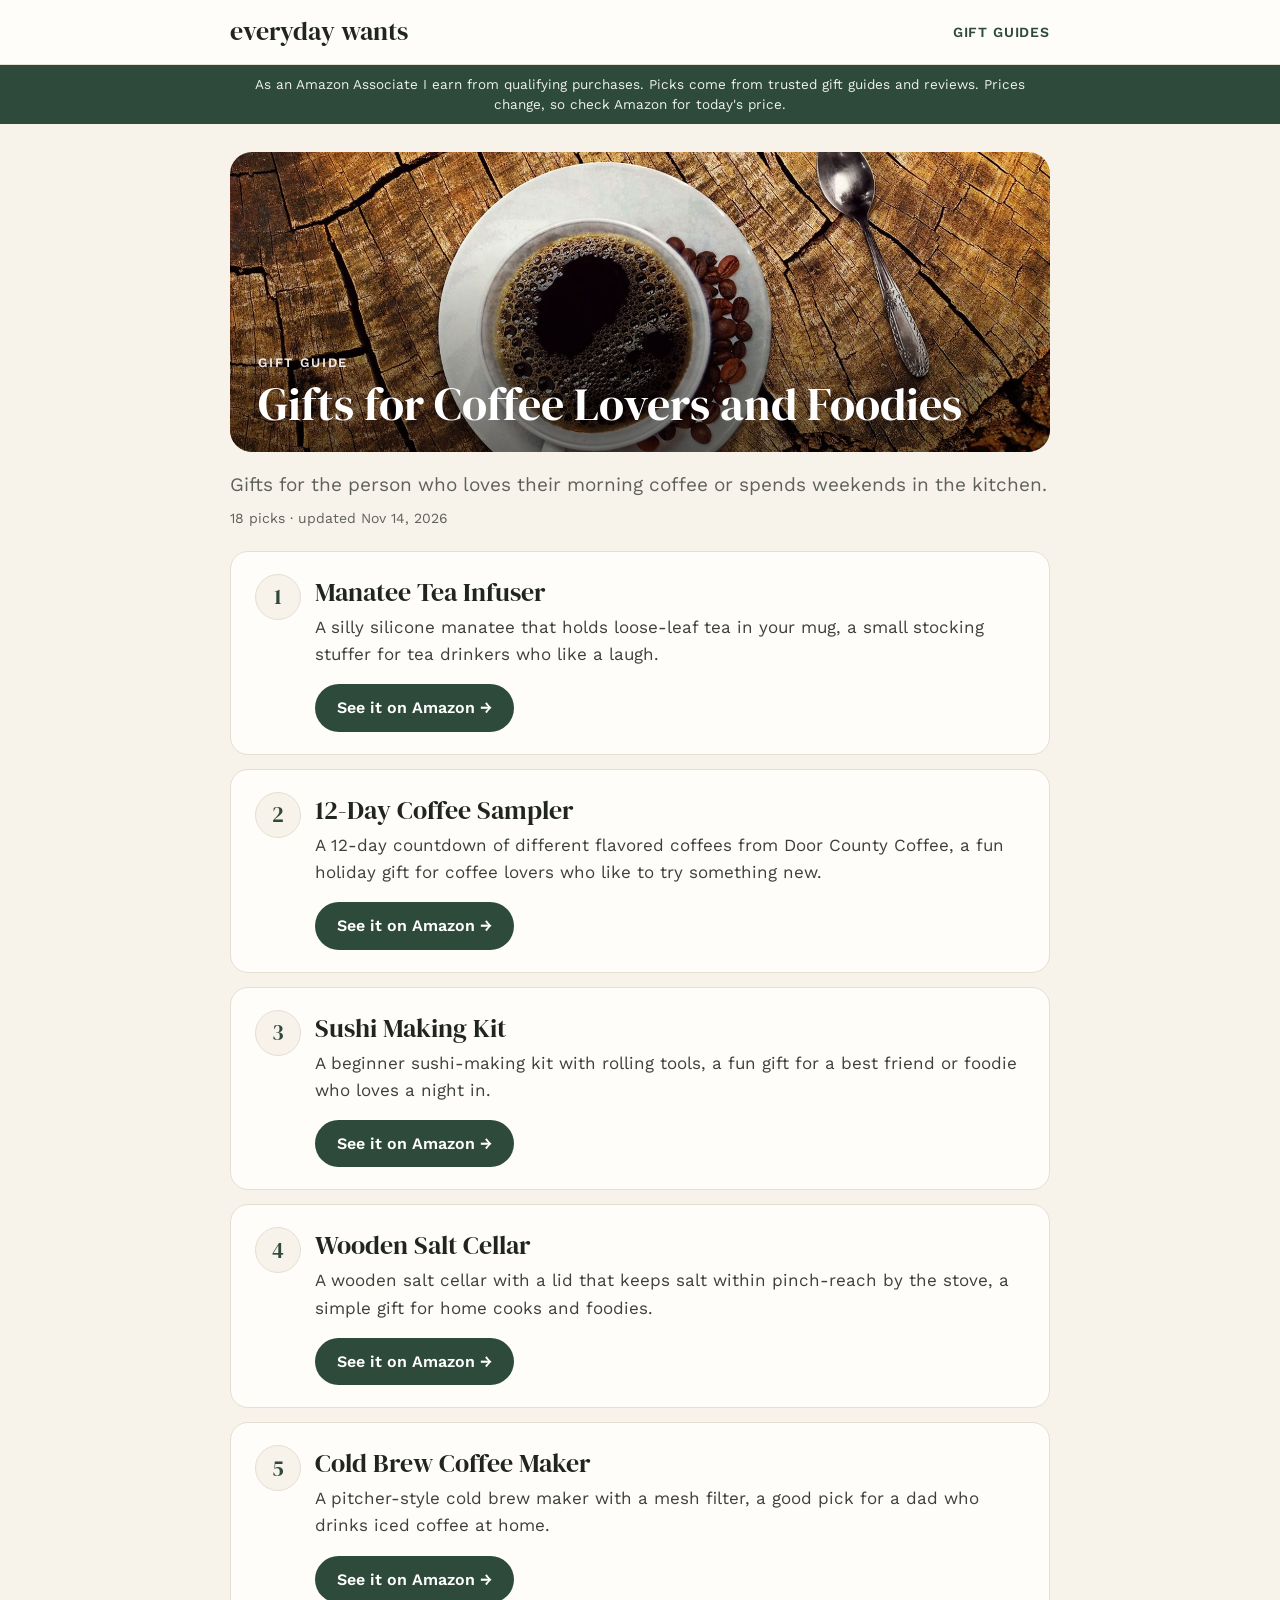
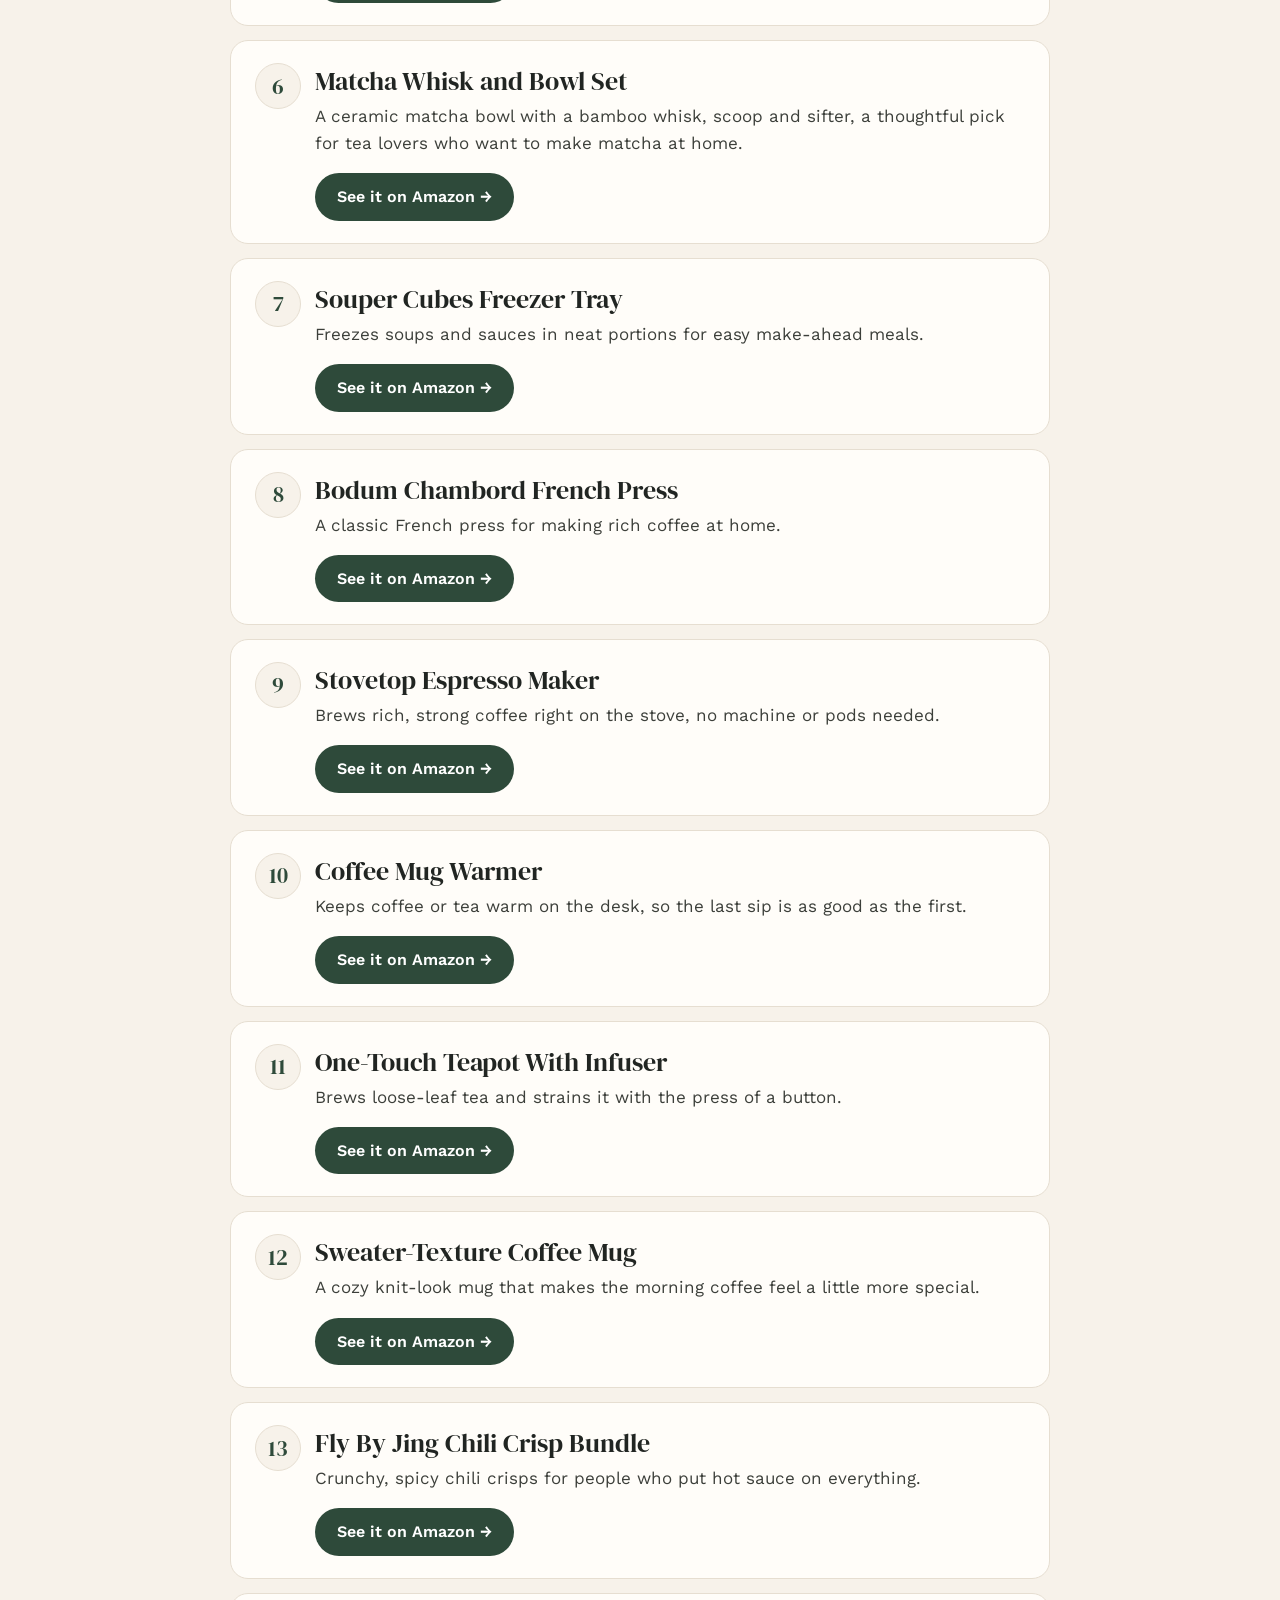
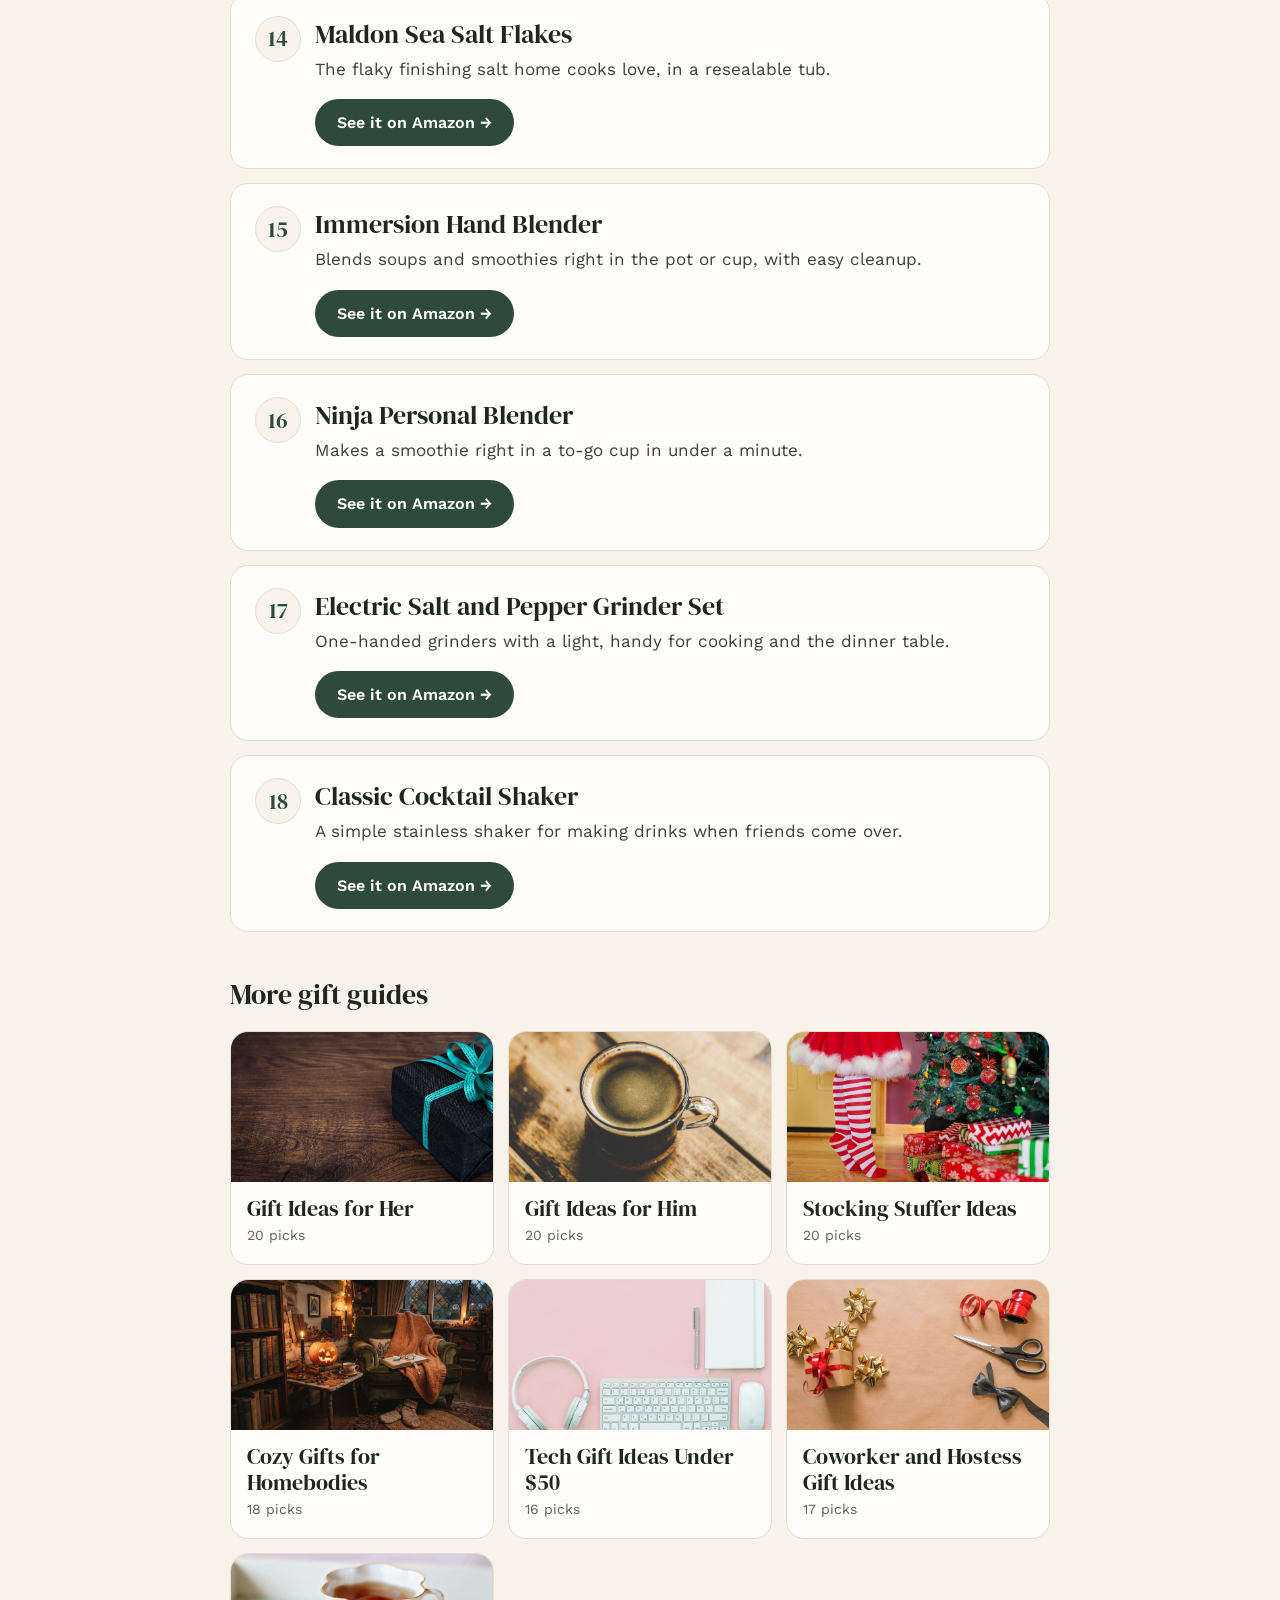
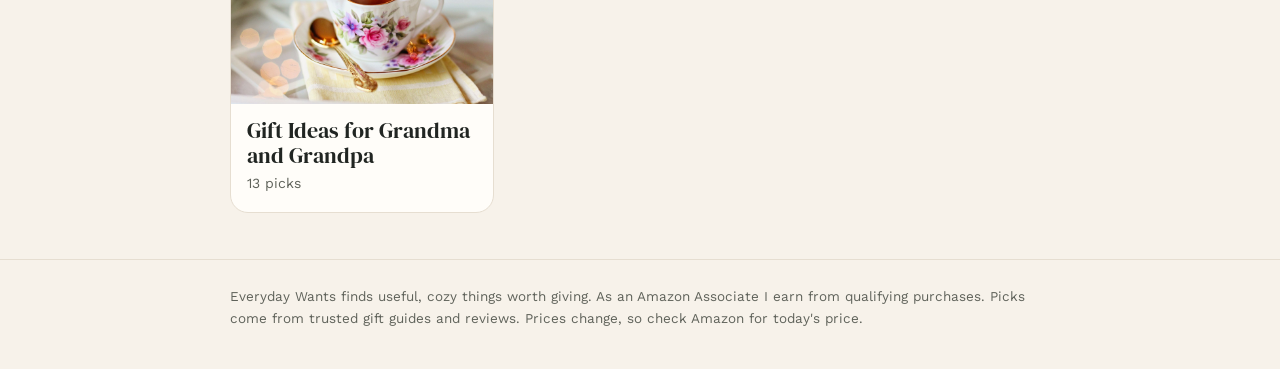
==== commit b437c12b: "Gift guides: add Nov 14 picks" ====
--- a/coffee-and-foodie-gifts/index.html
+++ b/coffee-and-foodie-gifts/index.html
@@ -7,6 +7,6 @@
 <header class="top"><div class="wrap"><a class="brand" href="/">everyday wants</a><a class="navlink" href="/#guides">Gift guides</a></div></header>
 <div class="disc"><div class="wrap">As an Amazon Associate I earn from qualifying purchases. Picks come from trusted gift guides and reviews. Prices change, so check Amazon for today's price.</div></div>
 <main class="wrap"><section class="hero"><img src="/img/coffee-and-foodie-gifts.jpg" alt=""><div class="shade"></div><div class="txt"><div class="eyebrow">Gift guide</div><h1>Gifts for Coffee Lovers and Foodies</h1></div></section>
-<p class="intro">Gifts for the person who loves their morning coffee or spends weekends in the kitchen.</p><p class="meta">17 picks · updated Nov 12, 2026</p>
-<ol class="picks"><li id="B0B7ZM1DM9"><h2>12-Day Coffee Sampler</h2><p>A 12-day countdown of different flavored coffees from Door County Coffee, a fun holiday gift for coffee lovers who like to try something new.</p><a class="btn" href="https://www.amazon.com/dp/B0B7ZM1DM9?tag=everydaywa08c-20" target="_blank" rel="sponsored nofollow noopener">See it on Amazon &rarr;</a></li><li id="B09L3FH1F5"><h2>Sushi Making Kit</h2><p>A beginner sushi-making kit with rolling tools, a fun gift for a best friend or foodie who loves a night in.</p><a class="btn" href="https://www.amazon.com/dp/B09L3FH1F5?tag=everydaywa08c-20" target="_blank" rel="sponsored nofollow noopener">See it on Amazon &rarr;</a></li><li id="B000EVIWS2"><h2>Wooden Salt Cellar</h2><p>A wooden salt cellar with a lid that keeps salt within pinch-reach by the stove, a simple gift for home cooks and foodies.</p><a class="btn" href="https://www.amazon.com/dp/B000EVIWS2?tag=everydaywa08c-20" target="_blank" rel="sponsored nofollow noopener">See it on Amazon &rarr;</a></li><li id="B0D1MH6X1Q"><h2>Cold Brew Coffee Maker</h2><p>A pitcher-style cold brew maker with a mesh filter, a good pick for a dad who drinks iced coffee at home.</p><a class="btn" href="https://www.amazon.com/dp/B0D1MH6X1Q?tag=everydaywa08c-20" target="_blank" rel="sponsored nofollow noopener">See it on Amazon &rarr;</a></li><li id="B0D9NTKS7R"><h2>Matcha Whisk and Bowl Set</h2><p>A ceramic matcha bowl with a bamboo whisk, scoop and sifter, a thoughtful pick for tea lovers who want to make matcha at home.</p><a class="btn" href="https://www.amazon.com/dp/B0D9NTKS7R?tag=everydaywa08c-20" target="_blank" rel="sponsored nofollow noopener">See it on Amazon &rarr;</a></li><li id="B07GSSSTY9"><h2>Souper Cubes Freezer Tray</h2><p>Freezes soups and sauces in neat portions for easy make-ahead meals.</p><a class="btn" href="https://www.amazon.com/dp/B07GSSSTY9?tag=everydaywa08c-20" target="_blank" rel="sponsored nofollow noopener">See it on Amazon &rarr;</a></li><li id="B00008XEWG"><h2>Bodum Chambord French Press</h2><p>A classic French press for making rich coffee at home.</p><a class="btn" href="https://www.amazon.com/dp/B00008XEWG?tag=everydaywa08c-20" target="_blank" rel="sponsored nofollow noopener">See it on Amazon &rarr;</a></li><li id="B001J1L59E"><h2>Stovetop Espresso Maker</h2><p>Brews rich, strong coffee right on the stove, no machine or pods needed.</p><a class="btn" href="https://www.amazon.com/dp/B001J1L59E?tag=everydaywa08c-20" target="_blank" rel="sponsored nofollow noopener">See it on Amazon &rarr;</a></li><li id="B07SW2YDMM"><h2>Coffee Mug Warmer</h2><p>Keeps coffee or tea warm on the desk, so the last sip is as good as the first.</p><a class="btn" href="https://www.amazon.com/dp/B07SW2YDMM?tag=everydaywa08c-20" target="_blank" rel="sponsored nofollow noopener">See it on Amazon &rarr;</a></li><li id="B01M1URK12"><h2>One-Touch Teapot With Infuser</h2><p>Brews loose-leaf tea and strains it with the press of a button.</p><a class="btn" href="https://www.amazon.com/dp/B01M1URK12?tag=everydaywa08c-20" target="_blank" rel="sponsored nofollow noopener">See it on Amazon &rarr;</a></li><li id="B0FP87P9DR"><h2>Sweater-Texture Coffee Mug</h2><p>A cozy knit-look mug that makes the morning coffee feel a little more special.</p><a class="btn" href="https://www.amazon.com/dp/B0FP87P9DR?tag=everydaywa08c-20" target="_blank" rel="sponsored nofollow noopener">See it on Amazon &rarr;</a></li><li id="B0D5KG4DK6"><h2>Fly By Jing Chili Crisp Bundle</h2><p>Crunchy, spicy chili crisps for people who put hot sauce on everything.</p><a class="btn" href="https://www.amazon.com/dp/B0D5KG4DK6?tag=everydaywa08c-20" target="_blank" rel="sponsored nofollow noopener">See it on Amazon &rarr;</a></li><li id="B086XGH24W"><h2>Maldon Sea Salt Flakes</h2><p>The flaky finishing salt home cooks love, in a resealable tub.</p><a class="btn" href="https://www.amazon.com/dp/B086XGH24W?tag=everydaywa08c-20" target="_blank" rel="sponsored nofollow noopener">See it on Amazon &rarr;</a></li><li id="B075X1KPLZ"><h2>Immersion Hand Blender</h2><p>Blends soups and smoothies right in the pot or cup, with easy cleanup.</p><a class="btn" href="https://www.amazon.com/dp/B075X1KPLZ?tag=everydaywa08c-20" target="_blank" rel="sponsored nofollow noopener">See it on Amazon &rarr;</a></li><li id="B01FHOWYA2"><h2>Ninja Personal Blender</h2><p>Makes a smoothie right in a to-go cup in under a minute.</p><a class="btn" href="https://www.amazon.com/dp/B01FHOWYA2?tag=everydaywa08c-20" target="_blank" rel="sponsored nofollow noopener">See it on Amazon &rarr;</a></li><li id="B085NDYY1P"><h2>Electric Salt and Pepper Grinder Set</h2><p>One-handed grinders with a light, handy for cooking and the dinner table.</p><a class="btn" href="https://www.amazon.com/dp/B085NDYY1P?tag=everydaywa08c-20" target="_blank" rel="sponsored nofollow noopener">See it on Amazon &rarr;</a></li><li id="B002J6FA5S"><h2>Classic Cocktail Shaker</h2><p>A simple stainless shaker for making drinks when friends come over.</p><a class="btn" href="https://www.amazon.com/dp/B002J6FA5S?tag=everydaywa08c-20" target="_blank" rel="sponsored nofollow noopener">See it on Amazon &rarr;</a></li></ol><section class="more"><h3>More gift guides</h3><div class="grid"><a class="card" href="/gifts-for-her/"><img src="/img/gifts-for-her.jpg" alt="" loading="lazy"><div><b>Gift Ideas for Her</b><span>20 picks</span></div></a><a class="card" href="/gifts-for-him/"><img src="/img/gifts-for-him.jpg" alt="" loading="lazy"><div><b>Gift Ideas for Him</b><span>20 picks</span></div></a><a class="card" href="/stocking-stuffers/"><img src="/img/stocking-stuffers.jpg" alt="" loading="lazy"><div><b>Stocking Stuffer Ideas</b><span>20 picks</span></div></a><a class="card" href="/cozy-gifts/"><img src="/img/cozy-gifts.jpg" alt="" loading="lazy"><div><b>Cozy Gifts for Homebodies</b><span>17 picks</span></div></a><a class="card" href="/tech-gifts/"><img src="/img/tech-gifts.jpg" alt="" loading="lazy"><div><b>Tech Gift Ideas Under $50</b><span>16 picks</span></div></a><a class="card" href="/coworker-and-hostess-gifts/"><img src="/img/coworker-and-hostess-gifts.jpg" alt="" loading="lazy"><div><b>Coworker and Hostess Gift Ideas</b><span>16 picks</span></div></a><a class="card" href="/gifts-for-grandparents/"><img src="/img/gifts-for-grandparents.jpg" alt="" loading="lazy"><div><b>Gift Ideas for Grandma and Grandpa</b><span>13 picks</span></div></a></div></section></main>
+<p class="intro">Gifts for the person who loves their morning coffee or spends weekends in the kitchen.</p><p class="meta">18 picks · updated Nov 14, 2026</p>
+<ol class="picks"><li id="B00B5EE0A6"><h2>Manatee Tea Infuser</h2><p>A silly silicone manatee that holds loose-leaf tea in your mug, a small stocking stuffer for tea drinkers who like a laugh.</p><a class="btn" href="https://www.amazon.com/dp/B00B5EE0A6?tag=everydaywa08c-20" target="_blank" rel="sponsored nofollow noopener">See it on Amazon &rarr;</a></li><li id="B0B7ZM1DM9"><h2>12-Day Coffee Sampler</h2><p>A 12-day countdown of different flavored coffees from Door County Coffee, a fun holiday gift for coffee lovers who like to try something new.</p><a class="btn" href="https://www.amazon.com/dp/B0B7ZM1DM9?tag=everydaywa08c-20" target="_blank" rel="sponsored nofollow noopener">See it on Amazon &rarr;</a></li><li id="B09L3FH1F5"><h2>Sushi Making Kit</h2><p>A beginner sushi-making kit with rolling tools, a fun gift for a best friend or foodie who loves a night in.</p><a class="btn" href="https://www.amazon.com/dp/B09L3FH1F5?tag=everydaywa08c-20" target="_blank" rel="sponsored nofollow noopener">See it on Amazon &rarr;</a></li><li id="B000EVIWS2"><h2>Wooden Salt Cellar</h2><p>A wooden salt cellar with a lid that keeps salt within pinch-reach by the stove, a simple gift for home cooks and foodies.</p><a class="btn" href="https://www.amazon.com/dp/B000EVIWS2?tag=everydaywa08c-20" target="_blank" rel="sponsored nofollow noopener">See it on Amazon &rarr;</a></li><li id="B0D1MH6X1Q"><h2>Cold Brew Coffee Maker</h2><p>A pitcher-style cold brew maker with a mesh filter, a good pick for a dad who drinks iced coffee at home.</p><a class="btn" href="https://www.amazon.com/dp/B0D1MH6X1Q?tag=everydaywa08c-20" target="_blank" rel="sponsored nofollow noopener">See it on Amazon &rarr;</a></li><li id="B0D9NTKS7R"><h2>Matcha Whisk and Bowl Set</h2><p>A ceramic matcha bowl with a bamboo whisk, scoop and sifter, a thoughtful pick for tea lovers who want to make matcha at home.</p><a class="btn" href="https://www.amazon.com/dp/B0D9NTKS7R?tag=everydaywa08c-20" target="_blank" rel="sponsored nofollow noopener">See it on Amazon &rarr;</a></li><li id="B07GSSSTY9"><h2>Souper Cubes Freezer Tray</h2><p>Freezes soups and sauces in neat portions for easy make-ahead meals.</p><a class="btn" href="https://www.amazon.com/dp/B07GSSSTY9?tag=everydaywa08c-20" target="_blank" rel="sponsored nofollow noopener">See it on Amazon &rarr;</a></li><li id="B00008XEWG"><h2>Bodum Chambord French Press</h2><p>A classic French press for making rich coffee at home.</p><a class="btn" href="https://www.amazon.com/dp/B00008XEWG?tag=everydaywa08c-20" target="_blank" rel="sponsored nofollow noopener">See it on Amazon &rarr;</a></li><li id="B001J1L59E"><h2>Stovetop Espresso Maker</h2><p>Brews rich, strong coffee right on the stove, no machine or pods needed.</p><a class="btn" href="https://www.amazon.com/dp/B001J1L59E?tag=everydaywa08c-20" target="_blank" rel="sponsored nofollow noopener">See it on Amazon &rarr;</a></li><li id="B07SW2YDMM"><h2>Coffee Mug Warmer</h2><p>Keeps coffee or tea warm on the desk, so the last sip is as good as the first.</p><a class="btn" href="https://www.amazon.com/dp/B07SW2YDMM?tag=everydaywa08c-20" target="_blank" rel="sponsored nofollow noopener">See it on Amazon &rarr;</a></li><li id="B01M1URK12"><h2>One-Touch Teapot With Infuser</h2><p>Brews loose-leaf tea and strains it with the press of a button.</p><a class="btn" href="https://www.amazon.com/dp/B01M1URK12?tag=everydaywa08c-20" target="_blank" rel="sponsored nofollow noopener">See it on Amazon &rarr;</a></li><li id="B0FP87P9DR"><h2>Sweater-Texture Coffee Mug</h2><p>A cozy knit-look mug that makes the morning coffee feel a little more special.</p><a class="btn" href="https://www.amazon.com/dp/B0FP87P9DR?tag=everydaywa08c-20" target="_blank" rel="sponsored nofollow noopener">See it on Amazon &rarr;</a></li><li id="B0D5KG4DK6"><h2>Fly By Jing Chili Crisp Bundle</h2><p>Crunchy, spicy chili crisps for people who put hot sauce on everything.</p><a class="btn" href="https://www.amazon.com/dp/B0D5KG4DK6?tag=everydaywa08c-20" target="_blank" rel="sponsored nofollow noopener">See it on Amazon &rarr;</a></li><li id="B086XGH24W"><h2>Maldon Sea Salt Flakes</h2><p>The flaky finishing salt home cooks love, in a resealable tub.</p><a class="btn" href="https://www.amazon.com/dp/B086XGH24W?tag=everydaywa08c-20" target="_blank" rel="sponsored nofollow noopener">See it on Amazon &rarr;</a></li><li id="B075X1KPLZ"><h2>Immersion Hand Blender</h2><p>Blends soups and smoothies right in the pot or cup, with easy cleanup.</p><a class="btn" href="https://www.amazon.com/dp/B075X1KPLZ?tag=everydaywa08c-20" target="_blank" rel="sponsored nofollow noopener">See it on Amazon &rarr;</a></li><li id="B01FHOWYA2"><h2>Ninja Personal Blender</h2><p>Makes a smoothie right in a to-go cup in under a minute.</p><a class="btn" href="https://www.amazon.com/dp/B01FHOWYA2?tag=everydaywa08c-20" target="_blank" rel="sponsored nofollow noopener">See it on Amazon &rarr;</a></li><li id="B085NDYY1P"><h2>Electric Salt and Pepper Grinder Set</h2><p>One-handed grinders with a light, handy for cooking and the dinner table.</p><a class="btn" href="https://www.amazon.com/dp/B085NDYY1P?tag=everydaywa08c-20" target="_blank" rel="sponsored nofollow noopener">See it on Amazon &rarr;</a></li><li id="B002J6FA5S"><h2>Classic Cocktail Shaker</h2><p>A simple stainless shaker for making drinks when friends come over.</p><a class="btn" href="https://www.amazon.com/dp/B002J6FA5S?tag=everydaywa08c-20" target="_blank" rel="sponsored nofollow noopener">See it on Amazon &rarr;</a></li></ol><section class="more"><h3>More gift guides</h3><div class="grid"><a class="card" href="/gifts-for-her/"><img src="/img/gifts-for-her.jpg" alt="" loading="lazy"><div><b>Gift Ideas for Her</b><span>20 picks</span></div></a><a class="card" href="/gifts-for-him/"><img src="/img/gifts-for-him.jpg" alt="" loading="lazy"><div><b>Gift Ideas for Him</b><span>20 picks</span></div></a><a class="card" href="/stocking-stuffers/"><img src="/img/stocking-stuffers.jpg" alt="" loading="lazy"><div><b>Stocking Stuffer Ideas</b><span>20 picks</span></div></a><a class="card" href="/cozy-gifts/"><img src="/img/cozy-gifts.jpg" alt="" loading="lazy"><div><b>Cozy Gifts for Homebodies</b><span>18 picks</span></div></a><a class="card" href="/tech-gifts/"><img src="/img/tech-gifts.jpg" alt="" loading="lazy"><div><b>Tech Gift Ideas Under $50</b><span>16 picks</span></div></a><a class="card" href="/coworker-and-hostess-gifts/"><img src="/img/coworker-and-hostess-gifts.jpg" alt="" loading="lazy"><div><b>Coworker and Hostess Gift Ideas</b><span>17 picks</span></div></a><a class="card" href="/gifts-for-grandparents/"><img src="/img/gifts-for-grandparents.jpg" alt="" loading="lazy"><div><b>Gift Ideas for Grandma and Grandpa</b><span>13 picks</span></div></a></div></section></main>
 <footer><div class="wrap">Everyday Wants finds useful, cozy things worth giving. As an Amazon Associate I earn from qualifying purchases. Picks come from trusted gift guides and reviews. Prices change, so check Amazon for today's price.</div></footer></body></html>
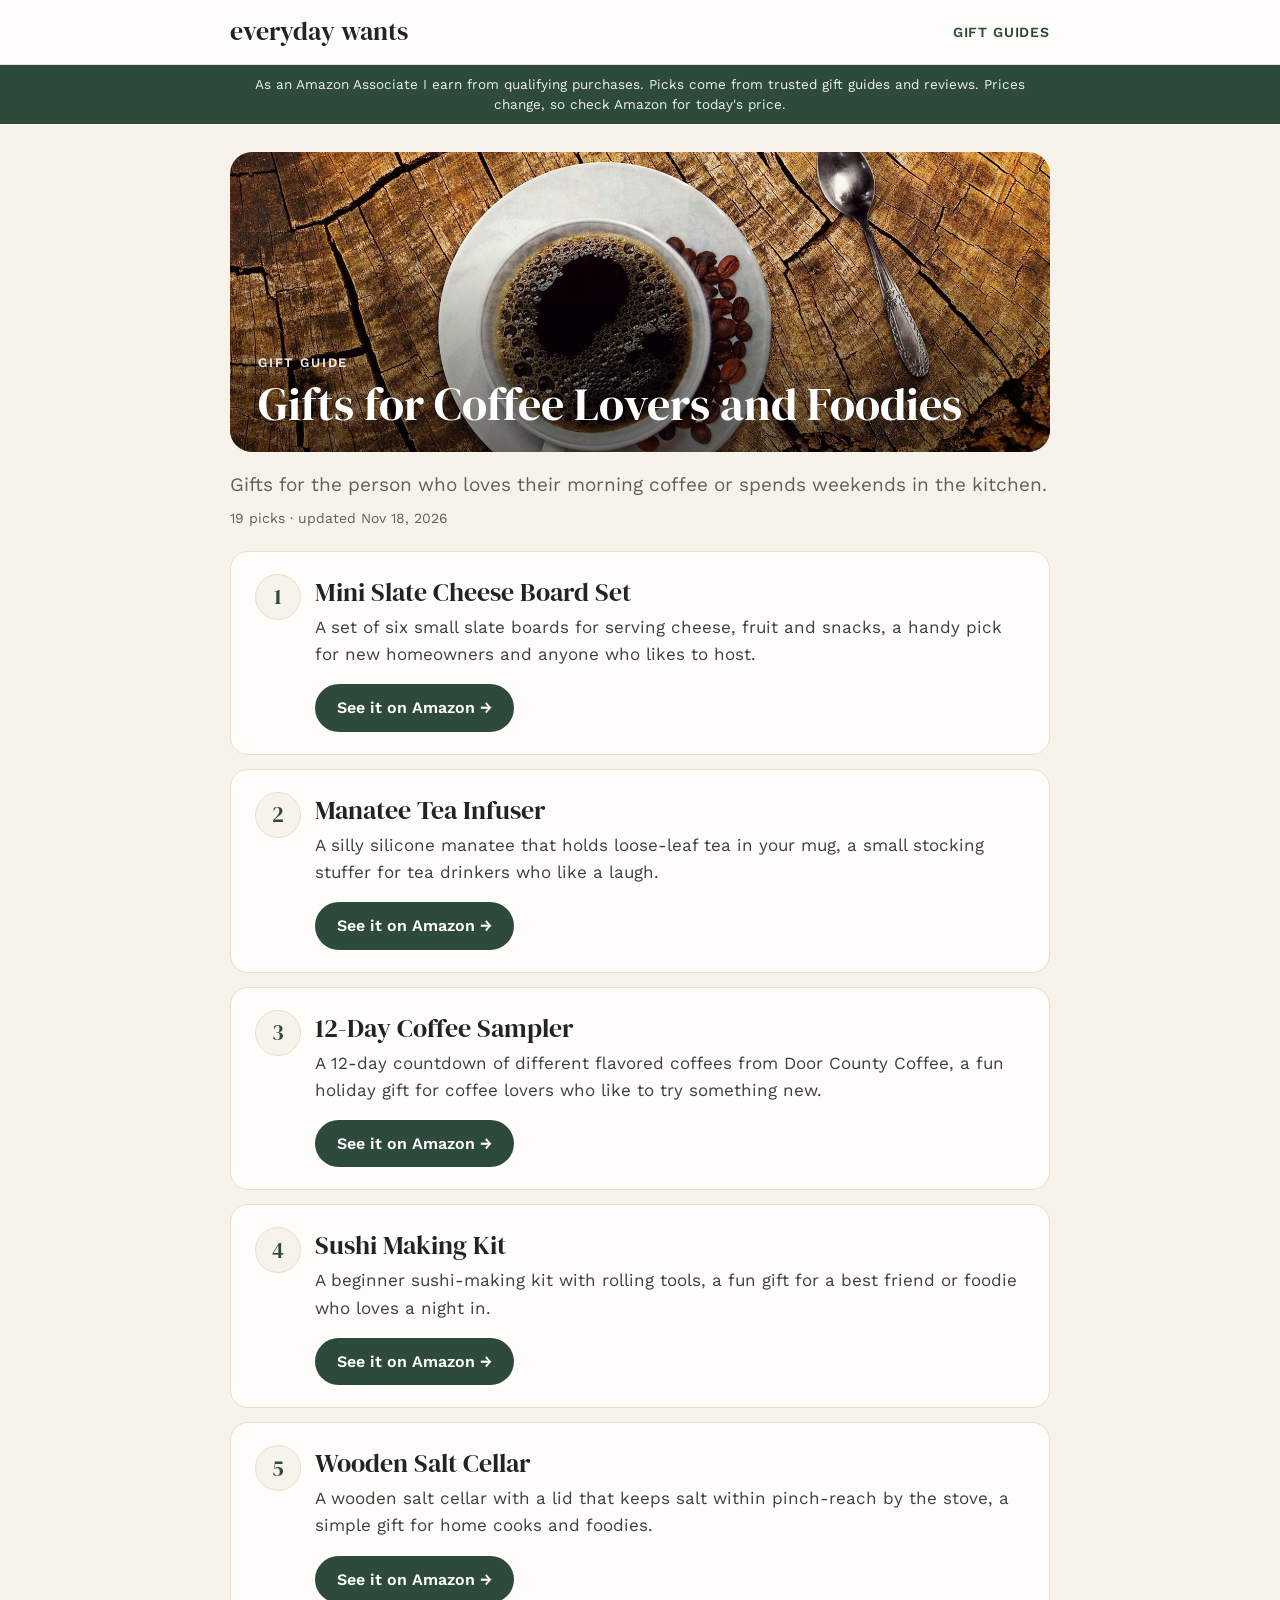
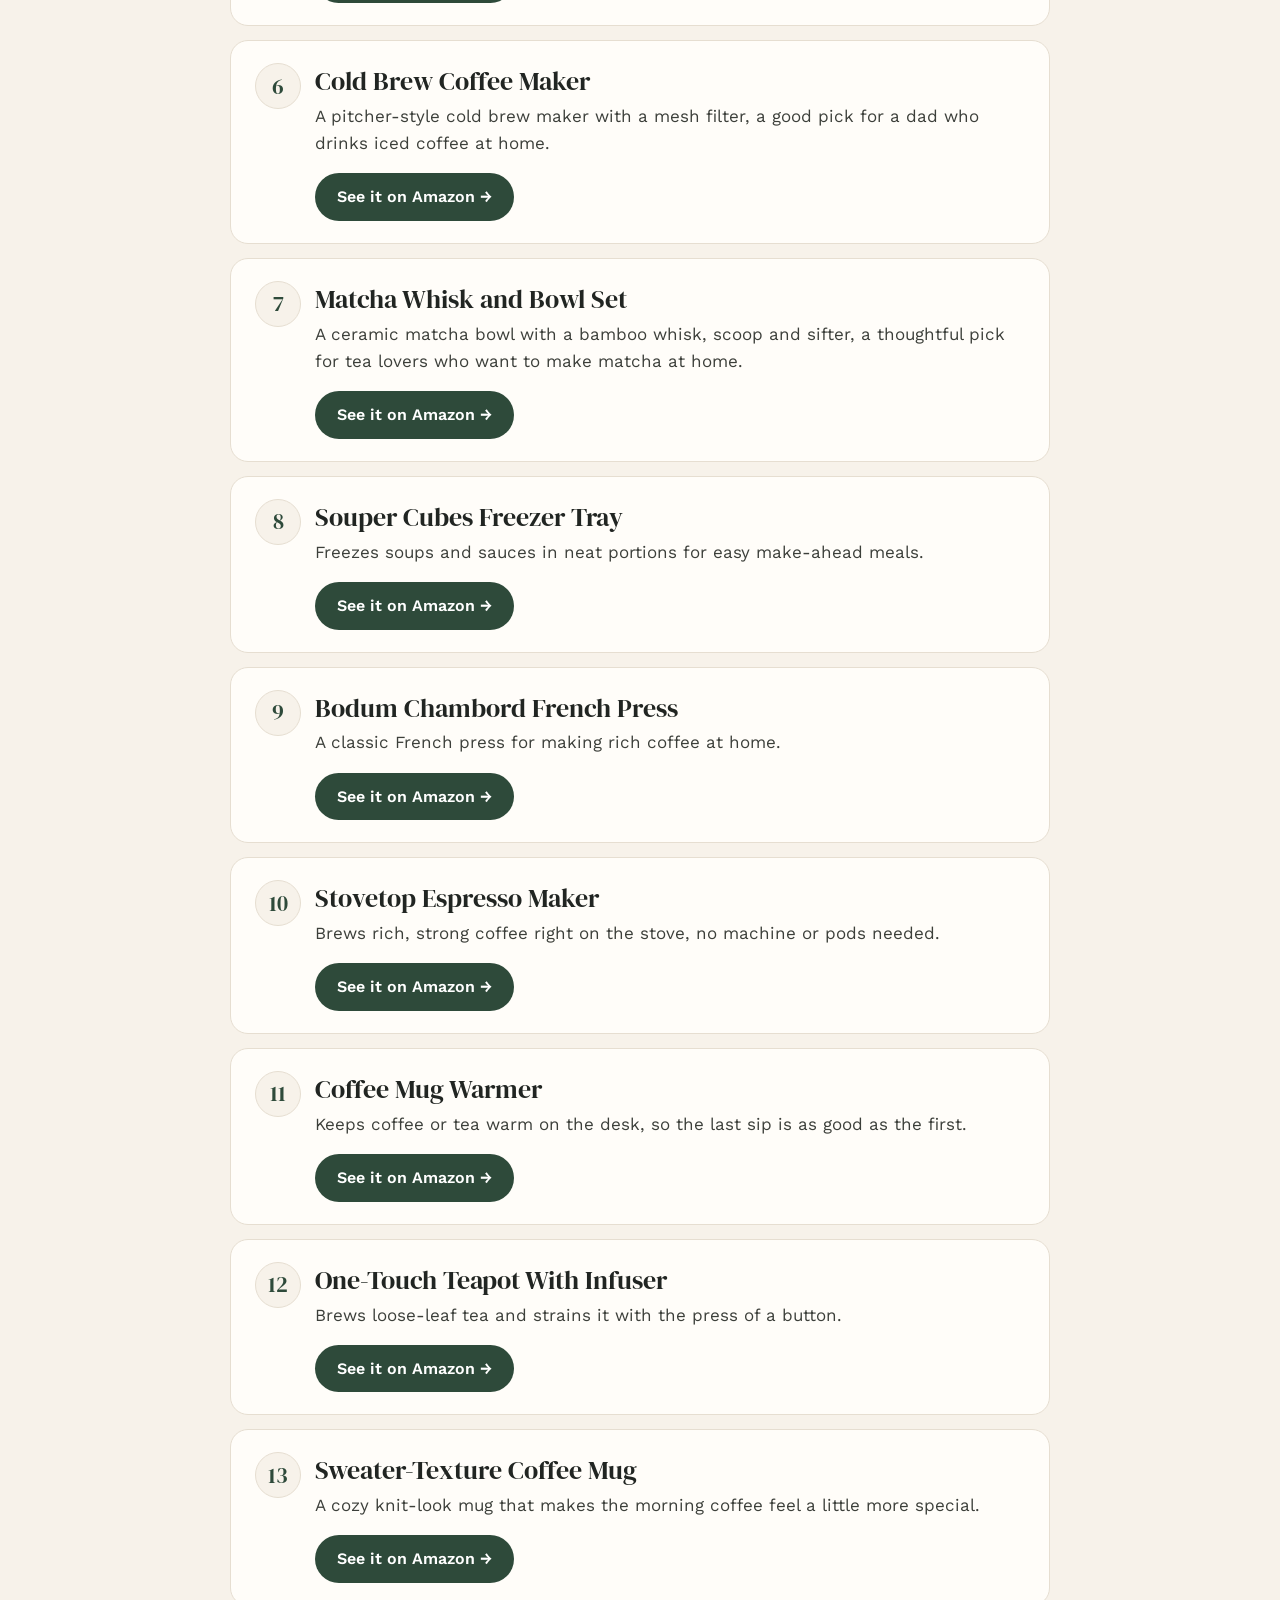
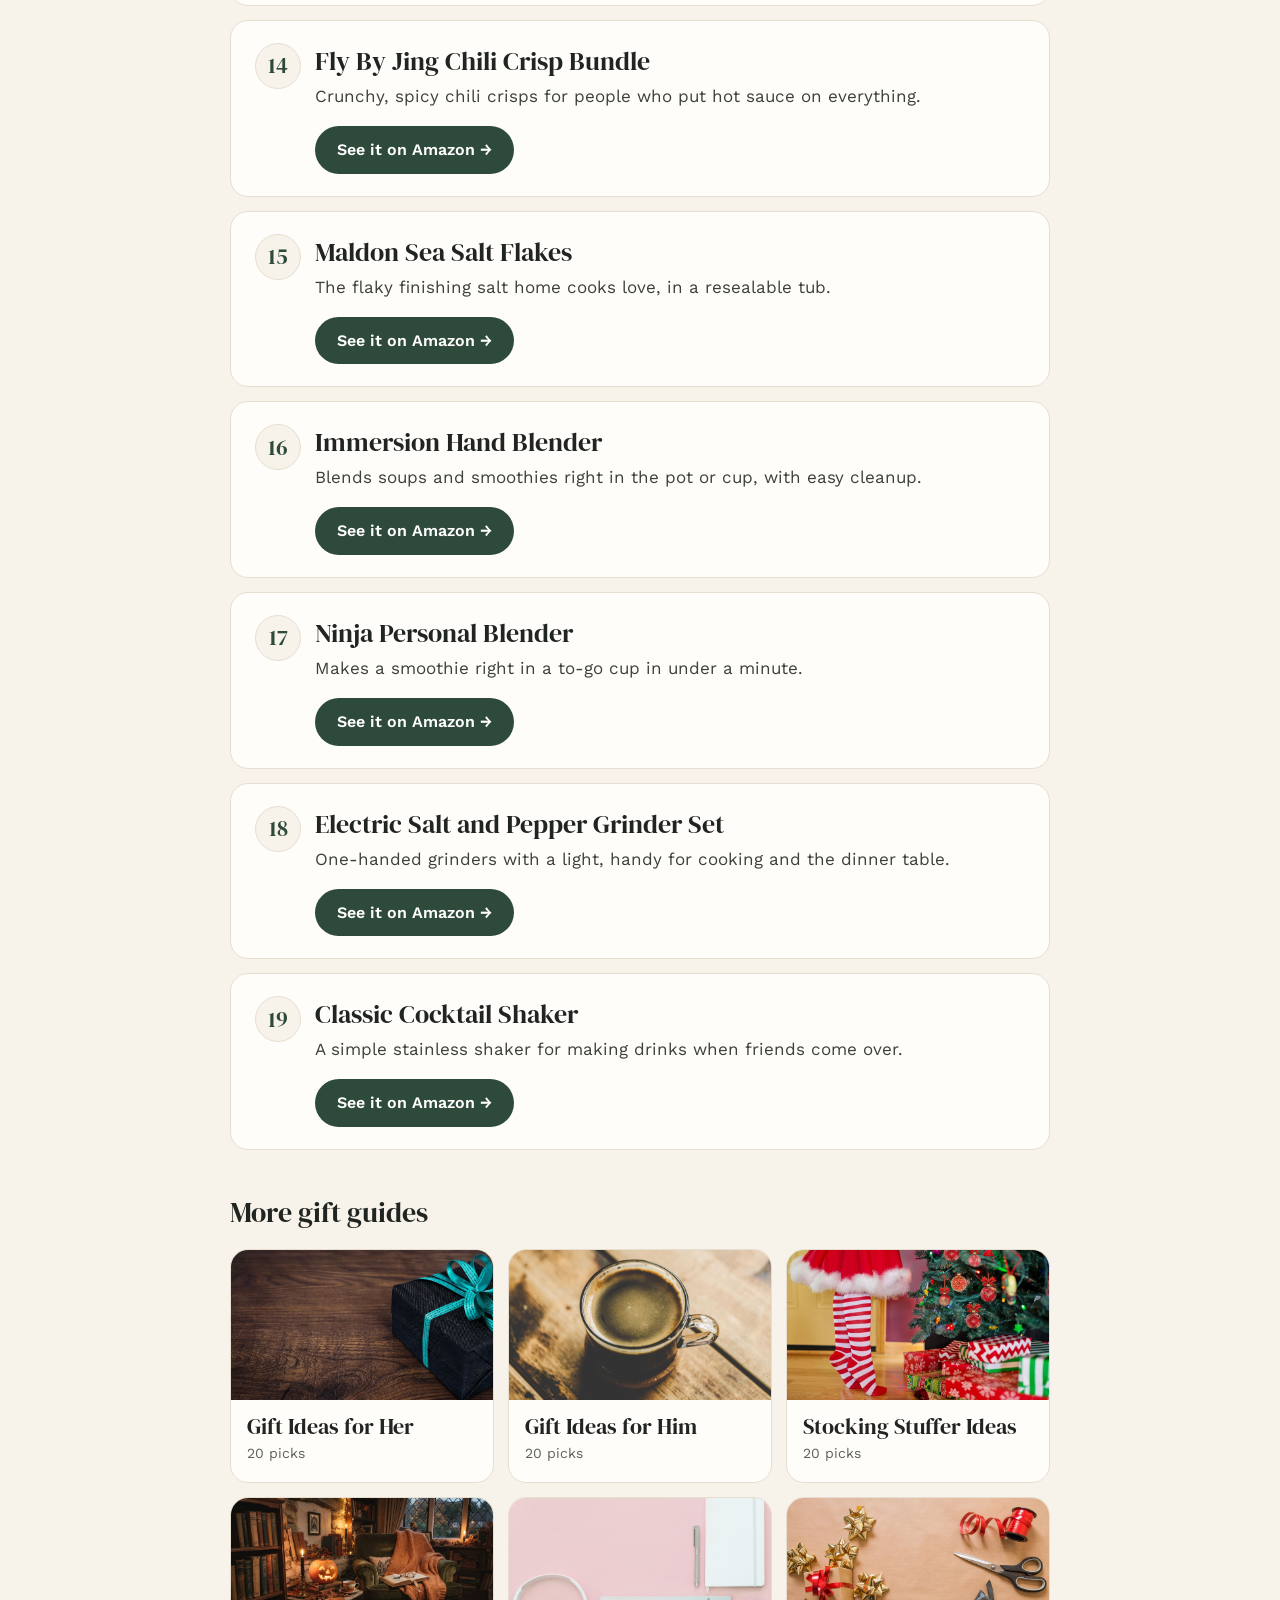
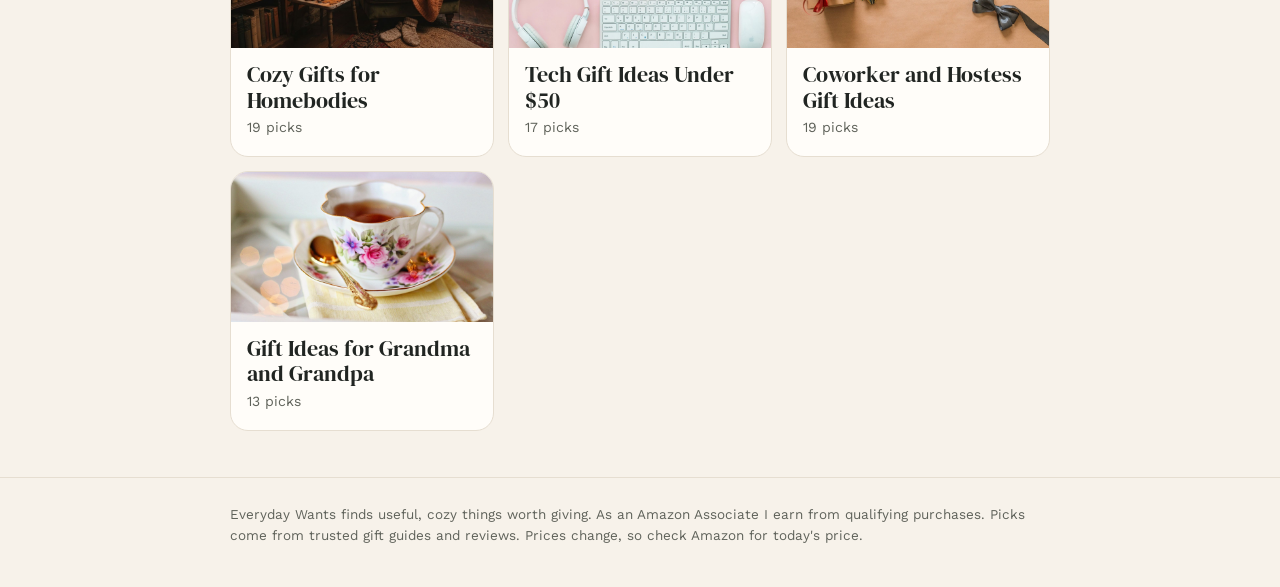
==== commit 8328f622: "Add slate cheese board set (Nov 18)" ====
--- a/coffee-and-foodie-gifts/index.html
+++ b/coffee-and-foodie-gifts/index.html
@@ -7,6 +7,6 @@
 <header class="top"><div class="wrap"><a class="brand" href="/">everyday wants</a><a class="navlink" href="/#guides">Gift guides</a></div></header>
 <div class="disc"><div class="wrap">As an Amazon Associate I earn from qualifying purchases. Picks come from trusted gift guides and reviews. Prices change, so check Amazon for today's price.</div></div>
 <main class="wrap"><section class="hero"><img src="/img/coffee-and-foodie-gifts.jpg" alt=""><div class="shade"></div><div class="txt"><div class="eyebrow">Gift guide</div><h1>Gifts for Coffee Lovers and Foodies</h1></div></section>
-<p class="intro">Gifts for the person who loves their morning coffee or spends weekends in the kitchen.</p><p class="meta">18 picks · updated Nov 14, 2026</p>
-<ol class="picks"><li id="B00B5EE0A6"><h2>Manatee Tea Infuser</h2><p>A silly silicone manatee that holds loose-leaf tea in your mug, a small stocking stuffer for tea drinkers who like a laugh.</p><a class="btn" href="https://www.amazon.com/dp/B00B5EE0A6?tag=everydaywa08c-20" target="_blank" rel="sponsored nofollow noopener">See it on Amazon &rarr;</a></li><li id="B0B7ZM1DM9"><h2>12-Day Coffee Sampler</h2><p>A 12-day countdown of different flavored coffees from Door County Coffee, a fun holiday gift for coffee lovers who like to try something new.</p><a class="btn" href="https://www.amazon.com/dp/B0B7ZM1DM9?tag=everydaywa08c-20" target="_blank" rel="sponsored nofollow noopener">See it on Amazon &rarr;</a></li><li id="B09L3FH1F5"><h2>Sushi Making Kit</h2><p>A beginner sushi-making kit with rolling tools, a fun gift for a best friend or foodie who loves a night in.</p><a class="btn" href="https://www.amazon.com/dp/B09L3FH1F5?tag=everydaywa08c-20" target="_blank" rel="sponsored nofollow noopener">See it on Amazon &rarr;</a></li><li id="B000EVIWS2"><h2>Wooden Salt Cellar</h2><p>A wooden salt cellar with a lid that keeps salt within pinch-reach by the stove, a simple gift for home cooks and foodies.</p><a class="btn" href="https://www.amazon.com/dp/B000EVIWS2?tag=everydaywa08c-20" target="_blank" rel="sponsored nofollow noopener">See it on Amazon &rarr;</a></li><li id="B0D1MH6X1Q"><h2>Cold Brew Coffee Maker</h2><p>A pitcher-style cold brew maker with a mesh filter, a good pick for a dad who drinks iced coffee at home.</p><a class="btn" href="https://www.amazon.com/dp/B0D1MH6X1Q?tag=everydaywa08c-20" target="_blank" rel="sponsored nofollow noopener">See it on Amazon &rarr;</a></li><li id="B0D9NTKS7R"><h2>Matcha Whisk and Bowl Set</h2><p>A ceramic matcha bowl with a bamboo whisk, scoop and sifter, a thoughtful pick for tea lovers who want to make matcha at home.</p><a class="btn" href="https://www.amazon.com/dp/B0D9NTKS7R?tag=everydaywa08c-20" target="_blank" rel="sponsored nofollow noopener">See it on Amazon &rarr;</a></li><li id="B07GSSSTY9"><h2>Souper Cubes Freezer Tray</h2><p>Freezes soups and sauces in neat portions for easy make-ahead meals.</p><a class="btn" href="https://www.amazon.com/dp/B07GSSSTY9?tag=everydaywa08c-20" target="_blank" rel="sponsored nofollow noopener">See it on Amazon &rarr;</a></li><li id="B00008XEWG"><h2>Bodum Chambord French Press</h2><p>A classic French press for making rich coffee at home.</p><a class="btn" href="https://www.amazon.com/dp/B00008XEWG?tag=everydaywa08c-20" target="_blank" rel="sponsored nofollow noopener">See it on Amazon &rarr;</a></li><li id="B001J1L59E"><h2>Stovetop Espresso Maker</h2><p>Brews rich, strong coffee right on the stove, no machine or pods needed.</p><a class="btn" href="https://www.amazon.com/dp/B001J1L59E?tag=everydaywa08c-20" target="_blank" rel="sponsored nofollow noopener">See it on Amazon &rarr;</a></li><li id="B07SW2YDMM"><h2>Coffee Mug Warmer</h2><p>Keeps coffee or tea warm on the desk, so the last sip is as good as the first.</p><a class="btn" href="https://www.amazon.com/dp/B07SW2YDMM?tag=everydaywa08c-20" target="_blank" rel="sponsored nofollow noopener">See it on Amazon &rarr;</a></li><li id="B01M1URK12"><h2>One-Touch Teapot With Infuser</h2><p>Brews loose-leaf tea and strains it with the press of a button.</p><a class="btn" href="https://www.amazon.com/dp/B01M1URK12?tag=everydaywa08c-20" target="_blank" rel="sponsored nofollow noopener">See it on Amazon &rarr;</a></li><li id="B0FP87P9DR"><h2>Sweater-Texture Coffee Mug</h2><p>A cozy knit-look mug that makes the morning coffee feel a little more special.</p><a class="btn" href="https://www.amazon.com/dp/B0FP87P9DR?tag=everydaywa08c-20" target="_blank" rel="sponsored nofollow noopener">See it on Amazon &rarr;</a></li><li id="B0D5KG4DK6"><h2>Fly By Jing Chili Crisp Bundle</h2><p>Crunchy, spicy chili crisps for people who put hot sauce on everything.</p><a class="btn" href="https://www.amazon.com/dp/B0D5KG4DK6?tag=everydaywa08c-20" target="_blank" rel="sponsored nofollow noopener">See it on Amazon &rarr;</a></li><li id="B086XGH24W"><h2>Maldon Sea Salt Flakes</h2><p>The flaky finishing salt home cooks love, in a resealable tub.</p><a class="btn" href="https://www.amazon.com/dp/B086XGH24W?tag=everydaywa08c-20" target="_blank" rel="sponsored nofollow noopener">See it on Amazon &rarr;</a></li><li id="B075X1KPLZ"><h2>Immersion Hand Blender</h2><p>Blends soups and smoothies right in the pot or cup, with easy cleanup.</p><a class="btn" href="https://www.amazon.com/dp/B075X1KPLZ?tag=everydaywa08c-20" target="_blank" rel="sponsored nofollow noopener">See it on Amazon &rarr;</a></li><li id="B01FHOWYA2"><h2>Ninja Personal Blender</h2><p>Makes a smoothie right in a to-go cup in under a minute.</p><a class="btn" href="https://www.amazon.com/dp/B01FHOWYA2?tag=everydaywa08c-20" target="_blank" rel="sponsored nofollow noopener">See it on Amazon &rarr;</a></li><li id="B085NDYY1P"><h2>Electric Salt and Pepper Grinder Set</h2><p>One-handed grinders with a light, handy for cooking and the dinner table.</p><a class="btn" href="https://www.amazon.com/dp/B085NDYY1P?tag=everydaywa08c-20" target="_blank" rel="sponsored nofollow noopener">See it on Amazon &rarr;</a></li><li id="B002J6FA5S"><h2>Classic Cocktail Shaker</h2><p>A simple stainless shaker for making drinks when friends come over.</p><a class="btn" href="https://www.amazon.com/dp/B002J6FA5S?tag=everydaywa08c-20" target="_blank" rel="sponsored nofollow noopener">See it on Amazon &rarr;</a></li></ol><section class="more"><h3>More gift guides</h3><div class="grid"><a class="card" href="/gifts-for-her/"><img src="/img/gifts-for-her.jpg" alt="" loading="lazy"><div><b>Gift Ideas for Her</b><span>20 picks</span></div></a><a class="card" href="/gifts-for-him/"><img src="/img/gifts-for-him.jpg" alt="" loading="lazy"><div><b>Gift Ideas for Him</b><span>20 picks</span></div></a><a class="card" href="/stocking-stuffers/"><img src="/img/stocking-stuffers.jpg" alt="" loading="lazy"><div><b>Stocking Stuffer Ideas</b><span>20 picks</span></div></a><a class="card" href="/cozy-gifts/"><img src="/img/cozy-gifts.jpg" alt="" loading="lazy"><div><b>Cozy Gifts for Homebodies</b><span>18 picks</span></div></a><a class="card" href="/tech-gifts/"><img src="/img/tech-gifts.jpg" alt="" loading="lazy"><div><b>Tech Gift Ideas Under $50</b><span>16 picks</span></div></a><a class="card" href="/coworker-and-hostess-gifts/"><img src="/img/coworker-and-hostess-gifts.jpg" alt="" loading="lazy"><div><b>Coworker and Hostess Gift Ideas</b><span>17 picks</span></div></a><a class="card" href="/gifts-for-grandparents/"><img src="/img/gifts-for-grandparents.jpg" alt="" loading="lazy"><div><b>Gift Ideas for Grandma and Grandpa</b><span>13 picks</span></div></a></div></section></main>
+<p class="intro">Gifts for the person who loves their morning coffee or spends weekends in the kitchen.</p><p class="meta">19 picks · updated Nov 18, 2026</p>
+<ol class="picks"><li id="B01G6JGST0"><h2>Mini Slate Cheese Board Set</h2><p>A set of six small slate boards for serving cheese, fruit and snacks, a handy pick for new homeowners and anyone who likes to host.</p><a class="btn" href="https://www.amazon.com/dp/B01G6JGST0?tag=everydaywa08c-20" target="_blank" rel="sponsored nofollow noopener">See it on Amazon &rarr;</a></li><li id="B00B5EE0A6"><h2>Manatee Tea Infuser</h2><p>A silly silicone manatee that holds loose-leaf tea in your mug, a small stocking stuffer for tea drinkers who like a laugh.</p><a class="btn" href="https://www.amazon.com/dp/B00B5EE0A6?tag=everydaywa08c-20" target="_blank" rel="sponsored nofollow noopener">See it on Amazon &rarr;</a></li><li id="B0B7ZM1DM9"><h2>12-Day Coffee Sampler</h2><p>A 12-day countdown of different flavored coffees from Door County Coffee, a fun holiday gift for coffee lovers who like to try something new.</p><a class="btn" href="https://www.amazon.com/dp/B0B7ZM1DM9?tag=everydaywa08c-20" target="_blank" rel="sponsored nofollow noopener">See it on Amazon &rarr;</a></li><li id="B09L3FH1F5"><h2>Sushi Making Kit</h2><p>A beginner sushi-making kit with rolling tools, a fun gift for a best friend or foodie who loves a night in.</p><a class="btn" href="https://www.amazon.com/dp/B09L3FH1F5?tag=everydaywa08c-20" target="_blank" rel="sponsored nofollow noopener">See it on Amazon &rarr;</a></li><li id="B000EVIWS2"><h2>Wooden Salt Cellar</h2><p>A wooden salt cellar with a lid that keeps salt within pinch-reach by the stove, a simple gift for home cooks and foodies.</p><a class="btn" href="https://www.amazon.com/dp/B000EVIWS2?tag=everydaywa08c-20" target="_blank" rel="sponsored nofollow noopener">See it on Amazon &rarr;</a></li><li id="B0D1MH6X1Q"><h2>Cold Brew Coffee Maker</h2><p>A pitcher-style cold brew maker with a mesh filter, a good pick for a dad who drinks iced coffee at home.</p><a class="btn" href="https://www.amazon.com/dp/B0D1MH6X1Q?tag=everydaywa08c-20" target="_blank" rel="sponsored nofollow noopener">See it on Amazon &rarr;</a></li><li id="B0D9NTKS7R"><h2>Matcha Whisk and Bowl Set</h2><p>A ceramic matcha bowl with a bamboo whisk, scoop and sifter, a thoughtful pick for tea lovers who want to make matcha at home.</p><a class="btn" href="https://www.amazon.com/dp/B0D9NTKS7R?tag=everydaywa08c-20" target="_blank" rel="sponsored nofollow noopener">See it on Amazon &rarr;</a></li><li id="B07GSSSTY9"><h2>Souper Cubes Freezer Tray</h2><p>Freezes soups and sauces in neat portions for easy make-ahead meals.</p><a class="btn" href="https://www.amazon.com/dp/B07GSSSTY9?tag=everydaywa08c-20" target="_blank" rel="sponsored nofollow noopener">See it on Amazon &rarr;</a></li><li id="B00008XEWG"><h2>Bodum Chambord French Press</h2><p>A classic French press for making rich coffee at home.</p><a class="btn" href="https://www.amazon.com/dp/B00008XEWG?tag=everydaywa08c-20" target="_blank" rel="sponsored nofollow noopener">See it on Amazon &rarr;</a></li><li id="B001J1L59E"><h2>Stovetop Espresso Maker</h2><p>Brews rich, strong coffee right on the stove, no machine or pods needed.</p><a class="btn" href="https://www.amazon.com/dp/B001J1L59E?tag=everydaywa08c-20" target="_blank" rel="sponsored nofollow noopener">See it on Amazon &rarr;</a></li><li id="B07SW2YDMM"><h2>Coffee Mug Warmer</h2><p>Keeps coffee or tea warm on the desk, so the last sip is as good as the first.</p><a class="btn" href="https://www.amazon.com/dp/B07SW2YDMM?tag=everydaywa08c-20" target="_blank" rel="sponsored nofollow noopener">See it on Amazon &rarr;</a></li><li id="B01M1URK12"><h2>One-Touch Teapot With Infuser</h2><p>Brews loose-leaf tea and strains it with the press of a button.</p><a class="btn" href="https://www.amazon.com/dp/B01M1URK12?tag=everydaywa08c-20" target="_blank" rel="sponsored nofollow noopener">See it on Amazon &rarr;</a></li><li id="B0FP87P9DR"><h2>Sweater-Texture Coffee Mug</h2><p>A cozy knit-look mug that makes the morning coffee feel a little more special.</p><a class="btn" href="https://www.amazon.com/dp/B0FP87P9DR?tag=everydaywa08c-20" target="_blank" rel="sponsored nofollow noopener">See it on Amazon &rarr;</a></li><li id="B0D5KG4DK6"><h2>Fly By Jing Chili Crisp Bundle</h2><p>Crunchy, spicy chili crisps for people who put hot sauce on everything.</p><a class="btn" href="https://www.amazon.com/dp/B0D5KG4DK6?tag=everydaywa08c-20" target="_blank" rel="sponsored nofollow noopener">See it on Amazon &rarr;</a></li><li id="B086XGH24W"><h2>Maldon Sea Salt Flakes</h2><p>The flaky finishing salt home cooks love, in a resealable tub.</p><a class="btn" href="https://www.amazon.com/dp/B086XGH24W?tag=everydaywa08c-20" target="_blank" rel="sponsored nofollow noopener">See it on Amazon &rarr;</a></li><li id="B075X1KPLZ"><h2>Immersion Hand Blender</h2><p>Blends soups and smoothies right in the pot or cup, with easy cleanup.</p><a class="btn" href="https://www.amazon.com/dp/B075X1KPLZ?tag=everydaywa08c-20" target="_blank" rel="sponsored nofollow noopener">See it on Amazon &rarr;</a></li><li id="B01FHOWYA2"><h2>Ninja Personal Blender</h2><p>Makes a smoothie right in a to-go cup in under a minute.</p><a class="btn" href="https://www.amazon.com/dp/B01FHOWYA2?tag=everydaywa08c-20" target="_blank" rel="sponsored nofollow noopener">See it on Amazon &rarr;</a></li><li id="B085NDYY1P"><h2>Electric Salt and Pepper Grinder Set</h2><p>One-handed grinders with a light, handy for cooking and the dinner table.</p><a class="btn" href="https://www.amazon.com/dp/B085NDYY1P?tag=everydaywa08c-20" target="_blank" rel="sponsored nofollow noopener">See it on Amazon &rarr;</a></li><li id="B002J6FA5S"><h2>Classic Cocktail Shaker</h2><p>A simple stainless shaker for making drinks when friends come over.</p><a class="btn" href="https://www.amazon.com/dp/B002J6FA5S?tag=everydaywa08c-20" target="_blank" rel="sponsored nofollow noopener">See it on Amazon &rarr;</a></li></ol><section class="more"><h3>More gift guides</h3><div class="grid"><a class="card" href="/gifts-for-her/"><img src="/img/gifts-for-her.jpg" alt="" loading="lazy"><div><b>Gift Ideas for Her</b><span>20 picks</span></div></a><a class="card" href="/gifts-for-him/"><img src="/img/gifts-for-him.jpg" alt="" loading="lazy"><div><b>Gift Ideas for Him</b><span>20 picks</span></div></a><a class="card" href="/stocking-stuffers/"><img src="/img/stocking-stuffers.jpg" alt="" loading="lazy"><div><b>Stocking Stuffer Ideas</b><span>20 picks</span></div></a><a class="card" href="/cozy-gifts/"><img src="/img/cozy-gifts.jpg" alt="" loading="lazy"><div><b>Cozy Gifts for Homebodies</b><span>19 picks</span></div></a><a class="card" href="/tech-gifts/"><img src="/img/tech-gifts.jpg" alt="" loading="lazy"><div><b>Tech Gift Ideas Under $50</b><span>17 picks</span></div></a><a class="card" href="/coworker-and-hostess-gifts/"><img src="/img/coworker-and-hostess-gifts.jpg" alt="" loading="lazy"><div><b>Coworker and Hostess Gift Ideas</b><span>19 picks</span></div></a><a class="card" href="/gifts-for-grandparents/"><img src="/img/gifts-for-grandparents.jpg" alt="" loading="lazy"><div><b>Gift Ideas for Grandma and Grandpa</b><span>13 picks</span></div></a></div></section></main>
 <footer><div class="wrap">Everyday Wants finds useful, cozy things worth giving. As an Amazon Associate I earn from qualifying purchases. Picks come from trusted gift guides and reviews. Prices change, so check Amazon for today's price.</div></footer></body></html>
